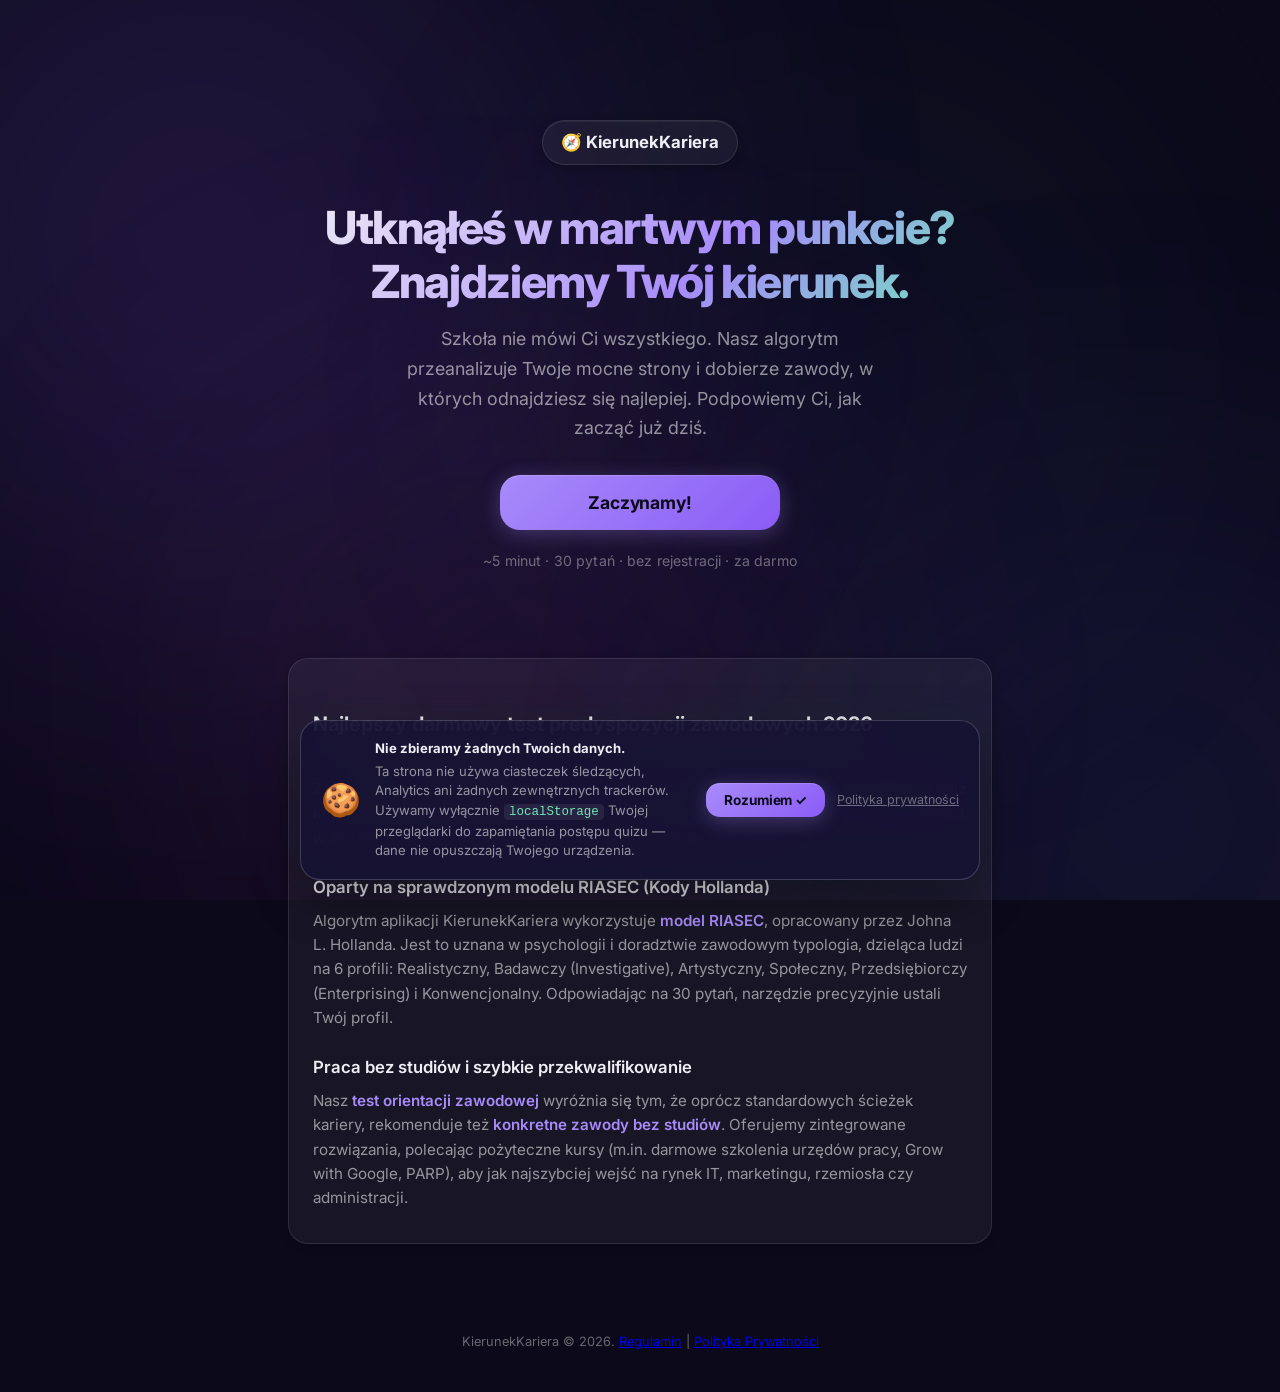
==== index.html @ 533b0c2f "chore: podmiana domeny na checkyourself.pl i emaila kontaktowego" ====
<!DOCTYPE html>
<html lang="pl">
<head>
  <meta charset="UTF-8" />
  <meta name="viewport" content="width=device-width, initial-scale=1.0" />
  <title>KierunekKariera - odkryj, w czym się odnajdziesz</title>
  <meta name="description" content="Darmowy quiz doradztwa zawodowego oparty na modelu RIASEC. 30 pytań, ~5 minut, bez rejestracji. Odkryj swój profil zawodowy i pasujące zawody." />

  <!-- SEO / Canonical -->
  <link rel="canonical" href="https://checkyourself.pl/" />
  <!-- Opcjonalnie w przyszłości: <link rel="alternate" hreflang="en" href="https://checkyourself.pl/en/" /> -->

  <!-- Open Graph (Facebook, LinkedIn) -->
  <meta property="og:title" content="KierunekKariera - odkryj swój profil zawodowy" />
  <meta property="og:description" content="Darmowy quiz 30 pytań oparty na modelu RIASEC. Odkryj zawody, które do Ciebie pasują - bez rejestracji, w 5 minut." />
  <meta property="og:type" content="website" />
  <meta property="og:url" content="https://checkyourself.pl/" />
  <meta property="og:image" content="https://checkyourself.pl/og-image.jpg" />
  <meta property="og:locale" content="pl_PL" />

  <!-- Twitter Cards -->
  <meta name="twitter:card" content="summary_large_image" />
  <meta name="twitter:title" content="KierunekKariera - odkryj swój profil zawodowy" />
  <meta name="twitter:description" content="Darmowy quiz 30 pytań oparty na modelu RIASEC. Odkryj zawody, które do Ciebie pasują." />
  <meta name="twitter:image" content="https://checkyourself.pl/og-image.jpg" />

  <!-- Structured Data: FAQ Schema + Application Schema (JSON-LD) -->
  <script type="application/ld+json">
  {
    "@context": "https://schema.org",
    "@graph": [
      {
        "@type": "FAQPage",
        "mainEntity": [{
          "@type": "Question",
          "name": "Czy test predyspozycji zawodowych jest darmowy?",
          "acceptedAnswer": {
            "@type": "Answer",
            "text": "Tak, rozwiązanie testu i poznanie swojego profilu wraz z ogólnymi wynikami jest całkowicie darmowe. Nie musisz zakładać konta."
          }
        }, {
          "@type": "Question",
          "name": "Ile czasu zajmuje rozwiązanie testu?",
          "acceptedAnswer": {
            "@type": "Answer",
            "text": "Quiz składa się z 30 prostych pytań. Zazwyczaj wypełnienie go zajmuje około 5 minut."
          }
        }, {
          "@type": "Question",
          "name": "Na czym opiera się quiz?",
          "acceptedAnswer": {
            "@type": "Answer",
            "text": "Nasz test bazuje na uznanej w doradztwie zawodowym typologii RIASEC (Holland Codes), dzielącej osobowości zawodowe na 6 głównych typów."
          }
        }]
      },
      {
        "@type": "EducationalApplication",
        "name": "KierunekKariera - Test Predyspozycji Zawodowych",
        "operatingSystem": "All",
        "applicationCategory": "EducationalApplication",
        "description": "Darmowy quiz doradztwa zawodowego pomagający w wyborze ścieżki kariery i przebranżowieniu w oparciu o model badawczy RIASEC.",
        "offers": {
          "@type": "Offer",
          "price": "0",
          "priceCurrency": "PLN"
        },
        "aggregateRating": {
          "@type": "AggregateRating",
          "ratingValue": "4.8",
          "ratingCount": "124"
        }
      }
    ]
  }
  </script>

  <!-- Favicon -->
  <link rel="icon" href="data:image/svg+xml,<svg xmlns='http://www.w3.org/2000/svg' viewBox='0 0 100 100'><text y='.9em' font-size='90'>🧭</text></svg>" />

  <!-- Fonts -->
  <link rel="preconnect" href="https://fonts.googleapis.com" />
  <link rel="preconnect" href="https://fonts.gstatic.com" crossorigin />
  <link href="https://fonts.googleapis.com/css2?family=Inter:wght@400;500;600;700;800&display=swap" rel="stylesheet" />

  <link rel="stylesheet" href="css/style.css" />
</head>
<body class="show-premium-bg">
  <!-- Tło Desktopowe pojawiające się przy wynikach -->
  <div class="desktop-bg-layer"></div>

  <!-- Animated background blobs -->
  <div class="bg-blobs" aria-hidden="true">
    <div class="blob blob-1"></div>
    <div class="blob blob-2"></div>
    <div class="blob blob-3"></div>
    <div class="blob blob-4"></div>
  </div>

  <main id="app">

    <!-- EKRAN 1: Landing -->
    <section id="screen-landing" class="screen">
      <div class="landing">
        <div class="logo">🧭 KierunekKariera</div>
        <h1>Utknąłeś w martwym punkcie? Znajdziemy Twój kierunek.</h1>
        <p class="lead">
          Szkoła nie mówi Ci wszystkiego. Nasz algorytm przeanalizuje Twoje mocne strony i dobierze zawody, w których odnajdziesz się najlepiej. Podpowiemy Ci, jak zacząć już dziś.
        </p>
        <button id="start-btn" class="btn btn-primary btn-lg">Zaczynamy!</button>
        <p class="meta">~5 minut · 30 pytań · bez rejestracji · za darmo</p>
      </div>

      <!-- SEO / AIO Content -->
      <article class="seo-content">
        <header>
          <h2>Najlepszy darmowy test predyspozycji zawodowych 2026</h2>
        </header>
        <section>
          <p>
            Zastanawiasz się, <strong>jaką pracę wybrać</strong> lub planujesz <strong>przebranżowienie</strong>? Nasz <strong>darmowy quiz kariery</strong> to punkt startowy. Został stworzony dla osób szukających pracy, maturzystów przed wyborem studiów oraz dorosłych, którzy utknęli w martwym punkcie.
          </p>
        </section>
        <section>
          <h3>Oparty na sprawdzonym modelu RIASEC (Kody Hollanda)</h3>
          <p>
            Algorytm aplikacji KierunekKariera wykorzystuje <strong>model RIASEC</strong>, opracowany przez Johna L. Hollanda. Jest to uznana w psychologii i doradztwie zawodowym typologia, dzieląca ludzi na 6 profili: Realistyczny, Badawczy (Investigative), Artystyczny, Społeczny, Przedsiębiorczy (Enterprising) i Konwencjonalny. Odpowiadając na 30 pytań, narzędzie precyzyjnie ustali Twój profil.
          </p>
        </section>
        <section>
          <h3>Praca bez studiów i szybkie przekwalifikowanie</h3>
          <p>
            Nasz <strong>test orientacji zawodowej</strong> wyróżnia się tym, że oprócz standardowych ścieżek kariery, rekomenduje też <strong>konkretne zawody bez studiów</strong>. Oferujemy zintegrowane rozwiązania, polecając pożyteczne kursy (m.in. darmowe szkolenia urzędów pracy, Grow with Google, PARP), aby jak najszybciej wejść na rynek IT, marketingu, rzemiosła czy administracji.
          </p>
        </section>
      </article>
    </section>

    <!-- EKRAN 2: Quiz -->
    <section id="screen-quiz" class="screen hidden">
      <div class="quiz">
        <div class="progress">
          <div class="progress-track">
            <div id="progress-bar" class="progress-bar" role="progressbar" aria-valuemin="0" aria-valuemax="100"></div>
          </div>
          <span id="progress-text" class="progress-text" aria-live="polite"></span>
        </div>

        <div id="quiz-stage" class="quiz-stage">
          <h2 id="question-text" class="question"></h2>
          <div id="answers" class="answers"></div>
        </div>

        <button id="back-btn" class="btn btn-ghost hidden">← Wstecz</button>
        <p class="kbd-hint">Możesz też użyć klawiszy <kbd>1</kbd>–<kbd>5</kbd>, a <kbd>←</kbd> cofa pytanie.</p>
      </div>
    </section>

    <!-- EKRAN 3: Wynik -->
    <section id="screen-result" class="screen hidden">
      <div id="result-content" class="result"></div>
    </section>

  </main>

  <!-- Cookie Consent Banner -->
  <div id="cookie-banner" class="cookie-banner hidden" role="dialog" aria-modal="true" aria-label="Informacja o ciasteczkach">
    <div class="cookie-banner-inner">
      <div class="cookie-icon">🍪</div>
      <div class="cookie-text">
        <strong>Nie zbieramy żadnych Twoich danych.</strong>
        Ta strona nie używa ciasteczek śledzących, Analytics ani żadnych zewnętrznych trackerów.
        Używamy wyłącznie <code>localStorage</code> Twojej przeglądarki do zapamiętania postępu quizu — dane nie opuszczają Twojego urządzenia.
      </div>
      <div class="cookie-actions">
        <button id="cookie-accept-btn" class="btn btn-primary cookie-btn">Rozumiem ✓</button>
        <a href="docs/polityka-prywatnosci.html" class="cookie-link">Polityka prywatności</a>
      </div>
    </div>
  </div>

  <footer class="site-footer">
    KierunekKariera &copy; 2026. <a href="docs/regulamin.html">Regulamin</a> | <a href="docs/polityka-prywatnosci.html">Polityka Prywatności</a>
  </footer>

  <!-- Scripts -->
  <script src="https://html2canvas.hertzen.com/dist/html2canvas.min.js"></script>
  <script src="js/quiz-data.js"></script>
  <script src="js/results-data.js"></script>
  <script src="js/scoring.js"></script>
  <script src="js/storage.js"></script>
  <script src="js/cookie.js"></script>
  <script src="js/app.js"></script>
</body>
</html>
---- css/style.css ----
/* style.css - Liquid Glass Design · Dark Purple · Mobile-first */

/* ============================================================= */
/* 0. Design Tokens                                               */
/* ============================================================= */
:root {
  /* Background */
  --bg-deep: #0c0a1a;
  --bg-mid: #120f2a;
  --bg-surface: #1a1535;

  /* Glass */
  --glass-bg: rgba(255, 255, 255, 0.05);
  --glass-bg-hover: rgba(255, 255, 255, 0.08);
  --glass-bg-strong: rgba(255, 255, 255, 0.10);
  --glass-border: rgba(255, 255, 255, 0.10);
  --glass-border-hover: rgba(255, 255, 255, 0.18);
  --glass-blur: 20px;
  --glass-blur-strong: 28px;

  /* Text */
  --text: #f0eef5;
  --text-secondary: rgba(255, 255, 255, 0.55);
  --text-muted: rgba(255, 255, 255, 0.38);

  /* Primary (teal - zachowany z RIASEC) */
  --primary: #6ee7b7;
  --primary-glow: rgba(110, 231, 183, 0.25);
  --primary-soft: rgba(110, 231, 183, 0.10);
  --primary-text: #0c0a1a;

  /* Accent (fiolet) */
  --accent: #a78bfa;
  --accent-glow: rgba(167, 139, 250, 0.30);
  --accent-soft: rgba(167, 139, 250, 0.10);

  /* RIASEC colors (dostosowane do dark mode - jaśniejsze, świecące) */
  --riasec-r: #f97066;
  --riasec-i: #60a5fa;
  --riasec-a: #e879a8;
  --riasec-s: #6ee7b7;
  --riasec-e: #fbbf24;
  --riasec-c: #a78bfa;

  /* Borders & Shadows */
  --line: rgba(255, 255, 255, 0.08);
  --shadow-sm: 0 2px 8px rgba(0, 0, 0, 0.25);
  --shadow: 0 8px 32px rgba(0, 0, 0, 0.35);
  --shadow-lg: 0 16px 48px rgba(0, 0, 0, 0.45);
  --shadow-glow: 0 0 30px rgba(167, 139, 250, 0.15);

  /* Radius */
  --radius: 20px;
  --radius-sm: 14px;
  --radius-xs: 10px;
  --radius-pill: 999px;

  /* Transitions */
  --ease-out: cubic-bezier(0.22, 1, 0.36, 1);
  --ease-spring: cubic-bezier(0.34, 1.56, 0.64, 1);
}

/* ============================================================= */
/* 1. Base Reset & Typography                                     */
/* ============================================================= */
* { box-sizing: border-box; }

html, body {
  margin: 0;
  padding: 0;
  background: var(--bg-deep);
  color: var(--text);
  font-family: 'Inter', system-ui, -apple-system, "Segoe UI", Roboto, Helvetica, Arial, sans-serif;
  line-height: 1.6;
  -webkit-text-size-adjust: 100%;
  -webkit-font-smoothing: antialiased;
  -moz-osx-font-smoothing: grayscale;
  overflow-x: hidden;
}

/* ============================================================= */
/* 2. Animated Background Blobs                                   */
/* ============================================================= */
.bg-blobs {
  position: fixed;
  inset: 0;
  z-index: 0;
  overflow: hidden;
  pointer-events: none;
}

.blob {
  position: absolute;
  border-radius: 50%;
  filter: blur(90px);
  opacity: 0.5;
  will-change: transform;
}

.blob-1 {
  width: 350px;
  height: 350px;
  background: radial-gradient(circle, rgba(139, 92, 246, 0.4) 0%, transparent 70%);
  top: -10%;
  left: -10%;
  animation: float1 15s ease-in-out infinite;
}
.blob-2 {
  width: 450px;
  height: 450px;
  background: radial-gradient(circle, rgba(99, 102, 241, 0.35) 0%, transparent 70%);
  bottom: -20%;
  right: -10%;
  animation: float2 18s ease-in-out infinite;
}
.blob-3 {
  width: 300px;
  height: 300px;
  background: radial-gradient(circle, rgba(217, 70, 239, 0.3) 0%, transparent 70%);
  bottom: -5%;
  left: 20%;
  animation: float3 20s ease-in-out infinite;
}
.blob-4 {
  width: 250px;
  height: 250px;
  background: radial-gradient(circle, rgba(96, 165, 250, 0.25) 0%, transparent 70%);
  top: 20%;
  left: 50%;
  animation: float4 25s ease-in-out infinite;
}

/* Wygenerowane graficzne tło premium dla desktopu na ekranie wyników */
.desktop-bg-layer {
  position: fixed;
  inset: 0;
  z-index: -1;
  opacity: 0;
  pointer-events: none;
  transition: opacity 2s ease-in-out;
  background-image: url('../img/bg_desktop.png');
  background-size: cover;
  background-position: center;
  background-repeat: no-repeat;
  /* Dodajemy lekkie rozmycie i przyciemnienie, by wyniki były w pełni czytelne */
  filter: blur(5px) brightness(0.7);
}
@media (min-width: 768px) {
  body.show-premium-bg .desktop-bg-layer {
    opacity: 1;
  }
  body.show-premium-bg .bg-blobs .blob {
    /* Wzmacniamy bloby na desktopie po wyniku */
    transform: scale(1.5);
    opacity: 0.8;
    filter: blur(120px);
  }
}

@keyframes float1 {
  0%, 100% { transform: translate(0, 0) scale(1); }
  33%      { transform: translate(60px, 80px) scale(1.1); }
  66%      { transform: translate(-30px, 40px) scale(0.95); }
}
@keyframes float2 {
  0%, 100% { transform: translate(0, 0) scale(1); }
  33%      { transform: translate(-50px, -60px) scale(1.08); }
  66%      { transform: translate(30px, -20px) scale(0.92); }
}
@keyframes float3 {
  0%, 100% { transform: translate(0, 0) scale(1); }
  33%      { transform: translate(40px, -50px) scale(1.05); }
  66%      { transform: translate(-60px, 30px) scale(0.97); }
}
@keyframes float4 {
  0%, 100% { transform: translate(0, 0) scale(1); }
  50%      { transform: translate(-40px, 60px) scale(1.12); }
}

/* ============================================================= */
/* 3. App Container                                               */
/* ============================================================= */
#app {
  position: relative;
  z-index: 1;
  max-width: 640px;
  margin: 0 auto;
  padding: 28px 18px 40px;
  min-height: 70vh;
}

.hidden { display: none !important; }

/* ============================================================= */
/* 4. Animations                                                  */
/* ============================================================= */
@keyframes screenIn {
  from { opacity: 0; transform: translateY(16px); }
  to   { opacity: 1; transform: translateY(0); }
}
@keyframes stageIn {
  from { opacity: 0; transform: translateX(18px); }
  to   { opacity: 1; transform: translateX(0); }
}
@keyframes stageOut {
  from { opacity: 1; transform: translateX(0); }
  to   { opacity: 0; transform: translateX(-18px); }
}
@keyframes popIn {
  from { opacity: 0; transform: scale(0.92); filter: blur(6px); }
  to   { opacity: 1; transform: scale(1);    filter: blur(0); }
}
@keyframes glowPulse {
  0%, 100% { box-shadow: 0 0 20px rgba(167, 139, 250, 0.12); }
  50%      { box-shadow: 0 0 35px rgba(167, 139, 250, 0.25); }
}
@keyframes shimmer {
  0%   { background-position: -200% center; }
  100% { background-position: 200% center; }
}

.screen-in { animation: screenIn 0.5s var(--ease-out) both; }
.stage-in  { animation: stageIn 0.32s var(--ease-out) both; }
.stage-out { animation: stageOut 0.2s var(--ease-out) both; }

@media (prefers-reduced-motion: reduce) {
  .screen-in, .stage-in { animation: none; }
  .blob { animation: none !important; }
  .bar-fill, .progress-bar, .btn, .answer-btn { transition: none !important; }
}

/* ============================================================= */
/* 5. Glass Card (shared)                                         */
/* ============================================================= */
.card {
  background: var(--glass-bg);
  backdrop-filter: blur(var(--glass-blur)) saturate(1.2);
  -webkit-backdrop-filter: blur(var(--glass-blur)) saturate(1.2);
  border: 1px solid var(--glass-border);
  border-radius: var(--radius);
  padding: 22px;
  margin-bottom: 16px;
  box-shadow: var(--shadow-sm), inset 0 1px 0 rgba(255, 255, 255, 0.06);
  transition: border-color 0.25s ease, box-shadow 0.25s ease;
}
.card:hover {
  border-color: var(--glass-border-hover);
  box-shadow: var(--shadow), var(--shadow-glow);
}
.card h2 {
  margin: 0 0 14px;
  font-size: 1.15rem;
  font-weight: 700;
  letter-spacing: -0.01em;
  color: var(--text);
}
.card p { margin: 0 0 12px; color: var(--text-secondary); }
.card p:last-of-type { margin-bottom: 0; }

/* ============================================================= */
/* 6. Buttons                                                     */
/* ============================================================= */
.btn {
  font-family: inherit;
  font-weight: 600;
  border: none;
  border-radius: var(--radius-sm);
  padding: 14px 22px;
  cursor: pointer;
  transition: transform 0.12s var(--ease-spring),
              background 0.2s ease,
              box-shadow 0.25s ease,
              border-color 0.2s ease;
}
.btn:active { transform: scale(0.97); }

.btn-primary {
  background: linear-gradient(135deg, var(--accent) 0%, #8b5cf6 50%, var(--primary) 100%);
  background-size: 200% 200%;
  color: var(--primary-text);
  font-weight: 700;
  box-shadow: 0 4px 20px rgba(167, 139, 250, 0.30), inset 0 1px 0 rgba(255, 255, 255, 0.15);
  letter-spacing: -0.01em;
}
.btn-primary:hover {
  background-position: 100% 100%;
  box-shadow: 0 6px 28px rgba(167, 139, 250, 0.45), inset 0 1px 0 rgba(255, 255, 255, 0.2);
  transform: translateY(-1px);
}

.btn-secondary {
  background: var(--glass-bg);
  backdrop-filter: blur(12px);
  -webkit-backdrop-filter: blur(12px);
  color: var(--accent);
  border: 1.5px solid var(--glass-border);
  font-weight: 600;
}
.btn-secondary:hover {
  background: var(--glass-bg-hover);
  border-color: var(--accent);
  box-shadow: 0 0 20px rgba(167, 139, 250, 0.15);
}

.btn-ghost {
  background: transparent;
  color: var(--text-secondary);
  padding: 10px 14px;
}
.btn-ghost:hover { color: var(--text); }

.btn-lg {
  font-size: 1.1rem;
  padding: 17px 28px;
  width: 100%;
  border-radius: var(--radius);
}

/* ============================================================= */
/* 7. Landing                                                     */
/* ============================================================= */
.landing { text-align: center; padding: 48px 4px 24px; }

.logo {
  display: inline-block;
  font-size: 1.05rem;
  font-weight: 700;
  color: var(--text);
  margin-bottom: 36px;
  padding: 8px 18px;
  background: var(--glass-bg);
  backdrop-filter: blur(16px);
  -webkit-backdrop-filter: blur(16px);
  border: 1px solid var(--glass-border);
  border-radius: var(--radius-pill);
  box-shadow: var(--shadow-sm), inset 0 1px 0 rgba(255, 255, 255, 0.06);
}

.landing h1 {
  font-size: 1.9rem;
  line-height: 1.18;
  letter-spacing: -0.03em;
  font-weight: 800;
  margin: 0 0 16px;
  background: linear-gradient(135deg, var(--text) 0%, var(--accent) 60%, var(--primary) 100%);
  -webkit-background-clip: text;
  background-clip: text;
  -webkit-text-fill-color: transparent;
}

.lead {
  color: var(--text-secondary);
  font-size: 1.05rem;
  margin: 0 auto 32px;
  max-width: 480px;
  line-height: 1.65;
}

.meta {
  color: var(--text-muted);
  font-size: 0.88rem;
  margin-top: 20px;
  letter-spacing: 0.01em;
}

/* ============================================================= */
/* 7.5. SEO / AIO Content                                         */
/* ============================================================= */
.seo-content {
  margin-top: 48px;
  padding: 32px 24px;
  background: var(--glass-bg);
  backdrop-filter: blur(16px);
  -webkit-backdrop-filter: blur(16px);
  border: 1px solid var(--glass-border);
  border-radius: var(--radius);
  box-shadow: var(--shadow-sm);
  text-align: left;
  color: var(--text-secondary);
}

.seo-content header h2 {
  font-size: 1.25rem;
  font-weight: 700;
  margin-bottom: 24px;
  color: var(--text);
  border-bottom: 1px solid var(--glass-border);
  padding-bottom: 12px;
}

.seo-content section {
  margin-bottom: 24px;
}

.seo-content section:last-child {
  margin-bottom: 0;
}

.seo-content h3 {
  font-size: 1.05rem;
  font-weight: 600;
  margin-bottom: 8px;
  color: var(--text);
}

.seo-content p {
  font-size: 0.95rem;
  line-height: 1.6;
  margin: 0;
}

.seo-content strong {
  color: var(--accent);
  font-weight: 600;
}

/* ============================================================= */
/* 8. Quiz                                                        */
/* ============================================================= */
.quiz { padding-top: 8px; }
.progress { margin-bottom: 28px; }

.progress-track {
  height: 10px;
  background: var(--glass-bg);
  backdrop-filter: blur(8px);
  -webkit-backdrop-filter: blur(8px);
  border: 1px solid var(--glass-border);
  border-radius: var(--radius-pill);
  overflow: hidden;
  box-shadow: inset 0 1px 3px rgba(0, 0, 0, 0.3);
}
.progress-bar {
  height: 100%;
  width: 0;
  background: linear-gradient(90deg, var(--accent), var(--primary));
  border-radius: var(--radius-pill);
  transition: width 0.4s var(--ease-out);
  box-shadow: 0 0 12px rgba(167, 139, 250, 0.35);
}
.progress-text {
  display: block;
  margin-top: 10px;
  font-size: 0.85rem;
  font-weight: 600;
  color: var(--text-muted);
}

.quiz-stage { will-change: transform, opacity; }
.question {
  font-size: 1.42rem;
  line-height: 1.35;
  letter-spacing: -0.015em;
  font-weight: 600;
  margin: 6px 0 26px;
  min-height: 2.2em;
  color: var(--text);
}

.answers { display: flex; flex-direction: column; gap: 10px; }

.answer-btn {
  display: flex;
  align-items: center;
  gap: 14px;
  width: 100%;
  min-height: 58px;
  padding: 12px 16px;
  background: var(--glass-bg);
  backdrop-filter: blur(16px);
  -webkit-backdrop-filter: blur(16px);
  border: 1.5px solid var(--glass-border);
  border-radius: var(--radius);
  font-family: inherit;
  font-size: 1rem;
  color: var(--text);
  text-align: left;
  cursor: pointer;
  box-shadow: var(--shadow-sm), inset 0 1px 0 rgba(255, 255, 255, 0.04);
  transition: border-color 0.2s ease,
              background 0.2s ease,
              transform 0.12s var(--ease-spring),
              box-shadow 0.25s ease;
}
.answer-btn:hover {
  border-color: var(--accent);
  background: var(--glass-bg-hover);
  box-shadow: var(--shadow), 0 0 20px rgba(167, 139, 250, 0.12);
  transform: translateX(3px);
}
.answer-btn:active { transform: scale(0.98); }
.answer-btn.selected {
  border-color: var(--accent);
  background: var(--accent-soft);
  box-shadow: var(--shadow), 0 0 24px rgba(167, 139, 250, 0.20);
}

.answer-dot {
  flex: 0 0 auto;
  width: 38px;
  height: 38px;
  display: grid;
  place-items: center;
  border-radius: 50%;
  background: rgba(255, 255, 255, 0.06);
  border: 1px solid var(--glass-border);
  font-weight: 700;
  font-size: 0.95rem;
  color: var(--text-secondary);
  transition: background 0.2s ease, color 0.2s ease, border-color 0.2s ease, box-shadow 0.2s ease;
}
.answer-btn:hover .answer-dot {
  border-color: var(--accent);
  background: rgba(167, 139, 250, 0.12);
  color: var(--accent);
}
.answer-btn.selected .answer-dot {
  background: var(--accent);
  border-color: var(--accent);
  color: var(--primary-text);
  box-shadow: 0 0 14px rgba(167, 139, 250, 0.40);
}
.answer-label { font-size: 1rem; }

.kbd-hint {
  display: none;
  margin-top: 18px;
  color: var(--text-muted);
  font-size: 0.82rem;
  text-align: center;
}
.kbd-hint kbd {
  font-family: inherit;
  font-size: 0.75rem;
  background: var(--glass-bg-strong);
  border: 1px solid var(--glass-border);
  border-bottom-width: 2px;
  border-radius: 6px;
  padding: 1px 7px;
  color: var(--text-secondary);
}

#back-btn { margin-top: 22px; }

/* ============================================================= */
/* 9. Result Screen                                               */
/* ============================================================= */
.result { padding-top: 4px; }

.result-header {
  display: flex;
  align-items: center;
  gap: 18px;
  margin-bottom: 22px;
  animation: popIn 0.55s var(--ease-out) both;
}
.result-code {
  flex: 0 0 auto;
  width: 80px;
  height: 80px;
  display: grid;
  place-items: center;
  border-radius: 22px;
  background: linear-gradient(135deg, var(--accent), #8b5cf6);
  color: #fff;
  font-size: 1.8rem;
  font-weight: 800;
  letter-spacing: 1px;
  box-shadow: 0 8px 32px rgba(167, 139, 250, 0.35),
              inset 0 1px 0 rgba(255, 255, 255, 0.2);
}
.result-eyebrow {
  margin: 0;
  text-transform: uppercase;
  letter-spacing: 0.1em;
  font-size: 0.72rem;
  font-weight: 700;
  color: var(--text-muted);
}
.result-name {
  margin: 4px 0 0;
  font-size: 1.65rem;
  font-weight: 800;
  letter-spacing: -0.02em;
  background: linear-gradient(135deg, var(--text) 0%, var(--accent) 100%);
  -webkit-background-clip: text;
  background-clip: text;
  -webkit-text-fill-color: transparent;
}

/* Chart */
.chart { display: flex; flex-direction: column; gap: 12px; }
.bar-row {
  display: grid;
  grid-template-columns: 104px 1fr 30px;
  align-items: center;
  gap: 10px;
  font-size: 0.9rem;
}
.bar-label { color: var(--text-muted); font-weight: 500; }
.bar-top .bar-label { color: var(--text); font-weight: 700; }
.bar-track {
  height: 18px;
  background: rgba(255, 255, 255, 0.04);
  border: 1px solid var(--glass-border);
  border-radius: var(--radius-pill);
  overflow: hidden;
}
.bar-fill {
  display: block;
  height: 100%;
  border-radius: var(--radius-pill);
  transition: width 0.7s var(--ease-out);
  box-shadow: 0 0 10px currentColor;
  opacity: 0.9;
}
.bar-top .bar-fill { opacity: 1; }
.bar-value {
  text-align: right;
  font-variant-numeric: tabular-nums;
  color: var(--text-muted);
  font-weight: 500;
}
.bar-top .bar-value { color: var(--text); font-weight: 700; }

/* Chips / mocne strony */
.chips { display: flex; flex-wrap: wrap; gap: 8px; margin-top: 16px; }
.chip {
  background: var(--accent-soft);
  color: var(--accent);
  padding: 5px 14px;
  border-radius: var(--radius-pill);
  font-size: 0.85rem;
  font-weight: 600;
  border: 1px solid rgba(167, 139, 250, 0.15);
}

/* Jobs list */
.jobs { list-style: none; padding: 0; margin: 0; }
.job {
  padding: 14px 0;
  border-bottom: 1px solid var(--line);
}
.job:last-child { border-bottom: none; }
.job-details {
  width: 100%;
}
.job-summary {
  display: flex;
  justify-content: space-between;
  align-items: center;
  cursor: pointer;
  list-style: none;
}
.job-summary::-webkit-details-marker {
  display: none;
}
.job-summary-header {
  display: flex;
  align-items: center;
  gap: 8px;
}
.job-name { font-weight: 600; color: var(--text); }
.job-chevron {
  color: var(--text-muted);
  font-size: 0.8rem;
  transition: transform 0.3s var(--ease-out);
}
.job-details[open] .job-chevron {
  transform: rotate(180deg);
}
.job-expanded {
  margin-top: 12px;
  padding: 16px;
  background: rgba(255, 255, 255, 0.03);
  border-radius: var(--radius);
  border: 1px solid var(--glass-border);
  animation: popIn 0.25s var(--ease-out) both;
}
.job-desc {
  margin: 0 0 10px 0;
  color: var(--text-secondary);
  font-size: 0.95rem;
  line-height: 1.5;
}
.job-path-box {
  display: flex;
  flex-wrap: wrap;
  align-items: center;
  gap: 6px;
  font-size: 0.85rem;
}
.path-label {
  color: var(--text);
  font-weight: 600;
}
.job-path { color: var(--text-muted); }
.badge {
  font-size: 0.7rem;
  font-weight: 700;
  text-transform: uppercase;
  letter-spacing: 0.04em;
  padding: 3px 10px;
  border-radius: var(--radius-pill);
  background: rgba(255, 255, 255, 0.06);
  color: var(--text-muted);
  border: 1px solid var(--glass-border);
}
.badge-green {
  background: rgba(110, 231, 183, 0.10);
  color: var(--primary);
  border-color: rgba(110, 231, 183, 0.20);
}

/* Steps */
.steps { margin: 0; padding-left: 22px; color: var(--text-secondary); }
.steps li { margin-bottom: 10px; }
.steps li:last-child { margin-bottom: 0; }

/* Resources / free courses */
.resources { list-style: none; padding: 0; margin: 0; }
.resource {
  padding: 14px 0;
  border-bottom: 1px solid var(--line);
}
.resource:last-child { border-bottom: none; }
.resource-name {
  display: inline-block;
  font-weight: 700;
  color: var(--accent);
  text-decoration: none;
  transition: color 0.15s ease;
}
.resource-name:hover { color: var(--primary); text-decoration: underline; }
.resource-desc {
  display: block;
  margin-top: 3px;
  color: var(--text-muted);
  font-size: 0.88rem;
}

/* Notes: borderline / versatile */
.borderline, .versatile {
  background: rgba(251, 191, 36, 0.08);
  border: 1px solid rgba(251, 191, 36, 0.20);
  border-radius: var(--radius);
  padding: 14px 16px;
  font-size: 0.92rem;
  margin: 0 0 16px;
  color: var(--text-secondary);
  backdrop-filter: blur(8px);
  -webkit-backdrop-filter: blur(8px);
}

.notice {
  background: var(--glass-bg-strong);
  backdrop-filter: blur(var(--glass-blur));
  -webkit-backdrop-filter: blur(var(--glass-blur));
  border: 1px solid var(--glass-border);
  border-radius: var(--radius);
  padding: 32px 24px;
  text-align: center;
  box-shadow: var(--shadow);
}
.notice h2 { margin-top: 0; color: var(--text); }

/* AI Card */
.ai-card {
  border-color: var(--accent);
  background: linear-gradient(180deg, rgba(167, 139, 250, 0.08) 0%, var(--glass-bg) 90px);
  backdrop-filter: blur(var(--glass-blur));
  -webkit-backdrop-filter: blur(var(--glass-blur));
  animation: glowPulse 4s ease-in-out infinite;
}
.ai-prompt-box { margin-top: 16px; }
.ai-prompt-box textarea {
  width: 100%;
  font-family: ui-monospace, 'SFMono-Regular', Menlo, Consolas, monospace;
  font-size: 0.84rem;
  line-height: 1.5;
  color: var(--text);
  background: rgba(0, 0, 0, 0.3);
  border: 1px solid var(--glass-border);
  border-radius: var(--radius-xs);
  padding: 14px;
  resize: vertical;
}
.ai-prompt-actions {
  display: flex;
  align-items: center;
  gap: 12px;
  margin-top: 10px;
  flex-wrap: wrap;
}
.ai-copy-status { color: var(--primary); font-size: 0.88rem; font-weight: 600; }

.result-actions {
  display: flex;
  flex-direction: column;
  gap: 10px;
  margin-top: 10px;
}

/* ============================================================= */
/* 10. Footer                                                     */
/* ============================================================= */
.site-footer {
  position: relative;
  z-index: 1;
  text-align: center;
  color: var(--text-muted);
  font-size: 0.8rem;
  padding: 24px 18px 40px;
  max-width: 640px;
  margin: 0 auto;
}

/* ============================================================= */
/* 11. Responsywność                                              */
/* ============================================================= */

/* Tablet / duży telefon */
@media (min-width: 560px) {
  .landing h1 { font-size: 2.3rem; }
  .btn-lg { width: auto; min-width: 280px; }
  .result-actions { flex-direction: row; }
  .result-actions .btn { flex: 1; }
}

/* iPad */
@media (min-width: 600px) {
  .app-wrapper {
    align-items: center;
    padding: 32px 16px;
  }
}

/* ============================================================= */
/* 10. Toggle Switch & Filters (Pakiet 2)                          */
/* ============================================================= */
.card-header-flex {
  display: flex;
  justify-content: space-between;
  align-items: center;
  margin-bottom: 16px;
}
.card-header-flex h2 {
  margin-bottom: 0;
}

.toggle-switch {
  display: inline-flex;
  align-items: center;
  gap: 8px;
  cursor: pointer;
}
.toggle-switch input {
  display: none;
}
.toggle-switch .slider {
  position: relative;
  width: 38px;
  height: 20px;
  background: var(--glass-border);
  border-radius: 20px;
  transition: 0.3s;
  box-shadow: inset 0 1px 3px rgba(0,0,0,0.3);
}
.toggle-switch .slider::before {
  content: "";
  position: absolute;
  height: 14px;
  width: 14px;
  left: 3px;
  bottom: 3px;
  background-color: white;
  border-radius: 50%;
  transition: 0.3s;
  box-shadow: 0 1px 2px rgba(0,0,0,0.2);
}
.toggle-switch input:checked + .slider {
  background: linear-gradient(90deg, var(--accent), var(--primary));
}
.toggle-switch input:checked + .slider::before {
  transform: translateX(18px);
}
.toggle-switch .label-text {
  font-size: 0.85rem;
  color: var(--text-secondary);
  font-weight: 500;
}
.toggle-switch input:checked ~ .label-text {
  color: var(--text);
}

/* Hide jobs requiring degree when filter is active */
.jobs.filter-active .job.wymaga-studiow {
  display: none;
}

@media (min-width: 768px) {
  #app { max-width: 700px; padding: 44px 24px 56px; }
  .site-footer { max-width: 700px; }
  .landing { padding-top: 64px; }
  .landing h1 { font-size: 2.6rem; }
  .lead { font-size: 1.12rem; }
  .question { font-size: 1.6rem; }
  .card { padding: 26px; }
  .kbd-hint { display: block; }

  .blob-1 { width: 550px; height: 550px; }
  .blob-2 { width: 450px; height: 450px; }
  .blob-3 { width: 400px; height: 400px; }
  .blob-4 { width: 320px; height: 320px; }
}

/* Komputer */
@media (min-width: 1024px) {
  #app { max-width: 760px; padding: 56px 28px 64px; }
  .site-footer { max-width: 760px; }
  .landing h1 { font-size: 2.85rem; }
  .answer-btn:hover { transform: translateX(4px); }

  .blob-1 { width: 650px; height: 650px; filter: blur(110px); }
  .blob-2 { width: 520px; height: 520px; filter: blur(100px); }
  .blob-3 { width: 480px; height: 480px; filter: blur(100px); }
  .blob-4 { width: 380px; height: 380px; filter: blur(90px); }
}

/* ============================================================= */
/* 14. Cookie Consent Banner                                      */
/* ============================================================= */
.cookie-banner {
  position: fixed;
  bottom: 20px;
  left: 50%;
  transform: translateX(-50%) translateY(120%);
  width: calc(100% - 32px);
  max-width: 680px;
  z-index: 9999;
  transition: transform 0.45s var(--ease-out), opacity 0.45s ease;
  opacity: 0;
}

.cookie-banner.cookie-visible {
  transform: translateX(-50%) translateY(0);
  opacity: 1;
}

.cookie-banner.cookie-hiding {
  transform: translateX(-50%) translateY(120%);
  opacity: 0;
}

.cookie-banner-inner {
  background: rgba(22, 18, 50, 0.92);
  backdrop-filter: blur(var(--glass-blur-strong));
  -webkit-backdrop-filter: blur(var(--glass-blur-strong));
  border: 1px solid var(--glass-border-hover);
  border-radius: var(--radius);
  padding: 18px 20px;
  display: flex;
  align-items: center;
  gap: 14px;
  flex-wrap: wrap;
  box-shadow: var(--shadow-lg), 0 0 40px rgba(110, 231, 183, 0.06);
}

.cookie-icon {
  font-size: 2rem;
  flex-shrink: 0;
}

.cookie-text {
  flex: 1;
  font-size: 0.82rem;
  color: var(--text-secondary);
  line-height: 1.5;
  min-width: 200px;
}

.cookie-text strong {
  color: var(--text);
  display: block;
  margin-bottom: 3px;
}

.cookie-text code {
  background: rgba(255,255,255,0.07);
  border-radius: 4px;
  padding: 1px 5px;
  font-size: 0.78rem;
  color: var(--primary);
}

.cookie-actions {
  display: flex;
  align-items: center;
  gap: 12px;
  flex-shrink: 0;
}

.cookie-btn {
  font-size: 0.85rem;
  padding: 9px 18px;
  white-space: nowrap;
}

.cookie-link {
  font-size: 0.78rem;
  color: var(--text-muted);
  text-decoration: underline;
  white-space: nowrap;
  transition: color 0.2s;
}

.cookie-link:hover {
  color: var(--text-secondary);
}

/* ============================================================= */
/* 15. Paywall Card                                               */
/* ============================================================= */
.paywall-card {
  position: relative;
  border: 1px solid transparent;
  background:
    linear-gradient(var(--bg-surface), var(--bg-surface)) padding-box,
    linear-gradient(135deg, var(--accent), var(--primary)) border-box;
  overflow: visible;
}

.paywall-badge {
  position: absolute;
  top: -12px;
  left: 50%;
  transform: translateX(-50%);
  background: linear-gradient(90deg, var(--accent), var(--primary));
  color: var(--bg-deep);
  font-size: 0.68rem;
  font-weight: 800;
  letter-spacing: 0.12em;
  padding: 3px 14px;
  border-radius: var(--radius-pill);
  white-space: nowrap;
}

.paywall-header {
  display: flex;
  align-items: center;
  gap: 16px;
  margin-bottom: 20px;
}

.paywall-icon {
  font-size: 2.4rem;
  flex-shrink: 0;
}

.paywall-title {
  margin: 0 0 4px !important;
  font-size: 1.25rem !important;
}

.paywall-subtitle {
  margin: 0;
  color: var(--text-secondary);
  font-size: 0.88rem;
}

.paywall-features {
  list-style: none;
  padding: 0;
  margin: 0 0 24px;
  display: flex;
  flex-direction: column;
  gap: 8px;
}

.paywall-features li {
  font-size: 0.9rem;
  color: var(--text-secondary);
  padding: 8px 12px;
  background: var(--glass-bg);
  border-radius: var(--radius-xs);
  border: 1px solid var(--line);
  transition: background 0.2s;
}

.paywall-features li:hover {
  background: var(--glass-bg-hover);
}

.paywall-features li strong {
  color: var(--primary);
}

.paywall-cta {
  display: flex;
  flex-direction: column;
  align-items: center;
  gap: 14px;
}

.paywall-price {
  display: flex;
  align-items: baseline;
  gap: 10px;
  flex-wrap: wrap;
  justify-content: center;
}

.paywall-price-amount {
  font-size: 2.2rem;
  font-weight: 800;
  background: linear-gradient(90deg, var(--accent), var(--primary));
  -webkit-background-clip: text;
  -webkit-text-fill-color: transparent;
  background-clip: text;
}

.paywall-price-note {
  font-size: 0.78rem;
  color: var(--text-muted);
}

.btn-paywall {
  display: inline-flex;
  align-items: center;
  justify-content: center;
  gap: 8px;
  width: 100%;
  max-width: 360px;
  padding: 16px 28px;
  font-size: 1.05rem;
  font-weight: 700;
  font-family: inherit;
  border: none;
  border-radius: var(--radius-pill);
  cursor: pointer;
  text-decoration: none;
  color: #fff;
  background: linear-gradient(135deg, #6c3fc5 0%, var(--accent) 45%, var(--primary) 100%);
  box-shadow: 0 8px 28px rgba(167, 139, 250, 0.45);
  transition: transform 0.2s var(--ease-spring), box-shadow 0.2s ease;
  position: relative;
  overflow: hidden;
}

.btn-paywall::before {
  content: "";
  position: absolute;
  inset: 0;
  background: rgba(255,255,255,0);
  transition: background 0.2s ease;
}

.btn-paywall:hover {
  transform: translateY(-2px) scale(1.01);
  box-shadow: 0 14px 36px rgba(167, 139, 250, 0.6);
}

.btn-paywall:hover::before {
  background: rgba(255,255,255,0.07);
}

.btn-paywall:active {
  transform: translateY(0) scale(0.99);
}

.paywall-security {
  font-size: 0.75rem;
  color: var(--text-muted);
  margin: 0;
  text-align: center;
}
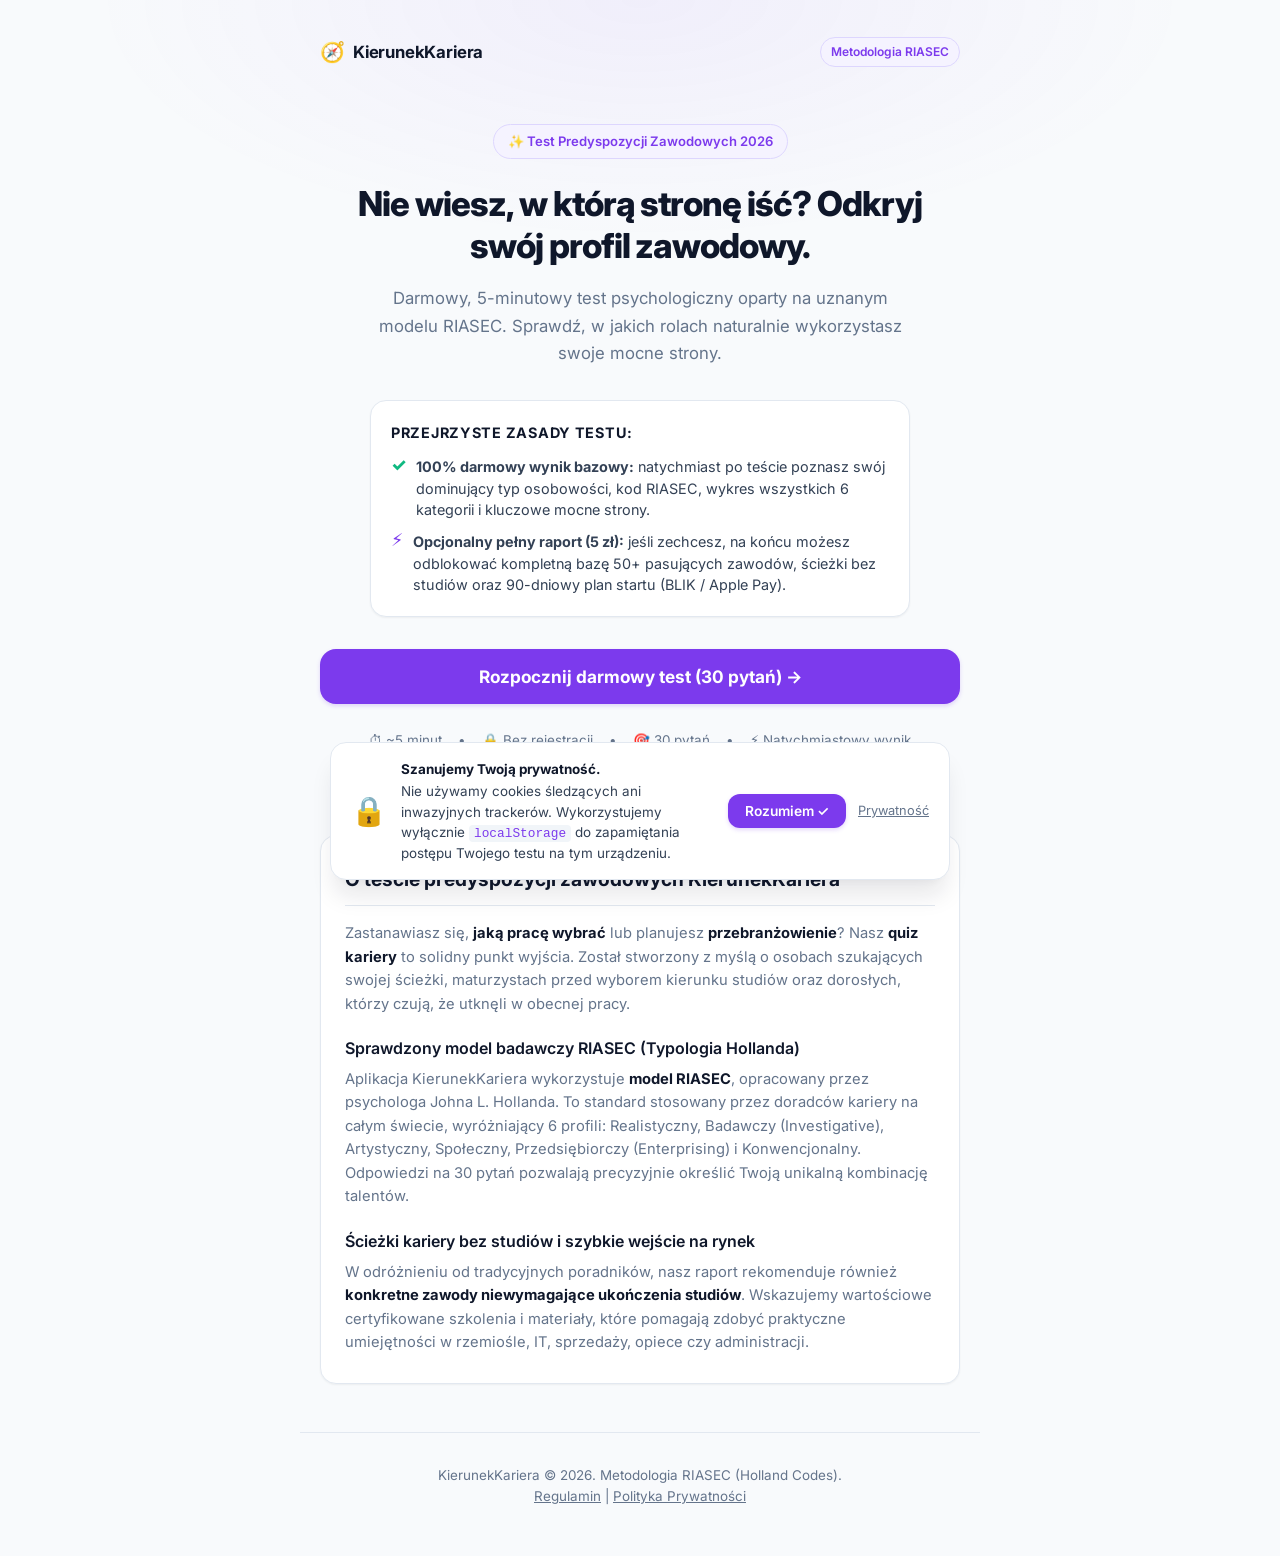
==== commit 66b78dc0: "feat: complete redesign to clean white aesthetic with violet accents + 5 PLN paywall & transparent p" ====
--- a/index.html
+++ b/index.html
@@ -1,195 +1,266 @@
-<!DOCTYPE html>
+<!doctype html>
 <html lang="pl">
-<head>
-  <meta charset="UTF-8" />
-  <meta name="viewport" content="width=device-width, initial-scale=1.0" />
-  <title>KierunekKariera - odkryj, w czym się odnajdziesz</title>
-  <meta name="description" content="Darmowy quiz doradztwa zawodowego oparty na modelu RIASEC. 30 pytań, ~5 minut, bez rejestracji. Odkryj swój profil zawodowy i pasujące zawody." />
-
-  <!-- SEO / Canonical -->
-  <link rel="canonical" href="https://checkyourself.pl/" />
-  <!-- Opcjonalnie w przyszłości: <link rel="alternate" hreflang="en" href="https://checkyourself.pl/en/" /> -->
-
-  <!-- Open Graph (Facebook, LinkedIn) -->
-  <meta property="og:title" content="KierunekKariera - odkryj swój profil zawodowy" />
-  <meta property="og:description" content="Darmowy quiz 30 pytań oparty na modelu RIASEC. Odkryj zawody, które do Ciebie pasują - bez rejestracji, w 5 minut." />
-  <meta property="og:type" content="website" />
-  <meta property="og:url" content="https://checkyourself.pl/" />
-  <meta property="og:image" content="https://checkyourself.pl/og-image.jpg" />
-  <meta property="og:locale" content="pl_PL" />
-
-  <!-- Twitter Cards -->
-  <meta name="twitter:card" content="summary_large_image" />
-  <meta name="twitter:title" content="KierunekKariera - odkryj swój profil zawodowy" />
-  <meta name="twitter:description" content="Darmowy quiz 30 pytań oparty na modelu RIASEC. Odkryj zawody, które do Ciebie pasują." />
-  <meta name="twitter:image" content="https://checkyourself.pl/og-image.jpg" />
-
-  <!-- Structured Data: FAQ Schema + Application Schema (JSON-LD) -->
-  <script type="application/ld+json">
-  {
-    "@context": "https://schema.org",
-    "@graph": [
+  <head>
+    <meta charset="UTF-8" />
+    <meta name="viewport" content="width=device-width, initial-scale=1.0" />
+    <title>KierunekKariera - Odkryj swój profil zawodowy i pasujące zawody</title>
+    <meta
+      name="description"
+      content="Darmowy test predyspozycji zawodowych oparty na modelu RIASEC (Holland Codes). 30 pytań, ~5 minut, bez rejestracji. Poznaj swoje predyspozycje i pasujące zawody."
+    />
+
+    <!-- SEO / Canonical -->
+    <link rel="canonical" href="https://checkyourself.pl/" />
+
+    <!-- Open Graph (Facebook, LinkedIn) -->
+    <meta property="og:title" content="KierunekKariera - Odkryj swój profil zawodowy" />
+    <meta
+      property="og:description"
+      content="Darmowy test 30 pytań oparty na modelu RIASEC. Poznaj zawody, w których nie będziesz się męczyć - bez rejestracji, w 5 minut."
+    />
+    <meta property="og:type" content="website" />
+    <meta property="og:url" content="https://checkyourself.pl/" />
+    <meta property="og:image" content="https://checkyourself.pl/img/bg_desktop.png" />
+    <meta property="og:locale" content="pl_PL" />
+
+    <!-- Twitter Cards -->
+    <meta name="twitter:card" content="summary_large_image" />
+    <meta name="twitter:title" content="KierunekKariera - Test Predyspozycji Zawodowych" />
+    <meta
+      name="twitter:description"
+      content="Darmowy test 30 pytań oparty na modelu RIASEC. Odkryj zawody dopasowane do Twojej osobowości."
+    />
+
+    <!-- Structured Data: FAQ Schema + Application Schema (JSON-LD) -->
+    <script type="application/ld+json">
       {
-        "@type": "FAQPage",
-        "mainEntity": [{
-          "@type": "Question",
-          "name": "Czy test predyspozycji zawodowych jest darmowy?",
-          "acceptedAnswer": {
-            "@type": "Answer",
-            "text": "Tak, rozwiązanie testu i poznanie swojego profilu wraz z ogólnymi wynikami jest całkowicie darmowe. Nie musisz zakładać konta."
+        "@context": "https://schema.org",
+        "@graph": [
+          {
+            "@type": "FAQPage",
+            "mainEntity": [
+              {
+                "@type": "Question",
+                "name": "Czy test predyspozycji zawodowych jest darmowy?",
+                "acceptedAnswer": {
+                  "@type": "Answer",
+                  "text": "Tak, rozwiązanie testu i poznanie swojego profilu z wykresem RIASEC jest darmowe bez konieczności rejestracji. Pełny, szczegółowy raport z bazą 50+ zawodów i planem działania można opcjonalnie odblokować za 5 zł."
+                }
+              },
+              {
+                "@type": "Question",
+                "name": "Ile czasu zajmuje rozwiązanie testu?",
+                "acceptedAnswer": {
+                  "@type": "Answer",
+                  "text": "Quiz składa się z 30 prostych pytań. Zazwyczaj wypełnienie go zajmuje około 5 minut."
+                }
+              },
+              {
+                "@type": "Question",
+                "name": "Na czym opiera się quiz?",
+                "acceptedAnswer": {
+                  "@type": "Answer",
+                  "text": "Test bazuje na uznanej w psychologii i doradztwie zawodowym typologii RIASEC (Holland Codes), dzielącej osobowości zawodowe na 6 głównych typów."
+                }
+              }
+            ]
+          },
+          {
+            "@type": "EducationalApplication",
+            "name": "KierunekKariera - Test Predyspozycji Zawodowych",
+            "operatingSystem": "All",
+            "applicationCategory": "EducationalApplication",
+            "description": "Profesjonalny quiz doradztwa zawodowego pomagający w wyborze ścieżki kariery i przebranżowieniu w oparciu o model badawczy RIASEC.",
+            "offers": {
+              "@type": "Offer",
+              "price": "0",
+              "priceCurrency": "PLN"
+            }
           }
-        }, {
-          "@type": "Question",
-          "name": "Ile czasu zajmuje rozwiązanie testu?",
-          "acceptedAnswer": {
-            "@type": "Answer",
-            "text": "Quiz składa się z 30 prostych pytań. Zazwyczaj wypełnienie go zajmuje około 5 minut."
-          }
-        }, {
-          "@type": "Question",
-          "name": "Na czym opiera się quiz?",
-          "acceptedAnswer": {
-            "@type": "Answer",
-            "text": "Nasz test bazuje na uznanej w doradztwie zawodowym typologii RIASEC (Holland Codes), dzielącej osobowości zawodowe na 6 głównych typów."
-          }
-        }]
-      },
-      {
-        "@type": "EducationalApplication",
-        "name": "KierunekKariera - Test Predyspozycji Zawodowych",
-        "operatingSystem": "All",
-        "applicationCategory": "EducationalApplication",
-        "description": "Darmowy quiz doradztwa zawodowego pomagający w wyborze ścieżki kariery i przebranżowieniu w oparciu o model badawczy RIASEC.",
-        "offers": {
-          "@type": "Offer",
-          "price": "0",
-          "priceCurrency": "PLN"
-        },
-        "aggregateRating": {
-          "@type": "AggregateRating",
-          "ratingValue": "4.8",
-          "ratingCount": "124"
-        }
+        ]
       }
-    ]
-  }
-  </script>
-
-  <!-- Favicon -->
-  <link rel="icon" href="data:image/svg+xml,<svg xmlns='http://www.w3.org/2000/svg' viewBox='0 0 100 100'><text y='.9em' font-size='90'>🧭</text></svg>" />
-
-  <!-- Fonts -->
-  <link rel="preconnect" href="https://fonts.googleapis.com" />
-  <link rel="preconnect" href="https://fonts.gstatic.com" crossorigin />
-  <link href="https://fonts.googleapis.com/css2?family=Inter:wght@400;500;600;700;800&display=swap" rel="stylesheet" />
-
-  <link rel="stylesheet" href="css/style.css" />
-</head>
-<body class="show-premium-bg">
-  <!-- Tło Desktopowe pojawiające się przy wynikach -->
-  <div class="desktop-bg-layer"></div>
-
-  <!-- Animated background blobs -->
-  <div class="bg-blobs" aria-hidden="true">
-    <div class="blob blob-1"></div>
-    <div class="blob blob-2"></div>
-    <div class="blob blob-3"></div>
-    <div class="blob blob-4"></div>
-  </div>
-
-  <main id="app">
-
-    <!-- EKRAN 1: Landing -->
-    <section id="screen-landing" class="screen">
-      <div class="landing">
-        <div class="logo">🧭 KierunekKariera</div>
-        <h1>Utknąłeś w martwym punkcie? Znajdziemy Twój kierunek.</h1>
-        <p class="lead">
-          Szkoła nie mówi Ci wszystkiego. Nasz algorytm przeanalizuje Twoje mocne strony i dobierze zawody, w których odnajdziesz się najlepiej. Podpowiemy Ci, jak zacząć już dziś.
-        </p>
-        <button id="start-btn" class="btn btn-primary btn-lg">Zaczynamy!</button>
-        <p class="meta">~5 minut · 30 pytań · bez rejestracji · za darmo</p>
-      </div>
-
-      <!-- SEO / AIO Content -->
-      <article class="seo-content">
-        <header>
-          <h2>Najlepszy darmowy test predyspozycji zawodowych 2026</h2>
-        </header>
-        <section>
-          <p>
-            Zastanawiasz się, <strong>jaką pracę wybrać</strong> lub planujesz <strong>przebranżowienie</strong>? Nasz <strong>darmowy quiz kariery</strong> to punkt startowy. Został stworzony dla osób szukających pracy, maturzystów przed wyborem studiów oraz dorosłych, którzy utknęli w martwym punkcie.
+    </script>
+
+    <!-- Favicon -->
+    <link
+      rel="icon"
+      href="data:image/svg+xml,<svg xmlns='http://www.w3.org/2000/svg' viewBox='0 0 100 100'><text y='.9em' font-size='90'>🧭</text></svg>"
+    />
+
+    <!-- Fonts: Inter -->
+    <link rel="preconnect" href="https://fonts.googleapis.com" />
+    <link rel="preconnect" href="https://fonts.gstatic.com" crossorigin />
+    <link
+      href="https://fonts.googleapis.com/css2?family=Inter:wght@400;500;600;700;800&display=swap"
+      rel="stylesheet"
+    />
+
+    <link rel="stylesheet" href="css/style.css" />
+  </head>
+  <body>
+    <main id="app">
+      <!-- Top Navigation -->
+      <header class="top-nav">
+        <a href="#" class="nav-brand" onclick="restart(); return false;">
+          <span class="nav-brand-icon">🧭</span>
+          <span>KierunekKariera</span>
+        </a>
+        <span class="nav-tag">Metodologia RIASEC</span>
+      </header>
+
+      <!-- EKRAN 1: Landing -->
+      <section id="screen-landing" class="screen">
+        <div class="landing">
+          <div class="hero-badge">✨ Test Predyspozycji Zawodowych 2026</div>
+          <h1>Nie wiesz, w którą stronę iść? Odkryj swój profil zawodowy.</h1>
+          <p class="lead">
+            Darmowy, 5-minutowy test psychologiczny oparty na uznanym modelu RIASEC. Sprawdź, w jakich rolach naturalnie wykorzystasz swoje mocne strony.
           </p>
-        </section>
-        <section>
-          <h3>Oparty na sprawdzonym modelu RIASEC (Kody Hollanda)</h3>
-          <p>
-            Algorytm aplikacji KierunekKariera wykorzystuje <strong>model RIASEC</strong>, opracowany przez Johna L. Hollanda. Jest to uznana w psychologii i doradztwie zawodowym typologia, dzieląca ludzi na 6 profili: Realistyczny, Badawczy (Investigative), Artystyczny, Społeczny, Przedsiębiorczy (Enterprising) i Konwencjonalny. Odpowiadając na 30 pytań, narzędzie precyzyjnie ustali Twój profil.
+
+          <!-- Transparentne zasady płatności na samym początku -->
+          <div class="pricing-notice-box">
+            <div class="pricing-notice-header">Przejrzyste zasady testu:</div>
+            <ul class="pricing-notice-list">
+              <li>
+                <span class="pricing-icon-free">✓</span>
+                <div><strong>100% darmowy wynik bazowy:</strong> natychmiast po teście poznasz swój dominujący typ osobowości, kod RIASEC, wykres wszystkich 6 kategorii i kluczowe mocne strony.</div>
+              </li>
+              <li>
+                <span class="pricing-icon-pay">⚡</span>
+                <div><strong>Opcjonalny pełny raport (5 zł):</strong> jeśli zechcesz, na końcu możesz odblokować kompletną bazę 50+ pasujących zawodów, ścieżki bez studiów oraz 90-dniowy plan startu (BLIK / Apple Pay).</div>
+              </li>
+            </ul>
+          </div>
+
+          <div class="landing-cta-wrap">
+            <button id="start-btn" class="btn btn-primary btn-lg">
+              Rozpocznij darmowy test (30 pytań) →
+            </button>
+            <div class="trust-row">
+              <span>⏱ ~5 minut</span>
+              <span>•</span>
+              <span>🔒 Bez rejestracji</span>
+              <span>•</span>
+              <span>🎯 30 pytań</span>
+              <span>•</span>
+              <span>⚡ Natychmiastowy wynik</span>
+            </div>
+          </div>
+        </div>
+
+        <!-- SEO / AIO Content -->
+        <article class="seo-content">
+          <header>
+            <h2>O teście predyspozycji zawodowych KierunekKariera</h2>
+          </header>
+          <section>
+            <p>
+              Zastanawiasz się, <strong>jaką pracę wybrać</strong> lub planujesz
+              <strong>przebranżowienie</strong>? Nasz
+              <strong>quiz kariery</strong> to solidny punkt wyjścia. Został
+              stworzony z myślą o osobach szukających swojej ścieżki, maturzystach przed wyborem
+              kierunku studiów oraz dorosłych, którzy czują, że utknęli w obecnej pracy.
+            </p>
+          </section>
+          <section>
+            <h3>Sprawdzony model badawczy RIASEC (Typologia Hollanda)</h3>
+            <p>
+              Aplikacja KierunekKariera wykorzystuje
+              <strong>model RIASEC</strong>, opracowany przez psychologa Johna L. Hollanda.
+              To standard stosowany przez doradców kariery na całym świecie,
+              wyróżniający 6 profili: Realistyczny, Badawczy
+              (Investigative), Artystyczny, Społeczny, Przedsiębiorczy
+              (Enterprising) i Konwencjonalny. Odpowiedzi na 30 pytań pozwalają
+              precyzyjnie określić Twoją unikalną kombinację talentów.
+            </p>
+          </section>
+          <section>
+            <h3>Ścieżki kariery bez studiów i szybkie wejście na rynek</h3>
+            <p>
+              W odróżnieniu od tradycyjnych poradników, nasz raport rekomenduje również
+              <strong>konkretne zawody niewymagające ukończenia studiów</strong>.
+              Wskazujemy wartościowe certyfikowane szkolenia i materiały, które pomagają
+              zdobyć praktyczne umiejętności w rzemiośle, IT, sprzedaży, opiece czy administracji.
+            </p>
+          </section>
+        </article>
+      </section>
+
+      <!-- EKRAN 2: Quiz -->
+      <section id="screen-quiz" class="screen hidden">
+        <div class="quiz">
+          <div class="progress">
+            <div class="progress-header">
+              <span id="progress-text" class="progress-label" aria-live="polite">Pytanie 1 z 30</span>
+              <span id="progress-percent" class="progress-percentage">3%</span>
+            </div>
+            <div class="progress-track">
+              <div
+                id="progress-bar"
+                class="progress-bar"
+                role="progressbar"
+                aria-valuemin="0"
+                aria-valuemax="100"
+              ></div>
+            </div>
+          </div>
+
+          <div class="quiz-card">
+            <div id="question-eyebrow" class="question-eyebrow">Pytanie</div>
+            <h2 id="question-text" class="question"></h2>
+            <div id="answers" class="answers"></div>
+          </div>
+
+          <button id="back-btn" class="btn btn-ghost hidden">← Poprzednie pytanie</button>
+          <p class="kbd-hint">
+            Możesz też używać klawiszy numerycznych <kbd>1</kbd>–<kbd>5</kbd>, a klawisz <kbd>←</kbd> cofa pytanie.
           </p>
-        </section>
-        <section>
-          <h3>Praca bez studiów i szybkie przekwalifikowanie</h3>
-          <p>
-            Nasz <strong>test orientacji zawodowej</strong> wyróżnia się tym, że oprócz standardowych ścieżek kariery, rekomenduje też <strong>konkretne zawody bez studiów</strong>. Oferujemy zintegrowane rozwiązania, polecając pożyteczne kursy (m.in. darmowe szkolenia urzędów pracy, Grow with Google, PARP), aby jak najszybciej wejść na rynek IT, marketingu, rzemiosła czy administracji.
-          </p>
-        </section>
-      </article>
-    </section>
-
-    <!-- EKRAN 2: Quiz -->
-    <section id="screen-quiz" class="screen hidden">
-      <div class="quiz">
-        <div class="progress">
-          <div class="progress-track">
-            <div id="progress-bar" class="progress-bar" role="progressbar" aria-valuemin="0" aria-valuemax="100"></div>
-          </div>
-          <span id="progress-text" class="progress-text" aria-live="polite"></span>
-        </div>
-
-        <div id="quiz-stage" class="quiz-stage">
-          <h2 id="question-text" class="question"></h2>
-          <div id="answers" class="answers"></div>
-        </div>
-
-        <button id="back-btn" class="btn btn-ghost hidden">← Wstecz</button>
-        <p class="kbd-hint">Możesz też użyć klawiszy <kbd>1</kbd>–<kbd>5</kbd>, a <kbd>←</kbd> cofa pytanie.</p>
-      </div>
-    </section>
-
-    <!-- EKRAN 3: Wynik -->
-    <section id="screen-result" class="screen hidden">
-      <div id="result-content" class="result"></div>
-    </section>
-
-  </main>
-
-  <!-- Cookie Consent Banner -->
-  <div id="cookie-banner" class="cookie-banner hidden" role="dialog" aria-modal="true" aria-label="Informacja o ciasteczkach">
-    <div class="cookie-banner-inner">
-      <div class="cookie-icon">🍪</div>
-      <div class="cookie-text">
-        <strong>Nie zbieramy żadnych Twoich danych.</strong>
-        Ta strona nie używa ciasteczek śledzących, Analytics ani żadnych zewnętrznych trackerów.
-        Używamy wyłącznie <code>localStorage</code> Twojej przeglądarki do zapamiętania postępu quizu — dane nie opuszczają Twojego urządzenia.
-      </div>
-      <div class="cookie-actions">
-        <button id="cookie-accept-btn" class="btn btn-primary cookie-btn">Rozumiem ✓</button>
-        <a href="docs/polityka-prywatnosci.html" class="cookie-link">Polityka prywatności</a>
+        </div>
+      </section>
+
+      <!-- EKRAN 3: Wynik -->
+      <section id="screen-result" class="screen hidden">
+        <div id="result-content" class="result"></div>
+      </section>
+    </main>
+
+    <!-- Cookie Consent Banner -->
+    <div
+      id="cookie-banner"
+      class="cookie-banner hidden"
+      role="dialog"
+      aria-modal="true"
+      aria-label="Informacja o prywatności"
+    >
+      <div class="cookie-banner-inner">
+        <div class="cookie-icon">🔒</div>
+        <div class="cookie-text">
+          <strong>Szanujemy Twoją prywatność.</strong>
+          Nie używamy cookies śledzących ani inwazyjnych trackerów. Wykorzystujemy wyłącznie
+          <code>localStorage</code> do zapamiętania postępu Twojego testu na tym urządzeniu.
+        </div>
+        <div class="cookie-actions">
+          <button id="cookie-accept-btn" class="btn btn-primary cookie-btn">
+            Rozumiem ✓
+          </button>
+          <a href="docs/polityka-prywatnosci.html" class="cookie-link">Prywatność</a>
+        </div>
       </div>
     </div>
-  </div>
-
-  <footer class="site-footer">
-    KierunekKariera &copy; 2026. <a href="docs/regulamin.html">Regulamin</a> | <a href="docs/polityka-prywatnosci.html">Polityka Prywatności</a>
-  </footer>
-
-  <!-- Scripts -->
-  <script src="https://html2canvas.hertzen.com/dist/html2canvas.min.js"></script>
-  <script src="js/quiz-data.js"></script>
-  <script src="js/results-data.js"></script>
-  <script src="js/scoring.js"></script>
-  <script src="js/storage.js"></script>
-  <script src="js/cookie.js"></script>
-  <script src="js/app.js"></script>
-</body>
+
+    <footer class="site-footer">
+      KierunekKariera &copy; 2026. Metodologia RIASEC (Holland Codes).<br />
+      <a href="docs/regulamin.html">Regulamin</a> |
+      <a href="docs/polityka-prywatnosci.html">Polityka Prywatności</a>
+    </footer>
+
+    <!-- Scripts -->
+    <script src="https://html2canvas.hertzen.com/dist/html2canvas.min.js"></script>
+    <script src="js/quiz-data.js"></script>
+    <script src="js/results-data.js"></script>
+    <script src="js/scoring.js"></script>
+    <script src="js/storage.js"></script>
+    <script src="js/cookie.js"></script>
+    <script src="js/app.js"></script>
+  </body>
 </html>
--- a/css/style.css
+++ b/css/style.css
@@ -1,650 +1,909 @@
-/* style.css - Liquid Glass Design · Dark Purple · Mobile-first */
-
 /* ============================================================= */
-/* 0. Design Tokens                                               */
+/* style.css - Clean Editorial White & Violet Aesthetic          */
+/* KierunekKariera · Modern, human, trustworthy UI               */
 /* ============================================================= */
+
+/* ------------------------------------------------------------- */
+/* 0. Design Tokens                                              */
+/* ------------------------------------------------------------- */
 :root {
-  /* Background */
-  --bg-deep: #0c0a1a;
-  --bg-mid: #120f2a;
-  --bg-surface: #1a1535;
-
-  /* Glass */
-  --glass-bg: rgba(255, 255, 255, 0.05);
-  --glass-bg-hover: rgba(255, 255, 255, 0.08);
-  --glass-bg-strong: rgba(255, 255, 255, 0.10);
-  --glass-border: rgba(255, 255, 255, 0.10);
-  --glass-border-hover: rgba(255, 255, 255, 0.18);
-  --glass-blur: 20px;
-  --glass-blur-strong: 28px;
-
-  /* Text */
-  --text: #f0eef5;
-  --text-secondary: rgba(255, 255, 255, 0.55);
-  --text-muted: rgba(255, 255, 255, 0.38);
-
-  /* Primary (teal - zachowany z RIASEC) */
-  --primary: #6ee7b7;
-  --primary-glow: rgba(110, 231, 183, 0.25);
-  --primary-soft: rgba(110, 231, 183, 0.10);
-  --primary-text: #0c0a1a;
-
-  /* Accent (fiolet) */
-  --accent: #a78bfa;
-  --accent-glow: rgba(167, 139, 250, 0.30);
-  --accent-soft: rgba(167, 139, 250, 0.10);
-
-  /* RIASEC colors (dostosowane do dark mode - jaśniejsze, świecące) */
-  --riasec-r: #f97066;
-  --riasec-i: #60a5fa;
-  --riasec-a: #e879a8;
-  --riasec-s: #6ee7b7;
-  --riasec-e: #fbbf24;
-  --riasec-c: #a78bfa;
+  /* Surfaces & Backgrounds */
+  --bg-page: #f8fafc;
+  --bg-surface: #ffffff;
+  --bg-subtle: #f1f5f9;
+  --bg-hover: #f8fafc;
+
+  /* Text & Contrast */
+  --text-main: #0f172a;       /* Deep slate - maximum readability */
+  --text-body: #334155;       /* Slate 700 - smooth reading */
+  --text-muted: #64748b;      /* Slate 500 - secondary info */
+  --text-subtle: #94a3b8;     /* Slate 400 - hints, borders */
+
+  /* Violet Accent Palette */
+  --primary: #7c3aed;         /* Vibrant modern violet */
+  --primary-hover: #6d28d9;   /* Deep violet hover */
+  --primary-active: #5b21b6;
+  --primary-light: #f5f3ff;   /* Soft violet tint */
+  --primary-border: #ddd6fe;  /* Subtle violet line */
+  --primary-glow: rgba(124, 58, 237, 0.12);
+
+  /* Functional Colors */
+  --success: #10b981;
+  --success-light: #ecfdf5;
+  --success-border: #a7f3d0;
+  --warning: #f59e0b;
+  --warning-light: #fffbeb;
+
+  /* RIASEC Categories (Harmonious tones for white background) */
+  --riasec-r: #ef4444; /* Realistyczny - Red */
+  --riasec-i: #3b82f6; /* Badawczy - Blue */
+  --riasec-a: #ec4899; /* Artystyczny - Pink */
+  --riasec-s: #10b981; /* Społeczny - Emerald */
+  --riasec-e: #f59e0b; /* Przedsiębiorczy - Amber */
+  --riasec-c: #8b5cf6; /* Konwencjonalny - Violet */
 
   /* Borders & Shadows */
-  --line: rgba(255, 255, 255, 0.08);
-  --shadow-sm: 0 2px 8px rgba(0, 0, 0, 0.25);
-  --shadow: 0 8px 32px rgba(0, 0, 0, 0.35);
-  --shadow-lg: 0 16px 48px rgba(0, 0, 0, 0.45);
-  --shadow-glow: 0 0 30px rgba(167, 139, 250, 0.15);
-
-  /* Radius */
-  --radius: 20px;
-  --radius-sm: 14px;
-  --radius-xs: 10px;
-  --radius-pill: 999px;
+  --border-light: #e2e8f0;
+  --border-subtle: #cbd5e1;
+  --shadow-xs: 0 1px 2px 0 rgba(0, 0, 0, 0.05);
+  --shadow-sm: 0 1px 3px 0 rgba(15, 23, 42, 0.06), 0 1px 2px -1px rgba(15, 23, 42, 0.04);
+  --shadow-md: 0 4px 6px -1px rgba(15, 23, 42, 0.07), 0 2px 4px -2px rgba(15, 23, 42, 0.05);
+  --shadow-lg: 0 10px 15px -3px rgba(15, 23, 42, 0.08), 0 4px 6px -4px rgba(15, 23, 42, 0.04);
+  --shadow-xl: 0 20px 25px -5px rgba(15, 23, 42, 0.10), 0 8px 10px -6px rgba(15, 23, 42, 0.04);
+
+  /* Radii */
+  --radius-sm: 8px;
+  --radius-md: 12px;
+  --radius-lg: 16px;
+  --radius-xl: 20px;
+  --radius-pill: 9999px;
 
   /* Transitions */
-  --ease-out: cubic-bezier(0.22, 1, 0.36, 1);
-  --ease-spring: cubic-bezier(0.34, 1.56, 0.64, 1);
-}
-
-/* ============================================================= */
-/* 1. Base Reset & Typography                                     */
-/* ============================================================= */
-* { box-sizing: border-box; }
+  --transition-fast: 0.15s cubic-bezier(0.4, 0, 0.2, 1);
+  --transition-normal: 0.25s cubic-bezier(0.4, 0, 0.2, 1);
+}
+
+/* ------------------------------------------------------------- */
+/* 1. Reset & Global Styles                                      */
+/* ------------------------------------------------------------- */
+*, *::before, *::after {
+  box-sizing: border-box;
+}
 
 html, body {
   margin: 0;
   padding: 0;
-  background: var(--bg-deep);
-  color: var(--text);
-  font-family: 'Inter', system-ui, -apple-system, "Segoe UI", Roboto, Helvetica, Arial, sans-serif;
+  background-color: var(--bg-page);
+  color: var(--text-body);
+  font-family: 'Inter', system-ui, -apple-system, BlinkMacSystemFont, "Segoe UI", Roboto, sans-serif;
   line-height: 1.6;
-  -webkit-text-size-adjust: 100%;
   -webkit-font-smoothing: antialiased;
   -moz-osx-font-smoothing: grayscale;
-  overflow-x: hidden;
-}
-
-/* ============================================================= */
-/* 2. Animated Background Blobs                                   */
-/* ============================================================= */
-.bg-blobs {
+  min-height: 100vh;
+}
+
+/* Subtle background accent glow (very faint, elegant, not cosmic neon) */
+body::before {
+  content: "";
   position: fixed;
-  inset: 0;
+  top: 0;
+  left: 50%;
+  transform: translateX(-50%);
+  width: 100%;
+  max-width: 1100px;
+  height: 480px;
+  background: radial-gradient(50% 50% at 50% 0%, rgba(124, 58, 237, 0.06) 0%, rgba(248, 250, 252, 0) 100%);
+  pointer-events: none;
   z-index: 0;
-  overflow: hidden;
-  pointer-events: none;
-}
-
-.blob {
-  position: absolute;
-  border-radius: 50%;
-  filter: blur(90px);
-  opacity: 0.5;
-  will-change: transform;
-}
-
-.blob-1 {
-  width: 350px;
-  height: 350px;
-  background: radial-gradient(circle, rgba(139, 92, 246, 0.4) 0%, transparent 70%);
-  top: -10%;
-  left: -10%;
-  animation: float1 15s ease-in-out infinite;
-}
-.blob-2 {
-  width: 450px;
-  height: 450px;
-  background: radial-gradient(circle, rgba(99, 102, 241, 0.35) 0%, transparent 70%);
-  bottom: -20%;
-  right: -10%;
-  animation: float2 18s ease-in-out infinite;
-}
-.blob-3 {
-  width: 300px;
-  height: 300px;
-  background: radial-gradient(circle, rgba(217, 70, 239, 0.3) 0%, transparent 70%);
-  bottom: -5%;
-  left: 20%;
-  animation: float3 20s ease-in-out infinite;
-}
-.blob-4 {
-  width: 250px;
-  height: 250px;
-  background: radial-gradient(circle, rgba(96, 165, 250, 0.25) 0%, transparent 70%);
-  top: 20%;
-  left: 50%;
-  animation: float4 25s ease-in-out infinite;
-}
-
-/* Wygenerowane graficzne tło premium dla desktopu na ekranie wyników */
-.desktop-bg-layer {
-  position: fixed;
-  inset: 0;
-  z-index: -1;
-  opacity: 0;
-  pointer-events: none;
-  transition: opacity 2s ease-in-out;
-  background-image: url('../img/bg_desktop.png');
-  background-size: cover;
-  background-position: center;
-  background-repeat: no-repeat;
-  /* Dodajemy lekkie rozmycie i przyciemnienie, by wyniki były w pełni czytelne */
-  filter: blur(5px) brightness(0.7);
-}
-@media (min-width: 768px) {
-  body.show-premium-bg .desktop-bg-layer {
-    opacity: 1;
-  }
-  body.show-premium-bg .bg-blobs .blob {
-    /* Wzmacniamy bloby na desktopie po wyniku */
-    transform: scale(1.5);
-    opacity: 0.8;
-    filter: blur(120px);
-  }
-}
-
-@keyframes float1 {
-  0%, 100% { transform: translate(0, 0) scale(1); }
-  33%      { transform: translate(60px, 80px) scale(1.1); }
-  66%      { transform: translate(-30px, 40px) scale(0.95); }
-}
-@keyframes float2 {
-  0%, 100% { transform: translate(0, 0) scale(1); }
-  33%      { transform: translate(-50px, -60px) scale(1.08); }
-  66%      { transform: translate(30px, -20px) scale(0.92); }
-}
-@keyframes float3 {
-  0%, 100% { transform: translate(0, 0) scale(1); }
-  33%      { transform: translate(40px, -50px) scale(1.05); }
-  66%      { transform: translate(-60px, 30px) scale(0.97); }
-}
-@keyframes float4 {
-  0%, 100% { transform: translate(0, 0) scale(1); }
-  50%      { transform: translate(-40px, 60px) scale(1.12); }
-}
-
-/* ============================================================= */
-/* 3. App Container                                               */
-/* ============================================================= */
+}
+
+/* Clean container */
 #app {
   position: relative;
   z-index: 1;
-  max-width: 640px;
+  max-width: 680px;
   margin: 0 auto;
-  padding: 28px 18px 40px;
-  min-height: 70vh;
-}
-
-.hidden { display: none !important; }
-
-/* ============================================================= */
-/* 4. Animations                                                  */
-/* ============================================================= */
-@keyframes screenIn {
-  from { opacity: 0; transform: translateY(16px); }
-  to   { opacity: 1; transform: translateY(0); }
-}
-@keyframes stageIn {
-  from { opacity: 0; transform: translateX(18px); }
-  to   { opacity: 1; transform: translateX(0); }
-}
-@keyframes stageOut {
-  from { opacity: 1; transform: translateX(0); }
-  to   { opacity: 0; transform: translateX(-18px); }
-}
-@keyframes popIn {
-  from { opacity: 0; transform: scale(0.92); filter: blur(6px); }
-  to   { opacity: 1; transform: scale(1);    filter: blur(0); }
-}
-@keyframes glowPulse {
-  0%, 100% { box-shadow: 0 0 20px rgba(167, 139, 250, 0.12); }
-  50%      { box-shadow: 0 0 35px rgba(167, 139, 250, 0.25); }
-}
-@keyframes shimmer {
-  0%   { background-position: -200% center; }
-  100% { background-position: 200% center; }
-}
-
-.screen-in { animation: screenIn 0.5s var(--ease-out) both; }
-.stage-in  { animation: stageIn 0.32s var(--ease-out) both; }
-.stage-out { animation: stageOut 0.2s var(--ease-out) both; }
-
-@media (prefers-reduced-motion: reduce) {
-  .screen-in, .stage-in { animation: none; }
-  .blob { animation: none !important; }
-  .bar-fill, .progress-bar, .btn, .answer-btn { transition: none !important; }
-}
-
-/* ============================================================= */
-/* 5. Glass Card (shared)                                         */
-/* ============================================================= */
+  padding: 24px 20px 48px;
+  min-height: 80vh;
+}
+
+.hidden {
+  display: none !important;
+}
+
+/* ------------------------------------------------------------- */
+/* 2. Top Navigation Bar                                         */
+/* ------------------------------------------------------------- */
+.top-nav {
+  display: flex;
+  align-items: center;
+  justify-content: space-between;
+  padding: 12px 0 24px;
+  margin-bottom: 8px;
+}
+
+.nav-brand {
+  display: flex;
+  align-items: center;
+  gap: 8px;
+  font-weight: 700;
+  font-size: 1.05rem;
+  color: var(--text-main);
+  text-decoration: none;
+  letter-spacing: -0.01em;
+}
+
+.nav-brand-icon {
+  font-size: 1.25rem;
+}
+
+.nav-tag {
+  font-size: 0.75rem;
+  font-weight: 600;
+  padding: 4px 10px;
+  background: var(--primary-light);
+  color: var(--primary);
+  border: 1px solid var(--primary-border);
+  border-radius: var(--radius-pill);
+}
+
+/* ------------------------------------------------------------- */
+/* 3. Cards & Surfaces                                           */
+/* ------------------------------------------------------------- */
 .card {
-  background: var(--glass-bg);
-  backdrop-filter: blur(var(--glass-blur)) saturate(1.2);
-  -webkit-backdrop-filter: blur(var(--glass-blur)) saturate(1.2);
-  border: 1px solid var(--glass-border);
-  border-radius: var(--radius);
-  padding: 22px;
-  margin-bottom: 16px;
-  box-shadow: var(--shadow-sm), inset 0 1px 0 rgba(255, 255, 255, 0.06);
-  transition: border-color 0.25s ease, box-shadow 0.25s ease;
-}
+  background: var(--bg-surface);
+  border: 1px solid var(--border-light);
+  border-radius: var(--radius-lg);
+  padding: 24px;
+  margin-bottom: 20px;
+  box-shadow: var(--shadow-sm);
+  transition: box-shadow var(--transition-normal), border-color var(--transition-normal);
+}
+
 .card:hover {
-  border-color: var(--glass-border-hover);
-  box-shadow: var(--shadow), var(--shadow-glow);
-}
+  border-color: #cbd5e1;
+  box-shadow: var(--shadow-md);
+}
+
 .card h2 {
   margin: 0 0 14px;
-  font-size: 1.15rem;
-  font-weight: 700;
-  letter-spacing: -0.01em;
-  color: var(--text);
-}
-.card p { margin: 0 0 12px; color: var(--text-secondary); }
-.card p:last-of-type { margin-bottom: 0; }
-
-/* ============================================================= */
-/* 6. Buttons                                                     */
-/* ============================================================= */
+  font-size: 1.2rem;
+  font-weight: 700;
+  color: var(--text-main);
+  letter-spacing: -0.015em;
+}
+
+.card p {
+  margin: 0 0 12px;
+  color: var(--text-body);
+  font-size: 0.96rem;
+  line-height: 1.6;
+}
+
+.card p:last-of-type {
+  margin-bottom: 0;
+}
+
+/* ------------------------------------------------------------- */
+/* 4. Buttons & Controls                                         */
+/* ------------------------------------------------------------- */
 .btn {
+  display: inline-flex;
+  align-items: center;
+  justify-content: center;
+  gap: 8px;
   font-family: inherit;
   font-weight: 600;
-  border: none;
-  border-radius: var(--radius-sm);
-  padding: 14px 22px;
+  font-size: 0.95rem;
+  border-radius: var(--radius-md);
+  padding: 12px 20px;
   cursor: pointer;
-  transition: transform 0.12s var(--ease-spring),
-              background 0.2s ease,
-              box-shadow 0.25s ease,
-              border-color 0.2s ease;
-}
-.btn:active { transform: scale(0.97); }
+  text-decoration: none;
+  transition: all var(--transition-fast);
+  border: 1px solid transparent;
+}
+
+.btn:active {
+  transform: scale(0.98);
+}
 
 .btn-primary {
-  background: linear-gradient(135deg, var(--accent) 0%, #8b5cf6 50%, var(--primary) 100%);
-  background-size: 200% 200%;
-  color: var(--primary-text);
-  font-weight: 700;
-  box-shadow: 0 4px 20px rgba(167, 139, 250, 0.30), inset 0 1px 0 rgba(255, 255, 255, 0.15);
-  letter-spacing: -0.01em;
-}
+  background-color: var(--primary);
+  color: #ffffff;
+  box-shadow: 0 2px 4px rgba(124, 58, 237, 0.2);
+}
+
 .btn-primary:hover {
-  background-position: 100% 100%;
-  box-shadow: 0 6px 28px rgba(167, 139, 250, 0.45), inset 0 1px 0 rgba(255, 255, 255, 0.2);
+  background-color: var(--primary-hover);
+  box-shadow: 0 4px 10px rgba(124, 58, 237, 0.3);
   transform: translateY(-1px);
 }
 
 .btn-secondary {
-  background: var(--glass-bg);
-  backdrop-filter: blur(12px);
-  -webkit-backdrop-filter: blur(12px);
-  color: var(--accent);
-  border: 1.5px solid var(--glass-border);
-  font-weight: 600;
-}
+  background-color: #ffffff;
+  color: var(--text-main);
+  border: 1px solid var(--border-light);
+  box-shadow: var(--shadow-xs);
+}
+
 .btn-secondary:hover {
-  background: var(--glass-bg-hover);
-  border-color: var(--accent);
-  box-shadow: 0 0 20px rgba(167, 139, 250, 0.15);
+  background-color: var(--bg-hover);
+  border-color: var(--border-subtle);
+  color: var(--primary);
 }
 
 .btn-ghost {
-  background: transparent;
-  color: var(--text-secondary);
+  background-color: transparent;
+  color: var(--text-muted);
   padding: 10px 14px;
 }
-.btn-ghost:hover { color: var(--text); }
+
+.btn-ghost:hover {
+  color: var(--text-main);
+  background-color: var(--bg-subtle);
+}
 
 .btn-lg {
-  font-size: 1.1rem;
-  padding: 17px 28px;
+  font-size: 1.08rem;
+  padding: 16px 28px;
   width: 100%;
-  border-radius: var(--radius);
-}
-
-/* ============================================================= */
-/* 7. Landing                                                     */
-/* ============================================================= */
-.landing { text-align: center; padding: 48px 4px 24px; }
-
-.logo {
-  display: inline-block;
-  font-size: 1.05rem;
-  font-weight: 700;
-  color: var(--text);
-  margin-bottom: 36px;
-  padding: 8px 18px;
-  background: var(--glass-bg);
-  backdrop-filter: blur(16px);
-  -webkit-backdrop-filter: blur(16px);
-  border: 1px solid var(--glass-border);
+  border-radius: var(--radius-lg);
+  font-weight: 700;
+}
+
+/* ------------------------------------------------------------- */
+/* 5. Screen 1: Landing Page                                     */
+/* ------------------------------------------------------------- */
+.landing {
+  padding: 24px 0 36px;
+  text-align: center;
+}
+
+.hero-badge {
+  display: inline-flex;
+  align-items: center;
+  gap: 6px;
+  font-size: 0.82rem;
+  font-weight: 600;
+  color: var(--primary);
+  background: var(--primary-light);
+  border: 1px solid var(--primary-border);
   border-radius: var(--radius-pill);
-  box-shadow: var(--shadow-sm), inset 0 1px 0 rgba(255, 255, 255, 0.06);
+  padding: 6px 14px;
+  margin-bottom: 24px;
 }
 
 .landing h1 {
-  font-size: 1.9rem;
-  line-height: 1.18;
+  font-size: 2.15rem;
+  line-height: 1.22;
   letter-spacing: -0.03em;
   font-weight: 800;
-  margin: 0 0 16px;
-  background: linear-gradient(135deg, var(--text) 0%, var(--accent) 60%, var(--primary) 100%);
-  -webkit-background-clip: text;
-  background-clip: text;
-  -webkit-text-fill-color: transparent;
-}
-
-.lead {
-  color: var(--text-secondary);
+  color: var(--text-main);
+  margin: 0 0 18px;
+}
+
+.landing .lead {
   font-size: 1.05rem;
+  line-height: 1.65;
+  color: var(--text-muted);
+  max-width: 540px;
   margin: 0 auto 32px;
-  max-width: 480px;
-  line-height: 1.65;
-}
-
-.meta {
-  color: var(--text-muted);
-  font-size: 0.88rem;
-  margin-top: 20px;
-  letter-spacing: 0.01em;
-}
-
-/* ============================================================= */
-/* 7.5. SEO / AIO Content                                         */
-/* ============================================================= */
-.seo-content {
-  margin-top: 48px;
-  padding: 32px 24px;
-  background: var(--glass-bg);
-  backdrop-filter: blur(16px);
-  -webkit-backdrop-filter: blur(16px);
-  border: 1px solid var(--glass-border);
-  border-radius: var(--radius);
-  box-shadow: var(--shadow-sm);
+}
+
+/* Transparent Pricing / Rules Box */
+.pricing-notice-box {
+  background: #ffffff;
+  border: 1px solid var(--border-light);
+  border-radius: var(--radius-lg);
+  padding: 20px;
+  margin: 0 auto 32px;
+  max-width: 540px;
   text-align: left;
-  color: var(--text-secondary);
-}
-
-.seo-content header h2 {
-  font-size: 1.25rem;
-  font-weight: 700;
-  margin-bottom: 24px;
-  color: var(--text);
-  border-bottom: 1px solid var(--glass-border);
-  padding-bottom: 12px;
-}
-
-.seo-content section {
-  margin-bottom: 24px;
-}
-
-.seo-content section:last-child {
-  margin-bottom: 0;
-}
-
-.seo-content h3 {
-  font-size: 1.05rem;
-  font-weight: 600;
-  margin-bottom: 8px;
-  color: var(--text);
-}
-
-.seo-content p {
-  font-size: 0.95rem;
-  line-height: 1.6;
+  box-shadow: var(--shadow-xs);
+}
+
+.pricing-notice-header {
+  display: flex;
+  align-items: center;
+  gap: 8px;
+  font-size: 0.9rem;
+  font-weight: 700;
+  color: var(--text-main);
+  margin-bottom: 12px;
+  text-transform: uppercase;
+  letter-spacing: 0.05em;
+}
+
+.pricing-notice-list {
+  list-style: none;
+  padding: 0;
   margin: 0;
-}
-
-.seo-content strong {
-  color: var(--accent);
-  font-weight: 600;
-}
-
-/* ============================================================= */
-/* 8. Quiz                                                        */
-/* ============================================================= */
-.quiz { padding-top: 8px; }
-.progress { margin-bottom: 28px; }
+  display: flex;
+  flex-direction: column;
+  gap: 10px;
+}
+
+.pricing-notice-list li {
+  display: flex;
+  align-items: flex-start;
+  gap: 10px;
+  font-size: 0.9rem;
+  color: var(--text-body);
+  line-height: 1.5;
+}
+
+.pricing-icon-free {
+  color: var(--success);
+  font-weight: 800;
+  font-size: 1.1rem;
+  line-height: 1;
+}
+
+.pricing-icon-pay {
+  color: var(--primary);
+  font-weight: 800;
+  font-size: 1.1rem;
+  line-height: 1;
+}
+
+.landing-cta-wrap {
+  display: flex;
+  flex-direction: column;
+  align-items: center;
+  gap: 14px;
+}
+
+.trust-row {
+  display: flex;
+  align-items: center;
+  justify-content: center;
+  gap: 16px;
+  flex-wrap: wrap;
+  font-size: 0.84rem;
+  color: var(--text-muted);
+  margin-top: 12px;
+}
+
+.trust-row span {
+  display: inline-flex;
+  align-items: center;
+  gap: 4px;
+}
+
+/* ------------------------------------------------------------- */
+/* 6. Screen 2: Quiz Stage                                       */
+/* ------------------------------------------------------------- */
+.quiz {
+  padding-top: 12px;
+}
+
+.progress-header {
+  display: flex;
+  align-items: center;
+  justify-content: space-between;
+  margin-bottom: 10px;
+}
+
+.progress-label {
+  font-size: 0.85rem;
+  font-weight: 600;
+  color: var(--text-muted);
+}
+
+.progress-percentage {
+  font-size: 0.85rem;
+  font-weight: 700;
+  color: var(--primary);
+}
 
 .progress-track {
-  height: 10px;
-  background: var(--glass-bg);
-  backdrop-filter: blur(8px);
-  -webkit-backdrop-filter: blur(8px);
-  border: 1px solid var(--glass-border);
+  height: 8px;
+  background-color: #e2e8f0;
   border-radius: var(--radius-pill);
   overflow: hidden;
-  box-shadow: inset 0 1px 3px rgba(0, 0, 0, 0.3);
-}
+  margin-bottom: 28px;
+}
+
 .progress-bar {
   height: 100%;
-  width: 0;
-  background: linear-gradient(90deg, var(--accent), var(--primary));
+  width: 0%;
+  background-color: var(--primary);
   border-radius: var(--radius-pill);
-  transition: width 0.4s var(--ease-out);
-  box-shadow: 0 0 12px rgba(167, 139, 250, 0.35);
-}
-.progress-text {
-  display: block;
-  margin-top: 10px;
-  font-size: 0.85rem;
-  font-weight: 600;
-  color: var(--text-muted);
-}
-
-.quiz-stage { will-change: transform, opacity; }
+  transition: width 0.35s cubic-bezier(0.4, 0, 0.2, 1);
+}
+
+.quiz-card {
+  background: var(--bg-surface);
+  border: 1px solid var(--border-light);
+  border-radius: var(--radius-xl);
+  padding: 32px 28px;
+  box-shadow: var(--shadow-sm);
+  margin-bottom: 20px;
+}
+
+.question-eyebrow {
+  font-size: 0.8rem;
+  font-weight: 700;
+  text-transform: uppercase;
+  letter-spacing: 0.08em;
+  color: var(--primary);
+  margin-bottom: 12px;
+}
+
 .question {
-  font-size: 1.42rem;
-  line-height: 1.35;
+  font-size: 1.35rem;
+  line-height: 1.4;
   letter-spacing: -0.015em;
-  font-weight: 600;
-  margin: 6px 0 26px;
-  min-height: 2.2em;
-  color: var(--text);
-}
-
-.answers { display: flex; flex-direction: column; gap: 10px; }
+  font-weight: 700;
+  color: var(--text-main);
+  margin: 0 0 28px;
+  min-height: 2.5em;
+}
+
+.answers {
+  display: flex;
+  flex-direction: column;
+  gap: 12px;
+}
 
 .answer-btn {
   display: flex;
   align-items: center;
   gap: 14px;
   width: 100%;
-  min-height: 58px;
-  padding: 12px 16px;
-  background: var(--glass-bg);
-  backdrop-filter: blur(16px);
-  -webkit-backdrop-filter: blur(16px);
-  border: 1.5px solid var(--glass-border);
-  border-radius: var(--radius);
+  padding: 14px 18px;
+  background-color: #ffffff;
+  border: 1.5px solid var(--border-light);
+  border-radius: var(--radius-md);
   font-family: inherit;
-  font-size: 1rem;
-  color: var(--text);
+  font-size: 0.98rem;
+  color: var(--text-main);
   text-align: left;
   cursor: pointer;
-  box-shadow: var(--shadow-sm), inset 0 1px 0 rgba(255, 255, 255, 0.04);
-  transition: border-color 0.2s ease,
-              background 0.2s ease,
-              transform 0.12s var(--ease-spring),
-              box-shadow 0.25s ease;
-}
+  box-shadow: var(--shadow-xs);
+  transition: all var(--transition-fast);
+}
+
 .answer-btn:hover {
-  border-color: var(--accent);
-  background: var(--glass-bg-hover);
-  box-shadow: var(--shadow), 0 0 20px rgba(167, 139, 250, 0.12);
-  transform: translateX(3px);
-}
-.answer-btn:active { transform: scale(0.98); }
+  border-color: var(--primary);
+  background-color: var(--primary-light);
+  transform: translateY(-1px);
+  box-shadow: var(--shadow-sm);
+}
+
+.answer-btn:active {
+  transform: scale(0.99);
+}
+
 .answer-btn.selected {
-  border-color: var(--accent);
-  background: var(--accent-soft);
-  box-shadow: var(--shadow), 0 0 24px rgba(167, 139, 250, 0.20);
+  border-color: var(--primary);
+  background-color: var(--primary-light);
+  color: var(--primary-hover);
+  font-weight: 600;
 }
 
 .answer-dot {
-  flex: 0 0 auto;
-  width: 38px;
-  height: 38px;
+  flex-shrink: 0;
+  width: 32px;
+  height: 32px;
   display: grid;
   place-items: center;
   border-radius: 50%;
-  background: rgba(255, 255, 255, 0.06);
-  border: 1px solid var(--glass-border);
-  font-weight: 700;
-  font-size: 0.95rem;
-  color: var(--text-secondary);
-  transition: background 0.2s ease, color 0.2s ease, border-color 0.2s ease, box-shadow 0.2s ease;
-}
+  background-color: var(--bg-subtle);
+  border: 1.5px solid var(--border-light);
+  font-weight: 700;
+  font-size: 0.85rem;
+  color: var(--text-muted);
+  transition: all var(--transition-fast);
+}
+
 .answer-btn:hover .answer-dot {
-  border-color: var(--accent);
-  background: rgba(167, 139, 250, 0.12);
-  color: var(--accent);
-}
+  border-color: var(--primary);
+  background-color: #ffffff;
+  color: var(--primary);
+}
+
 .answer-btn.selected .answer-dot {
-  background: var(--accent);
-  border-color: var(--accent);
-  color: var(--primary-text);
-  box-shadow: 0 0 14px rgba(167, 139, 250, 0.40);
-}
-.answer-label { font-size: 1rem; }
+  background-color: var(--primary);
+  border-color: var(--primary);
+  color: #ffffff;
+}
+
+.answer-label {
+  flex-grow: 1;
+}
 
 .kbd-hint {
-  display: none;
-  margin-top: 18px;
-  color: var(--text-muted);
-  font-size: 0.82rem;
+  margin-top: 20px;
+  color: var(--text-subtle);
+  font-size: 0.8rem;
   text-align: center;
 }
+
 .kbd-hint kbd {
   font-family: inherit;
   font-size: 0.75rem;
-  background: var(--glass-bg-strong);
-  border: 1px solid var(--glass-border);
-  border-bottom-width: 2px;
-  border-radius: 6px;
-  padding: 1px 7px;
-  color: var(--text-secondary);
-}
-
-#back-btn { margin-top: 22px; }
-
-/* ============================================================= */
-/* 9. Result Screen                                               */
-/* ============================================================= */
-.result { padding-top: 4px; }
-
-.result-header {
-  display: flex;
-  align-items: center;
-  gap: 18px;
-  margin-bottom: 22px;
-  animation: popIn 0.55s var(--ease-out) both;
-}
-.result-code {
-  flex: 0 0 auto;
-  width: 80px;
-  height: 80px;
-  display: grid;
-  place-items: center;
-  border-radius: 22px;
-  background: linear-gradient(135deg, var(--accent), #8b5cf6);
-  color: #fff;
-  font-size: 1.8rem;
+  background: var(--bg-subtle);
+  border: 1px solid var(--border-light);
+  border-radius: 4px;
+  padding: 2px 6px;
+  color: var(--text-muted);
+}
+
+/* ------------------------------------------------------------- */
+/* 7. Screen 3: Results & Paywall                                */
+/* ------------------------------------------------------------- */
+.result-header-card {
+  text-align: center;
+  padding: 36px 24px 28px;
+  background: #ffffff;
+  border: 1px solid var(--border-light);
+  border-radius: var(--radius-xl);
+  box-shadow: var(--shadow-sm);
+  margin-bottom: 20px;
+}
+
+.avatar-wrapper {
+  position: relative;
+  display: inline-block;
+  margin-bottom: 16px;
+}
+
+.profile-avatar {
+  width: 130px;
+  height: 130px;
+  border-radius: 50%;
+  object-fit: cover;
+  border: 4px solid #ffffff;
+  box-shadow: 0 8px 20px rgba(124, 58, 237, 0.15), 0 0 0 2px var(--primary-border);
+}
+
+.result-badge {
+  display: inline-block;
+  font-size: 0.76rem;
+  font-weight: 700;
+  text-transform: uppercase;
+  letter-spacing: 0.08em;
+  color: var(--primary);
+  background: var(--primary-light);
+  border: 1px solid var(--primary-border);
+  border-radius: var(--radius-pill);
+  padding: 4px 12px;
+  margin-bottom: 8px;
+}
+
+.result-name {
+  font-size: 1.85rem;
   font-weight: 800;
-  letter-spacing: 1px;
-  box-shadow: 0 8px 32px rgba(167, 139, 250, 0.35),
-              inset 0 1px 0 rgba(255, 255, 255, 0.2);
-}
-.result-eyebrow {
-  margin: 0;
-  text-transform: uppercase;
-  letter-spacing: 0.1em;
-  font-size: 0.72rem;
-  font-weight: 700;
-  color: var(--text-muted);
-}
-.result-name {
-  margin: 4px 0 0;
-  font-size: 1.65rem;
-  font-weight: 800;
-  letter-spacing: -0.02em;
-  background: linear-gradient(135deg, var(--text) 0%, var(--accent) 100%);
-  -webkit-background-clip: text;
-  background-clip: text;
-  -webkit-text-fill-color: transparent;
-}
-
-/* Chart */
-.chart { display: flex; flex-direction: column; gap: 12px; }
+  letter-spacing: -0.025em;
+  color: var(--text-main);
+  margin: 4px 0 10px;
+}
+
+.result-code-pill {
+  display: inline-flex;
+  align-items: center;
+  gap: 6px;
+  font-size: 0.88rem;
+  font-weight: 600;
+  color: var(--text-muted);
+  background: var(--bg-subtle);
+  border-radius: var(--radius-pill);
+  padding: 4px 14px;
+}
+
+/* Charts */
+.chart {
+  display: flex;
+  flex-direction: column;
+  gap: 14px;
+}
+
 .bar-row {
   display: grid;
-  grid-template-columns: 104px 1fr 30px;
-  align-items: center;
-  gap: 10px;
-  font-size: 0.9rem;
-}
-.bar-label { color: var(--text-muted); font-weight: 500; }
-.bar-top .bar-label { color: var(--text); font-weight: 700; }
+  grid-template-columns: 110px 1fr 36px;
+  align-items: center;
+  gap: 12px;
+  font-size: 0.88rem;
+}
+
+.bar-label {
+  color: var(--text-muted);
+  font-weight: 500;
+}
+
+.bar-top .bar-label {
+  color: var(--text-main);
+  font-weight: 700;
+}
+
 .bar-track {
-  height: 18px;
-  background: rgba(255, 255, 255, 0.04);
-  border: 1px solid var(--glass-border);
+  height: 14px;
+  background-color: var(--bg-subtle);
   border-radius: var(--radius-pill);
   overflow: hidden;
 }
+
 .bar-fill {
   display: block;
   height: 100%;
   border-radius: var(--radius-pill);
-  transition: width 0.7s var(--ease-out);
-  box-shadow: 0 0 10px currentColor;
-  opacity: 0.9;
-}
-.bar-top .bar-fill { opacity: 1; }
+  transition: width 0.8s cubic-bezier(0.4, 0, 0.2, 1);
+}
+
 .bar-value {
   text-align: right;
   font-variant-numeric: tabular-nums;
   color: var(--text-muted);
-  font-weight: 500;
-}
-.bar-top .bar-value { color: var(--text); font-weight: 700; }
-
-/* Chips / mocne strony */
-.chips { display: flex; flex-wrap: wrap; gap: 8px; margin-top: 16px; }
+  font-weight: 600;
+}
+
+.bar-top .bar-value {
+  color: var(--text-main);
+  font-weight: 700;
+}
+
+/* Chips / strengths */
+.chips {
+  display: flex;
+  flex-wrap: wrap;
+  gap: 8px;
+  margin-top: 14px;
+}
+
 .chip {
-  background: var(--accent-soft);
-  color: var(--accent);
-  padding: 5px 14px;
+  background: var(--primary-light);
+  color: var(--primary-hover);
+  padding: 6px 14px;
   border-radius: var(--radius-pill);
   font-size: 0.85rem;
   font-weight: 600;
-  border: 1px solid rgba(167, 139, 250, 0.15);
-}
-
-/* Jobs list */
-.jobs { list-style: none; padding: 0; margin: 0; }
+  border: 1px solid var(--primary-border);
+}
+
+/* ------------------------------------------------------------- */
+/* 8. Paywall Card & Locked Content                              */
+/* ------------------------------------------------------------- */
+.paywall-card {
+  position: relative;
+  background: #ffffff;
+  border: 2px solid var(--primary);
+  border-radius: var(--radius-xl);
+  padding: 32px 26px;
+  margin-bottom: 24px;
+  box-shadow: 0 10px 25px -5px rgba(124, 58, 237, 0.15), var(--shadow-md);
+  text-align: center;
+}
+
+.paywall-ribbon {
+  position: absolute;
+  top: -13px;
+  left: 50%;
+  transform: translateX(-50%);
+  background: var(--primary);
+  color: #ffffff;
+  font-size: 0.72rem;
+  font-weight: 800;
+  letter-spacing: 0.1em;
+  text-transform: uppercase;
+  padding: 4px 16px;
+  border-radius: var(--radius-pill);
+  box-shadow: 0 4px 8px rgba(124, 58, 237, 0.3);
+}
+
+.paywall-icon {
+  font-size: 2.2rem;
+  margin-bottom: 8px;
+}
+
+.paywall-title {
+  font-size: 1.45rem !important;
+  font-weight: 800;
+  color: var(--text-main);
+  letter-spacing: -0.02em;
+  margin: 0 0 6px !important;
+}
+
+.paywall-subtitle {
+  font-size: 0.95rem;
+  color: var(--text-muted);
+  margin: 0 0 20px !important;
+}
+
+.paywall-checklist {
+  list-style: none;
+  padding: 0;
+  margin: 0 0 24px;
+  display: flex;
+  flex-direction: column;
+  gap: 10px;
+  text-align: left;
+}
+
+.paywall-checklist li {
+  display: flex;
+  align-items: flex-start;
+  gap: 10px;
+  font-size: 0.92rem;
+  color: var(--text-body);
+  padding: 10px 14px;
+  background: var(--bg-hover);
+  border-radius: var(--radius-sm);
+  border: 1px solid var(--border-light);
+}
+
+.paywall-checklist li strong {
+  color: var(--primary);
+}
+
+.paywall-price-wrap {
+  display: flex;
+  align-items: baseline;
+  justify-content: center;
+  gap: 8px;
+  margin-bottom: 16px;
+}
+
+.paywall-price-num {
+  font-size: 2.5rem;
+  font-weight: 800;
+  color: var(--primary);
+  line-height: 1;
+}
+
+.paywall-price-period {
+  font-size: 0.88rem;
+  font-weight: 500;
+  color: var(--text-muted);
+}
+
+.btn-stripe-pay {
+  display: inline-flex;
+  align-items: center;
+  justify-content: center;
+  gap: 10px;
+  width: 100%;
+  max-width: 420px;
+  padding: 16px 28px;
+  background-color: var(--primary);
+  color: #ffffff;
+  font-size: 1.08rem;
+  font-weight: 700;
+  border-radius: var(--radius-lg);
+  text-decoration: none;
+  box-shadow: 0 4px 14px rgba(124, 58, 237, 0.35);
+  transition: all var(--transition-fast);
+}
+
+.btn-stripe-pay:hover {
+  background-color: var(--primary-hover);
+  box-shadow: 0 6px 20px rgba(124, 58, 237, 0.45);
+  transform: translateY(-2px);
+}
+
+.paywall-badges-row {
+  display: flex;
+  align-items: center;
+  justify-content: center;
+  gap: 14px;
+  margin-top: 14px;
+  font-size: 0.8rem;
+  font-weight: 600;
+  color: var(--text-muted);
+}
+
+.paywall-badge-pill {
+  padding: 3px 8px;
+  background: var(--bg-subtle);
+  border: 1px solid var(--border-light);
+  border-radius: 4px;
+}
+
+.paywall-security-note {
+  margin-top: 12px;
+  font-size: 0.78rem;
+  color: var(--text-subtle);
+}
+
+/* Locked Section with Blur Overlay */
+.locked-section-container {
+  position: relative;
+  overflow: hidden;
+  border-radius: var(--radius-lg);
+}
+
+.locked-section-container.is-locked .locked-content-blur {
+  filter: blur(7px);
+  user-select: none;
+  pointer-events: none;
+  opacity: 0.55;
+}
+
+.locked-section-container.is-locked .lock-overlay {
+  position: absolute;
+  inset: 0;
+  display: flex;
+  flex-direction: column;
+  align-items: center;
+  justify-content: center;
+  background: rgba(248, 250, 252, 0.75);
+  backdrop-filter: blur(3px);
+  z-index: 10;
+  padding: 24px;
+  text-align: center;
+}
+
+.lock-overlay-icon {
+  font-size: 2.5rem;
+  margin-bottom: 8px;
+}
+
+.lock-overlay-title {
+  font-size: 1.2rem;
+  font-weight: 700;
+  color: var(--text-main);
+  margin-bottom: 6px;
+}
+
+.lock-overlay-desc {
+  font-size: 0.9rem;
+  color: var(--text-muted);
+  max-width: 380px;
+  margin-bottom: 16px;
+}
+
+/* Unlocked Banner */
+.unlocked-success-card {
+  background: var(--success-light);
+  border: 1px solid var(--success-border);
+  border-radius: var(--radius-lg);
+  padding: 16px 20px;
+  margin-bottom: 20px;
+  display: flex;
+  align-items: center;
+  gap: 12px;
+  color: #065f46;
+}
+
+.unlocked-success-icon {
+  font-size: 1.6rem;
+  flex-shrink: 0;
+}
+
+.unlocked-success-text strong {
+  display: block;
+  font-size: 0.95rem;
+  margin-bottom: 2px;
+}
+
+.unlocked-success-text p {
+  margin: 0;
+  font-size: 0.85rem;
+  color: #047857;
+}
+
+/* ------------------------------------------------------------- */
+/* 9. Jobs List & Elements                                       */
+/* ------------------------------------------------------------- */
+.jobs {
+  list-style: none;
+  padding: 0;
+  margin: 0;
+}
+
 .job {
-  padding: 14px 0;
-  border-bottom: 1px solid var(--line);
-}
-.job:last-child { border-bottom: none; }
+  padding: 16px 0;
+  border-bottom: 1px solid var(--border-light);
+}
+
+.job:last-child {
+  border-bottom: none;
+}
+
 .job-details {
   width: 100%;
 }
+
 .job-summary {
   display: flex;
   justify-content: space-between;
@@ -652,198 +911,325 @@
   cursor: pointer;
   list-style: none;
 }
+
 .job-summary::-webkit-details-marker {
   display: none;
 }
+
 .job-summary-header {
   display: flex;
   align-items: center;
-  gap: 8px;
-}
-.job-name { font-weight: 600; color: var(--text); }
+  gap: 10px;
+  flex-wrap: wrap;
+}
+
+.job-name {
+  font-weight: 600;
+  font-size: 1.02rem;
+  color: var(--text-main);
+}
+
+.badge {
+  font-size: 0.72rem;
+  font-weight: 600;
+  padding: 3px 10px;
+  border-radius: var(--radius-pill);
+  background: var(--bg-subtle);
+  color: var(--text-muted);
+  border: 1px solid var(--border-light);
+}
+
+.badge-green {
+  background: var(--success-light);
+  color: var(--success);
+  border-color: var(--success-border);
+}
+
 .job-chevron {
-  color: var(--text-muted);
-  font-size: 0.8rem;
-  transition: transform 0.3s var(--ease-out);
-}
+  color: var(--text-subtle);
+  font-size: 0.75rem;
+  transition: transform var(--transition-fast);
+}
+
 .job-details[open] .job-chevron {
   transform: rotate(180deg);
 }
+
 .job-expanded {
-  margin-top: 12px;
+  margin-top: 14px;
   padding: 16px;
-  background: rgba(255, 255, 255, 0.03);
-  border-radius: var(--radius);
-  border: 1px solid var(--glass-border);
-  animation: popIn 0.25s var(--ease-out) both;
-}
+  background-color: var(--bg-hover);
+  border-radius: var(--radius-md);
+  border: 1px solid var(--border-light);
+}
+
 .job-desc {
   margin: 0 0 10px 0;
-  color: var(--text-secondary);
-  font-size: 0.95rem;
-  line-height: 1.5;
-}
+  color: var(--text-body);
+  font-size: 0.94rem;
+  line-height: 1.55;
+}
+
 .job-path-box {
   display: flex;
   flex-wrap: wrap;
-  align-items: center;
+  align-items: baseline;
   gap: 6px;
-  font-size: 0.85rem;
-}
+  font-size: 0.86rem;
+  padding-top: 8px;
+  border-top: 1px dashed var(--border-light);
+}
+
 .path-label {
-  color: var(--text);
-  font-weight: 600;
-}
-.job-path { color: var(--text-muted); }
-.badge {
-  font-size: 0.7rem;
-  font-weight: 700;
-  text-transform: uppercase;
-  letter-spacing: 0.04em;
-  padding: 3px 10px;
-  border-radius: var(--radius-pill);
-  background: rgba(255, 255, 255, 0.06);
-  color: var(--text-muted);
-  border: 1px solid var(--glass-border);
-}
-.badge-green {
-  background: rgba(110, 231, 183, 0.10);
-  color: var(--primary);
-  border-color: rgba(110, 231, 183, 0.20);
-}
-
-/* Steps */
-.steps { margin: 0; padding-left: 22px; color: var(--text-secondary); }
-.steps li { margin-bottom: 10px; }
-.steps li:last-child { margin-bottom: 0; }
-
-/* Resources / free courses */
-.resources { list-style: none; padding: 0; margin: 0; }
+  color: var(--text-main);
+  font-weight: 600;
+}
+
+.job-path {
+  color: var(--text-muted);
+}
+
+/* Resources & Free Courses */
+.resources {
+  list-style: none;
+  padding: 0;
+  margin: 0;
+}
+
 .resource {
   padding: 14px 0;
-  border-bottom: 1px solid var(--line);
-}
-.resource:last-child { border-bottom: none; }
+  border-bottom: 1px solid var(--border-light);
+}
+
+.resource:last-child {
+  border-bottom: none;
+}
+
 .resource-name {
   display: inline-block;
-  font-weight: 700;
-  color: var(--accent);
+  font-weight: 600;
+  font-size: 0.96rem;
+  color: var(--primary);
   text-decoration: none;
-  transition: color 0.15s ease;
-}
-.resource-name:hover { color: var(--primary); text-decoration: underline; }
+}
+
+.resource-name:hover {
+  text-decoration: underline;
+  color: var(--primary-hover);
+}
+
 .resource-desc {
   display: block;
-  margin-top: 3px;
+  margin-top: 4px;
   color: var(--text-muted);
   font-size: 0.88rem;
 }
 
-/* Notes: borderline / versatile */
-.borderline, .versatile {
-  background: rgba(251, 191, 36, 0.08);
-  border: 1px solid rgba(251, 191, 36, 0.20);
-  border-radius: var(--radius);
-  padding: 14px 16px;
+/* Steps list */
+.steps {
+  margin: 0;
+  padding-left: 20px;
+  color: var(--text-body);
+}
+
+.steps li {
+  margin-bottom: 10px;
+  font-size: 0.95rem;
+}
+
+.steps li:last-child {
+  margin-bottom: 0;
+}
+
+/* Action buttons at results */
+.result-actions {
+  display: flex;
+  flex-direction: column;
+  gap: 12px;
+  margin-top: 16px;
+}
+
+@media (min-width: 540px) {
+  .result-actions {
+    flex-direction: row;
+    flex-wrap: wrap;
+  }
+  .result-actions .btn {
+    flex: 1 1 calc(50% - 6px);
+  }
+}
+
+/* ------------------------------------------------------------- */
+/* 10. SEO Article Styling                                       */
+/* ------------------------------------------------------------- */
+.seo-content {
+  margin-top: 48px;
+  padding: 28px 24px;
+  background: #ffffff;
+  border: 1px solid var(--border-light);
+  border-radius: var(--radius-lg);
+  box-shadow: var(--shadow-xs);
+  text-align: left;
+}
+
+.seo-content header h2 {
+  font-size: 1.2rem;
+  font-weight: 700;
+  color: var(--text-main);
+  margin: 0 0 16px;
+  padding-bottom: 10px;
+  border-bottom: 1px solid var(--border-light);
+}
+
+.seo-content section {
+  margin-bottom: 20px;
+}
+
+.seo-content section:last-child {
+  margin-bottom: 0;
+}
+
+.seo-content h3 {
+  font-size: 1rem;
+  font-weight: 600;
+  color: var(--text-main);
+  margin: 0 0 6px;
+}
+
+.seo-content p {
   font-size: 0.92rem;
-  margin: 0 0 16px;
-  color: var(--text-secondary);
-  backdrop-filter: blur(8px);
-  -webkit-backdrop-filter: blur(8px);
-}
-
-.notice {
-  background: var(--glass-bg-strong);
-  backdrop-filter: blur(var(--glass-blur));
-  -webkit-backdrop-filter: blur(var(--glass-blur));
-  border: 1px solid var(--glass-border);
-  border-radius: var(--radius);
-  padding: 32px 24px;
+  color: var(--text-muted);
+  line-height: 1.6;
+  margin: 0;
+}
+
+.seo-content strong {
+  color: var(--text-main);
+}
+
+/* ------------------------------------------------------------- */
+/* 11. Footer                                                    */
+/* ------------------------------------------------------------- */
+.site-footer {
   text-align: center;
-  box-shadow: var(--shadow);
-}
-.notice h2 { margin-top: 0; color: var(--text); }
-
-/* AI Card */
-.ai-card {
-  border-color: var(--accent);
-  background: linear-gradient(180deg, rgba(167, 139, 250, 0.08) 0%, var(--glass-bg) 90px);
-  backdrop-filter: blur(var(--glass-blur));
-  -webkit-backdrop-filter: blur(var(--glass-blur));
-  animation: glowPulse 4s ease-in-out infinite;
-}
-.ai-prompt-box { margin-top: 16px; }
-.ai-prompt-box textarea {
-  width: 100%;
-  font-family: ui-monospace, 'SFMono-Regular', Menlo, Consolas, monospace;
+  color: var(--text-muted);
   font-size: 0.84rem;
+  padding: 32px 20px 48px;
+  max-width: 680px;
+  margin: 0 auto;
+  border-top: 1px solid var(--border-light);
+}
+
+.site-footer a {
+  color: var(--text-muted);
+  text-decoration: underline;
+  transition: color var(--transition-fast);
+}
+
+.site-footer a:hover {
+  color: var(--primary);
+}
+
+/* ------------------------------------------------------------- */
+/* 12. Cookie Consent Banner                                     */
+/* ------------------------------------------------------------- */
+.cookie-banner {
+  position: fixed;
+  bottom: 20px;
+  left: 50%;
+  transform: translateX(-50%) translateY(120%);
+  width: calc(100% - 32px);
+  max-width: 620px;
+  z-index: 9999;
+  transition: transform 0.35s cubic-bezier(0.4, 0, 0.2, 1), opacity 0.35s ease;
+  opacity: 0;
+}
+
+.cookie-banner.cookie-visible {
+  transform: translateX(-50%) translateY(0);
+  opacity: 1;
+}
+
+.cookie-banner.cookie-hiding {
+  transform: translateX(-50%) translateY(120%);
+  opacity: 0;
+}
+
+.cookie-banner-inner {
+  background: #ffffff;
+  border: 1px solid var(--border-light);
+  border-radius: var(--radius-lg);
+  padding: 16px 20px;
+  display: flex;
+  align-items: center;
+  gap: 14px;
+  flex-wrap: wrap;
+  box-shadow: var(--shadow-xl);
+}
+
+.cookie-icon {
+  font-size: 1.8rem;
+  flex-shrink: 0;
+}
+
+.cookie-text {
+  flex: 1;
+  font-size: 0.84rem;
+  color: var(--text-body);
   line-height: 1.5;
-  color: var(--text);
-  background: rgba(0, 0, 0, 0.3);
-  border: 1px solid var(--glass-border);
-  border-radius: var(--radius-xs);
-  padding: 14px;
-  resize: vertical;
-}
-.ai-prompt-actions {
+  min-width: 220px;
+}
+
+.cookie-text strong {
+  color: var(--text-main);
+  display: block;
+  margin-bottom: 2px;
+}
+
+.cookie-text code {
+  background: var(--bg-subtle);
+  border-radius: 4px;
+  padding: 1px 5px;
+  font-size: 0.8rem;
+  color: var(--primary);
+}
+
+.cookie-actions {
   display: flex;
   align-items: center;
   gap: 12px;
-  margin-top: 10px;
+  flex-shrink: 0;
+}
+
+.cookie-btn {
+  font-size: 0.86rem;
+  padding: 8px 16px;
+  white-space: nowrap;
+}
+
+.cookie-link {
+  font-size: 0.8rem;
+  color: var(--text-muted);
+  text-decoration: underline;
+  white-space: nowrap;
+}
+
+.cookie-link:hover {
+  color: var(--primary);
+}
+
+/* ------------------------------------------------------------- */
+/* 13. Toggle switch for "without studies"                       */
+/* ------------------------------------------------------------- */
+.card-header-flex {
+  display: flex;
+  justify-content: space-between;
+  align-items: center;
   flex-wrap: wrap;
-}
-.ai-copy-status { color: var(--primary); font-size: 0.88rem; font-weight: 600; }
-
-.result-actions {
-  display: flex;
-  flex-direction: column;
-  gap: 10px;
-  margin-top: 10px;
-}
-
-/* ============================================================= */
-/* 10. Footer                                                     */
-/* ============================================================= */
-.site-footer {
-  position: relative;
-  z-index: 1;
-  text-align: center;
-  color: var(--text-muted);
-  font-size: 0.8rem;
-  padding: 24px 18px 40px;
-  max-width: 640px;
-  margin: 0 auto;
-}
-
-/* ============================================================= */
-/* 11. Responsywność                                              */
-/* ============================================================= */
-
-/* Tablet / duży telefon */
-@media (min-width: 560px) {
-  .landing h1 { font-size: 2.3rem; }
-  .btn-lg { width: auto; min-width: 280px; }
-  .result-actions { flex-direction: row; }
-  .result-actions .btn { flex: 1; }
-}
-
-/* iPad */
-@media (min-width: 600px) {
-  .app-wrapper {
-    align-items: center;
-    padding: 32px 16px;
-  }
-}
-
-/* ============================================================= */
-/* 10. Toggle Switch & Filters (Pakiet 2)                          */
-/* ============================================================= */
-.card-header-flex {
-  display: flex;
-  justify-content: space-between;
-  align-items: center;
+  gap: 8px;
   margin-bottom: 16px;
 }
+
 .card-header-flex h2 {
   margin-bottom: 0;
 }
@@ -854,18 +1240,20 @@
   gap: 8px;
   cursor: pointer;
 }
+
 .toggle-switch input {
   display: none;
 }
+
 .toggle-switch .slider {
   position: relative;
-  width: 38px;
+  width: 36px;
   height: 20px;
-  background: var(--glass-border);
+  background: #cbd5e1;
   border-radius: 20px;
-  transition: 0.3s;
-  box-shadow: inset 0 1px 3px rgba(0,0,0,0.3);
-}
+  transition: 0.25s;
+}
+
 .toggle-switch .slider::before {
   content: "";
   position: absolute;
@@ -875,302 +1263,29 @@
   bottom: 3px;
   background-color: white;
   border-radius: 50%;
-  transition: 0.3s;
+  transition: 0.25s;
   box-shadow: 0 1px 2px rgba(0,0,0,0.2);
 }
+
 .toggle-switch input:checked + .slider {
-  background: linear-gradient(90deg, var(--accent), var(--primary));
-}
+  background-color: var(--primary);
+}
+
 .toggle-switch input:checked + .slider::before {
-  transform: translateX(18px);
-}
+  transform: translateX(16px);
+}
+
 .toggle-switch .label-text {
-  font-size: 0.85rem;
-  color: var(--text-secondary);
+  font-size: 0.84rem;
+  color: var(--text-muted);
   font-weight: 500;
 }
+
 .toggle-switch input:checked ~ .label-text {
-  color: var(--text);
-}
-
-/* Hide jobs requiring degree when filter is active */
+  color: var(--text-main);
+  font-weight: 600;
+}
+
 .jobs.filter-active .job.wymaga-studiow {
   display: none;
 }
-
-@media (min-width: 768px) {
-  #app { max-width: 700px; padding: 44px 24px 56px; }
-  .site-footer { max-width: 700px; }
-  .landing { padding-top: 64px; }
-  .landing h1 { font-size: 2.6rem; }
-  .lead { font-size: 1.12rem; }
-  .question { font-size: 1.6rem; }
-  .card { padding: 26px; }
-  .kbd-hint { display: block; }
-
-  .blob-1 { width: 550px; height: 550px; }
-  .blob-2 { width: 450px; height: 450px; }
-  .blob-3 { width: 400px; height: 400px; }
-  .blob-4 { width: 320px; height: 320px; }
-}
-
-/* Komputer */
-@media (min-width: 1024px) {
-  #app { max-width: 760px; padding: 56px 28px 64px; }
-  .site-footer { max-width: 760px; }
-  .landing h1 { font-size: 2.85rem; }
-  .answer-btn:hover { transform: translateX(4px); }
-
-  .blob-1 { width: 650px; height: 650px; filter: blur(110px); }
-  .blob-2 { width: 520px; height: 520px; filter: blur(100px); }
-  .blob-3 { width: 480px; height: 480px; filter: blur(100px); }
-  .blob-4 { width: 380px; height: 380px; filter: blur(90px); }
-}
-
-/* ============================================================= */
-/* 14. Cookie Consent Banner                                      */
-/* ============================================================= */
-.cookie-banner {
-  position: fixed;
-  bottom: 20px;
-  left: 50%;
-  transform: translateX(-50%) translateY(120%);
-  width: calc(100% - 32px);
-  max-width: 680px;
-  z-index: 9999;
-  transition: transform 0.45s var(--ease-out), opacity 0.45s ease;
-  opacity: 0;
-}
-
-.cookie-banner.cookie-visible {
-  transform: translateX(-50%) translateY(0);
-  opacity: 1;
-}
-
-.cookie-banner.cookie-hiding {
-  transform: translateX(-50%) translateY(120%);
-  opacity: 0;
-}
-
-.cookie-banner-inner {
-  background: rgba(22, 18, 50, 0.92);
-  backdrop-filter: blur(var(--glass-blur-strong));
-  -webkit-backdrop-filter: blur(var(--glass-blur-strong));
-  border: 1px solid var(--glass-border-hover);
-  border-radius: var(--radius);
-  padding: 18px 20px;
-  display: flex;
-  align-items: center;
-  gap: 14px;
-  flex-wrap: wrap;
-  box-shadow: var(--shadow-lg), 0 0 40px rgba(110, 231, 183, 0.06);
-}
-
-.cookie-icon {
-  font-size: 2rem;
-  flex-shrink: 0;
-}
-
-.cookie-text {
-  flex: 1;
-  font-size: 0.82rem;
-  color: var(--text-secondary);
-  line-height: 1.5;
-  min-width: 200px;
-}
-
-.cookie-text strong {
-  color: var(--text);
-  display: block;
-  margin-bottom: 3px;
-}
-
-.cookie-text code {
-  background: rgba(255,255,255,0.07);
-  border-radius: 4px;
-  padding: 1px 5px;
-  font-size: 0.78rem;
-  color: var(--primary);
-}
-
-.cookie-actions {
-  display: flex;
-  align-items: center;
-  gap: 12px;
-  flex-shrink: 0;
-}
-
-.cookie-btn {
-  font-size: 0.85rem;
-  padding: 9px 18px;
-  white-space: nowrap;
-}
-
-.cookie-link {
-  font-size: 0.78rem;
-  color: var(--text-muted);
-  text-decoration: underline;
-  white-space: nowrap;
-  transition: color 0.2s;
-}
-
-.cookie-link:hover {
-  color: var(--text-secondary);
-}
-
-/* ============================================================= */
-/* 15. Paywall Card                                               */
-/* ============================================================= */
-.paywall-card {
-  position: relative;
-  border: 1px solid transparent;
-  background:
-    linear-gradient(var(--bg-surface), var(--bg-surface)) padding-box,
-    linear-gradient(135deg, var(--accent), var(--primary)) border-box;
-  overflow: visible;
-}
-
-.paywall-badge {
-  position: absolute;
-  top: -12px;
-  left: 50%;
-  transform: translateX(-50%);
-  background: linear-gradient(90deg, var(--accent), var(--primary));
-  color: var(--bg-deep);
-  font-size: 0.68rem;
-  font-weight: 800;
-  letter-spacing: 0.12em;
-  padding: 3px 14px;
-  border-radius: var(--radius-pill);
-  white-space: nowrap;
-}
-
-.paywall-header {
-  display: flex;
-  align-items: center;
-  gap: 16px;
-  margin-bottom: 20px;
-}
-
-.paywall-icon {
-  font-size: 2.4rem;
-  flex-shrink: 0;
-}
-
-.paywall-title {
-  margin: 0 0 4px !important;
-  font-size: 1.25rem !important;
-}
-
-.paywall-subtitle {
-  margin: 0;
-  color: var(--text-secondary);
-  font-size: 0.88rem;
-}
-
-.paywall-features {
-  list-style: none;
-  padding: 0;
-  margin: 0 0 24px;
-  display: flex;
-  flex-direction: column;
-  gap: 8px;
-}
-
-.paywall-features li {
-  font-size: 0.9rem;
-  color: var(--text-secondary);
-  padding: 8px 12px;
-  background: var(--glass-bg);
-  border-radius: var(--radius-xs);
-  border: 1px solid var(--line);
-  transition: background 0.2s;
-}
-
-.paywall-features li:hover {
-  background: var(--glass-bg-hover);
-}
-
-.paywall-features li strong {
-  color: var(--primary);
-}
-
-.paywall-cta {
-  display: flex;
-  flex-direction: column;
-  align-items: center;
-  gap: 14px;
-}
-
-.paywall-price {
-  display: flex;
-  align-items: baseline;
-  gap: 10px;
-  flex-wrap: wrap;
-  justify-content: center;
-}
-
-.paywall-price-amount {
-  font-size: 2.2rem;
-  font-weight: 800;
-  background: linear-gradient(90deg, var(--accent), var(--primary));
-  -webkit-background-clip: text;
-  -webkit-text-fill-color: transparent;
-  background-clip: text;
-}
-
-.paywall-price-note {
-  font-size: 0.78rem;
-  color: var(--text-muted);
-}
-
-.btn-paywall {
-  display: inline-flex;
-  align-items: center;
-  justify-content: center;
-  gap: 8px;
-  width: 100%;
-  max-width: 360px;
-  padding: 16px 28px;
-  font-size: 1.05rem;
-  font-weight: 700;
-  font-family: inherit;
-  border: none;
-  border-radius: var(--radius-pill);
-  cursor: pointer;
-  text-decoration: none;
-  color: #fff;
-  background: linear-gradient(135deg, #6c3fc5 0%, var(--accent) 45%, var(--primary) 100%);
-  box-shadow: 0 8px 28px rgba(167, 139, 250, 0.45);
-  transition: transform 0.2s var(--ease-spring), box-shadow 0.2s ease;
-  position: relative;
-  overflow: hidden;
-}
-
-.btn-paywall::before {
-  content: "";
-  position: absolute;
-  inset: 0;
-  background: rgba(255,255,255,0);
-  transition: background 0.2s ease;
-}
-
-.btn-paywall:hover {
-  transform: translateY(-2px) scale(1.01);
-  box-shadow: 0 14px 36px rgba(167, 139, 250, 0.6);
-}
-
-.btn-paywall:hover::before {
-  background: rgba(255,255,255,0.07);
-}
-
-.btn-paywall:active {
-  transform: translateY(0) scale(0.99);
-}
-
-.paywall-security {
-  font-size: 0.75rem;
-  color: var(--text-muted);
-  margin: 0;
-  text-align: center;
-}
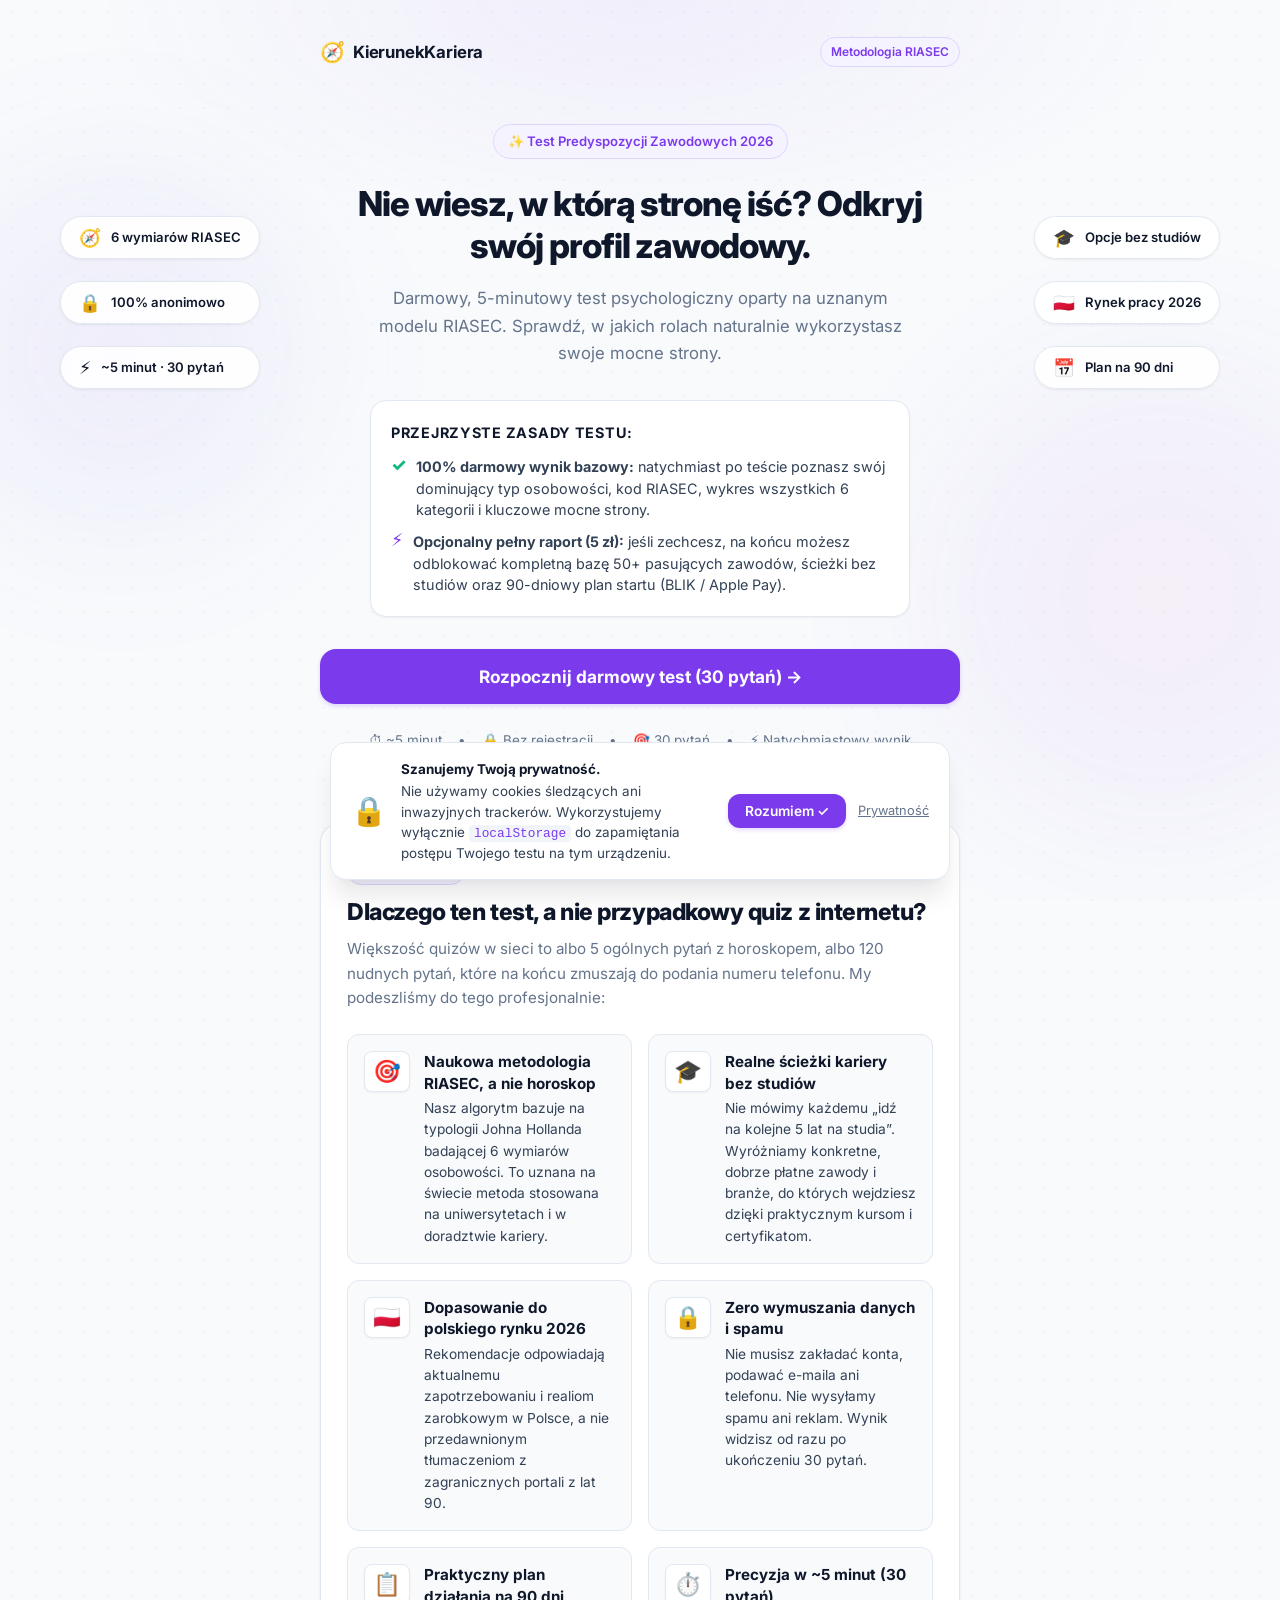
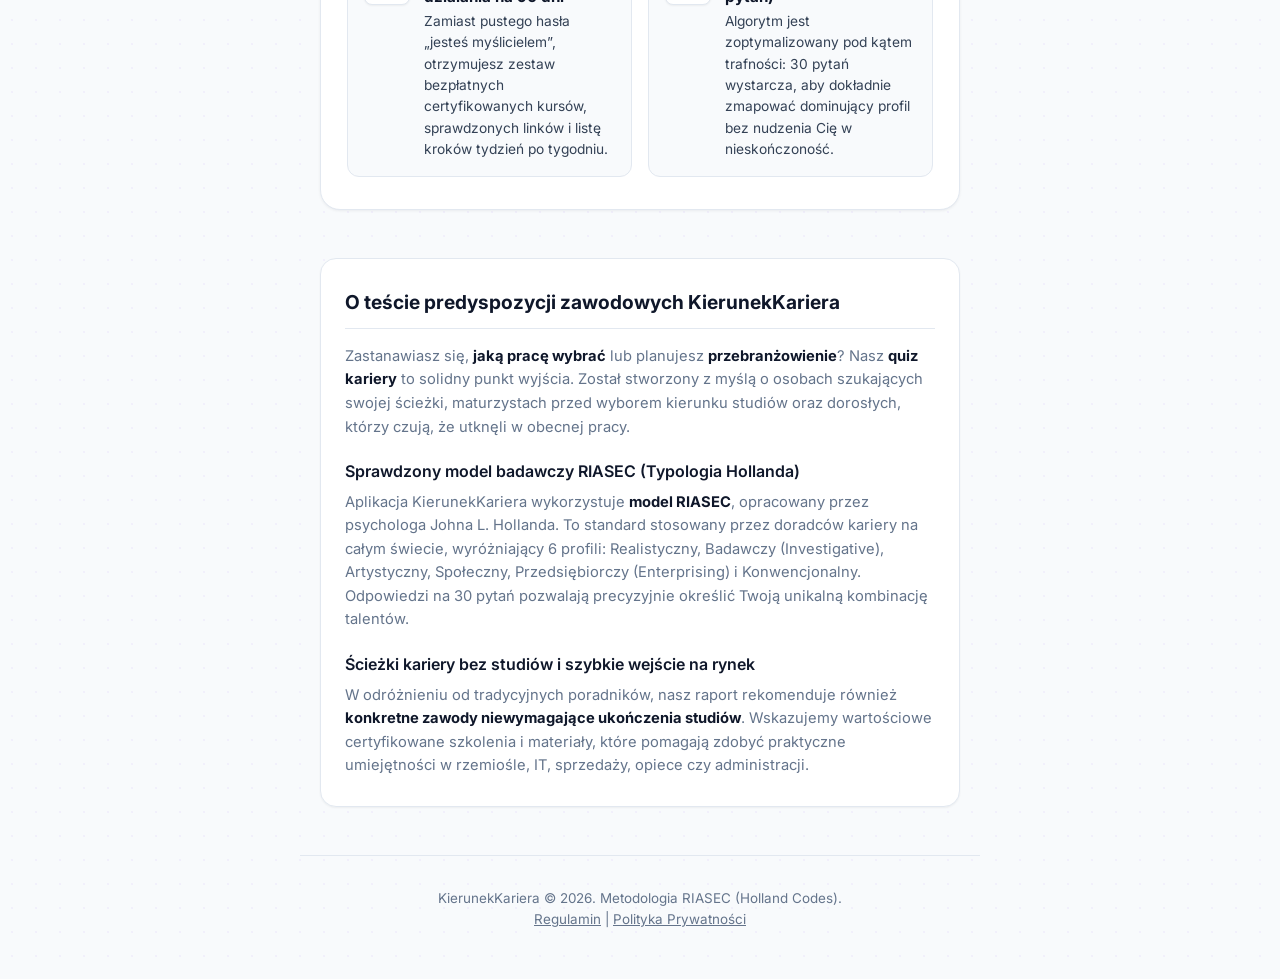
==== commit dc95eab6: "feat: add comparison section (why this test vs random tests) and subtle ambient side animations with" ====
--- a/index.html
+++ b/index.html
@@ -98,6 +98,25 @@
     <link rel="stylesheet" href="css/style.css" />
   </head>
   <body>
+    <!-- Stonowane animowane elementy i odznaki po bokach (Desktop) -->
+    <div class="ambient-side-bg" aria-hidden="true">
+      <div class="ambient-orb ambient-orb-left"></div>
+      <div class="ambient-orb ambient-orb-right"></div>
+
+      <!-- Pływające eleganckie odznaki na bokach ekranu -->
+      <aside class="side-badges side-badges-left">
+        <div class="side-pill pill-1"><span>🧭</span> 6 wymiarów RIASEC</div>
+        <div class="side-pill pill-2"><span>🔒</span> 100% anonimowo</div>
+        <div class="side-pill pill-3"><span>⚡</span> ~5 minut · 30 pytań</div>
+      </aside>
+
+      <aside class="side-badges side-badges-right">
+        <div class="side-pill pill-4"><span>🎓</span> Opcje bez studiów</div>
+        <div class="side-pill pill-5"><span>🇵🇱</span> Rynek pracy 2026</div>
+        <div class="side-pill pill-6"><span>📅</span> Plan na 90 dni</div>
+      </aside>
+    </div>
+
     <main id="app">
       <!-- Top Navigation -->
       <header class="top-nav">
@@ -147,6 +166,65 @@
             </div>
           </div>
         </div>
+
+        <!-- Sekcja: Dlaczego ten test, a nie przypadkowy quiz z internetu -->
+        <section class="why-us-section">
+          <div class="why-us-badge">PORÓWNANIE</div>
+          <h2 class="why-us-title">Dlaczego ten test, a nie przypadkowy quiz z internetu?</h2>
+          <p class="why-us-lead">
+            Większość quizów w sieci to albo 5 ogólnych pytań z horoskopem, albo 120 nudnych pytań, które na końcu zmuszają do podania numeru telefonu. My podeszliśmy do tego profesjonalnie:
+          </p>
+
+          <div class="comparison-grid">
+            <div class="comp-item">
+              <div class="comp-icon">🎯</div>
+              <div class="comp-body">
+                <h3>Naukowa metodologia RIASEC, a nie horoskop</h3>
+                <p>Nasz algorytm bazuje na typologii Johna Hollanda badającej 6 wymiarów osobowości. To uznana na świecie metoda stosowana na uniwersytetach i w doradztwie kariery.</p>
+              </div>
+            </div>
+
+            <div class="comp-item">
+              <div class="comp-icon">🎓</div>
+              <div class="comp-body">
+                <h3>Realne ścieżki kariery bez studiów</h3>
+                <p>Nie mówimy każdemu „idź na kolejne 5 lat na studia”. Wyróżniamy konkretne, dobrze płatne zawody i branże, do których wejdziesz dzięki praktycznym kursom i certyfikatom.</p>
+              </div>
+            </div>
+
+            <div class="comp-item">
+              <div class="comp-icon">🇵🇱</div>
+              <div class="comp-body">
+                <h3>Dopasowanie do polskiego rynku 2026</h3>
+                <p>Rekomendacje odpowiadają aktualnemu zapotrzebowaniu i realiom zarobkowym w Polsce, a nie przedawnionym tłumaczeniom z zagranicznych portali z lat 90.</p>
+              </div>
+            </div>
+
+            <div class="comp-item">
+              <div class="comp-icon">🔒</div>
+              <div class="comp-body">
+                <h3>Zero wymuszania danych i spamu</h3>
+                <p>Nie musisz zakładać konta, podawać e-maila ani telefonu. Nie wysyłamy spamu ani reklam. Wynik widzisz od razu po ukończeniu 30 pytań.</p>
+              </div>
+            </div>
+
+            <div class="comp-item">
+              <div class="comp-icon">📋</div>
+              <div class="comp-body">
+                <h3>Praktyczny plan działania na 90 dni</h3>
+                <p>Zamiast pustego hasła „jesteś myślicielem”, otrzymujesz zestaw bezpłatnych certyfikowanych kursów, sprawdzonych linków i listę kroków tydzień po tygodniu.</p>
+              </div>
+            </div>
+
+            <div class="comp-item">
+              <div class="comp-icon">⏱️</div>
+              <div class="comp-body">
+                <h3>Precyzja w ~5 minut (30 pytań)</h3>
+                <p>Algorytm jest zoptymalizowany pod kątem trafności: 30 pytań wystarcza, aby dokładnie zmapować dominujący profil bez nudzenia Cię w nieskończoność.</p>
+              </div>
+            </div>
+          </div>
+        </section>
 
         <!-- SEO / AIO Content -->
         <article class="seo-content">
--- a/css/style.css
+++ b/css/style.css
@@ -74,6 +74,9 @@
   margin: 0;
   padding: 0;
   background-color: var(--bg-page);
+  /* Subtelny wzór technicznej siatki kropek (dot matrix) */
+  background-image: radial-gradient(circle, rgba(124, 58, 237, 0.05) 1.2px, transparent 1.2px);
+  background-size: 24px 24px;
   color: var(--text-body);
   font-family: 'Inter', system-ui, -apple-system, BlinkMacSystemFont, "Segoe UI", Roboto, sans-serif;
   line-height: 1.6;
@@ -1289,3 +1292,220 @@
 .jobs.filter-active .job.wymaga-studiow {
   display: none;
 }
+
+/* ------------------------------------------------------------- */
+/* 14. Ambient Side Animations & Badges (Stonowana dynamika)     */
+/* ------------------------------------------------------------- */
+.ambient-side-bg {
+  position: fixed;
+  inset: 0;
+  pointer-events: none;
+  z-index: 0;
+  overflow: hidden;
+}
+
+.ambient-orb {
+  position: absolute;
+  border-radius: 50%;
+  pointer-events: none;
+  will-change: transform, opacity;
+}
+
+.ambient-orb-left {
+  width: 520px;
+  height: 520px;
+  top: 10%;
+  left: -140px;
+  background: radial-gradient(circle, rgba(124, 58, 237, 0.08) 0%, rgba(99, 102, 241, 0.03) 50%, transparent 70%);
+  filter: blur(55px);
+  animation: floatOrbLeft 22s ease-in-out infinite alternate;
+}
+
+.ambient-orb-right {
+  width: 560px;
+  height: 560px;
+  top: 35%;
+  right: -160px;
+  background: radial-gradient(circle, rgba(236, 72, 153, 0.06) 0%, rgba(124, 58, 237, 0.05) 50%, transparent 70%);
+  filter: blur(65px);
+  animation: floatOrbRight 26s ease-in-out infinite alternate;
+}
+
+@keyframes floatOrbLeft {
+  0% { transform: translateY(0) scale(1); }
+  50% { transform: translateY(60px) scale(1.08); }
+  100% { transform: translateY(-40px) scale(0.96); }
+}
+
+@keyframes floatOrbRight {
+  0% { transform: translateY(0) scale(1); }
+  50% { transform: translateY(-50px) scale(1.06); }
+  100% { transform: translateY(50px) scale(0.95); }
+}
+
+/* Pływające odznaki na bokach ekranu (desktop) */
+.side-badges {
+  display: none;
+}
+
+@media (min-width: 1200px) {
+  .side-badges {
+    display: flex;
+    flex-direction: column;
+    gap: 22px;
+    position: fixed;
+    top: 24%;
+    z-index: 2;
+    pointer-events: auto;
+  }
+
+  .side-badges-left {
+    left: calc(50% - 580px);
+  }
+
+  .side-badges-right {
+    right: calc(50% - 580px);
+  }
+
+  .side-pill {
+    display: inline-flex;
+    align-items: center;
+    gap: 10px;
+    padding: 10px 18px;
+    background: rgba(255, 255, 255, 0.88);
+    backdrop-filter: blur(10px);
+    -webkit-backdrop-filter: blur(10px);
+    border: 1px solid var(--border-light);
+    border-radius: var(--radius-pill);
+    font-size: 0.82rem;
+    font-weight: 600;
+    color: var(--text-main);
+    box-shadow: var(--shadow-sm);
+    transition: all 0.25s cubic-bezier(0.4, 0, 0.2, 1);
+    white-space: nowrap;
+    animation: floatSideBadge 6s ease-in-out infinite alternate;
+  }
+
+  .side-pill span {
+    font-size: 1.1rem;
+    line-height: 1;
+  }
+
+  .side-pill:hover {
+    transform: translateY(-3px) scale(1.03);
+    border-color: var(--primary);
+    color: var(--primary);
+    box-shadow: var(--shadow-md), 0 0 16px var(--primary-glow);
+  }
+
+  .pill-1 { animation-delay: 0s; }
+  .pill-2 { animation-delay: 1.8s; }
+  .pill-3 { animation-delay: 3.6s; }
+  .pill-4 { animation-delay: 0.9s; }
+  .pill-5 { animation-delay: 2.7s; }
+  .pill-6 { animation-delay: 4.5s; }
+}
+
+@keyframes floatSideBadge {
+  0% { transform: translateY(0); }
+  100% { transform: translateY(-10px); }
+}
+
+/* ------------------------------------------------------------- */
+/* 15. Sekcja: Dlaczego ten test (Porównanie w kropkach)          */
+/* ------------------------------------------------------------- */
+.why-us-section {
+  margin-top: 36px;
+  background: #ffffff;
+  border: 1px solid var(--border-light);
+  border-radius: var(--radius-xl);
+  padding: 32px 26px;
+  box-shadow: var(--shadow-sm);
+  text-align: left;
+}
+
+.why-us-badge {
+  display: inline-block;
+  font-size: 0.74rem;
+  font-weight: 700;
+  text-transform: uppercase;
+  letter-spacing: 0.08em;
+  color: var(--primary);
+  background: var(--primary-light);
+  border: 1px solid var(--primary-border);
+  border-radius: var(--radius-pill);
+  padding: 4px 12px;
+  margin-bottom: 12px;
+}
+
+.why-us-title {
+  font-size: 1.45rem !important;
+  font-weight: 800;
+  color: var(--text-main);
+  letter-spacing: -0.02em;
+  margin: 0 0 10px !important;
+  line-height: 1.3;
+}
+
+.why-us-lead {
+  font-size: 0.95rem;
+  color: var(--text-muted);
+  line-height: 1.6;
+  margin: 0 0 24px;
+}
+
+.comparison-grid {
+  display: grid;
+  grid-template-columns: 1fr;
+  gap: 16px;
+}
+
+@media (min-width: 620px) {
+  .comparison-grid {
+    grid-template-columns: 1fr 1fr;
+  }
+}
+
+.comp-item {
+  display: flex;
+  align-items: flex-start;
+  gap: 14px;
+  padding: 16px;
+  background: var(--bg-hover);
+  border: 1px solid var(--border-light);
+  border-radius: var(--radius-md);
+  transition: all var(--transition-fast);
+}
+
+.comp-item:hover {
+  border-color: var(--primary-border);
+  background: #ffffff;
+  box-shadow: var(--shadow-sm);
+  transform: translateY(-1px);
+}
+
+.comp-icon {
+  font-size: 1.4rem;
+  line-height: 1;
+  flex-shrink: 0;
+  padding: 8px;
+  background: #ffffff;
+  border-radius: var(--radius-sm);
+  border: 1px solid var(--border-light);
+  box-shadow: var(--shadow-xs);
+}
+
+.comp-body h3 {
+  margin: 0 0 4px;
+  font-size: 0.95rem;
+  font-weight: 700;
+  color: var(--text-main);
+  line-height: 1.4;
+}
+
+.comp-body p {
+  margin: 0;
+  font-size: 0.86rem;
+  color: var(--text-body);
+  line-height: 1.55;
+}
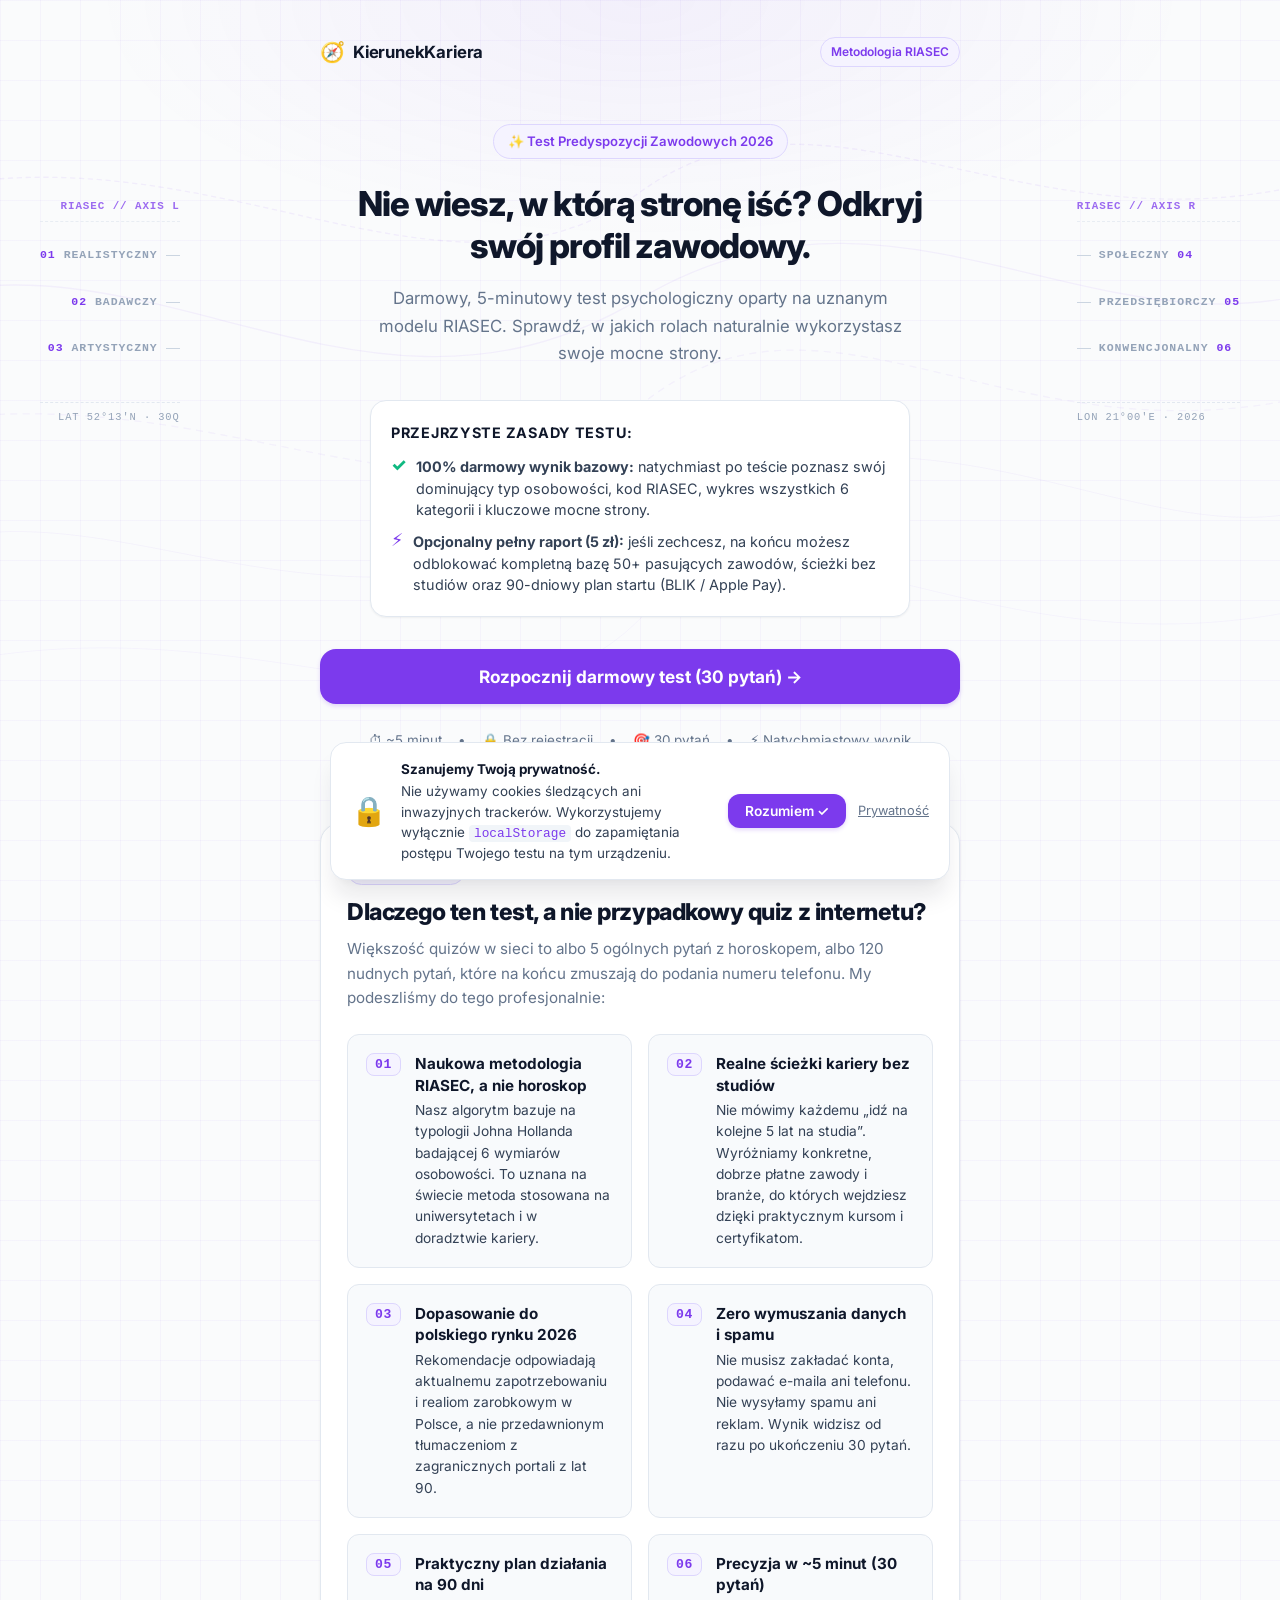
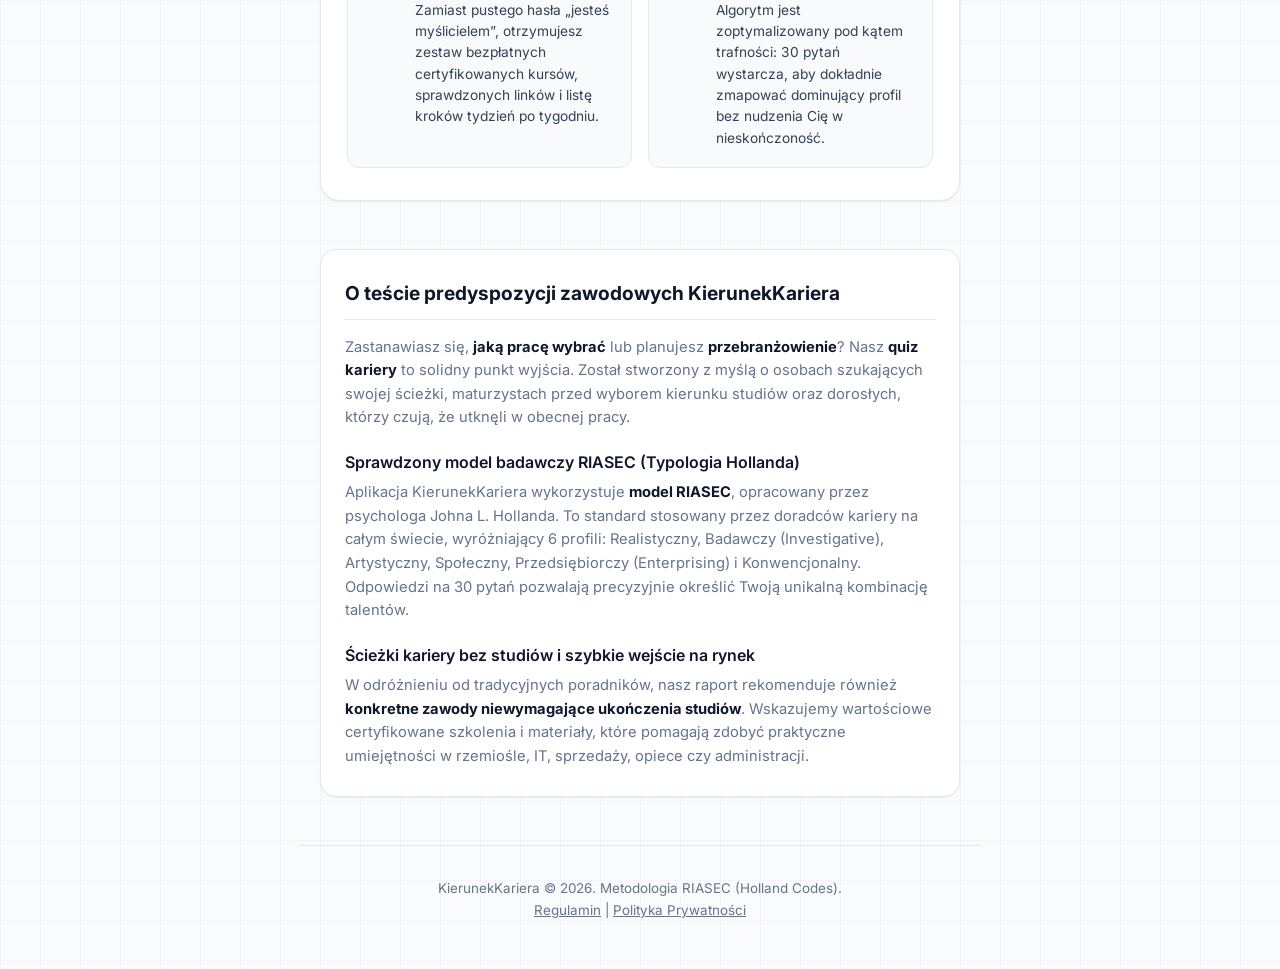
==== commit af6d2502: "style: replace floating AI orbs and badges with architectural drafting grid, topographic contour map" ====
--- a/index.html
+++ b/index.html
@@ -98,22 +98,31 @@
     <link rel="stylesheet" href="css/style.css" />
   </head>
   <body>
-    <!-- Stonowane animowane elementy i odznaki po bokach (Desktop) -->
-    <div class="ambient-side-bg" aria-hidden="true">
-      <div class="ambient-orb ambient-orb-left"></div>
-      <div class="ambient-orb ambient-orb-right"></div>
-
-      <!-- Pływające eleganckie odznaki na bokach ekranu -->
-      <aside class="side-badges side-badges-left">
-        <div class="side-pill pill-1"><span>🧭</span> 6 wymiarów RIASEC</div>
-        <div class="side-pill pill-2"><span>🔒</span> 100% anonimowo</div>
-        <div class="side-pill pill-3"><span>⚡</span> ~5 minut · 30 pytań</div>
+    <!-- Architektoniczna mapa nawigacyjna i warstwice topograficzne (KierunekKariera Topography) -->
+    <div class="nav-map-background" aria-hidden="true">
+      <svg class="topo-lines" viewBox="0 0 1440 900" fill="none" xmlns="http://www.w3.org/2000/svg">
+        <path d="M-100 160 C 240 80, 500 320, 720 160 C 940 0, 1180 260, 1540 130" stroke="rgba(124, 58, 237, 0.08)" stroke-width="1.5" stroke-dasharray="6 4" />
+        <path d="M-100 280 C 180 200, 420 460, 720 280 C 1020 100, 1260 380, 1540 250" stroke="rgba(124, 58, 237, 0.07)" stroke-width="1.5" />
+        <path d="M-100 420 C 260 360, 500 580, 720 400 C 940 220, 1160 500, 1540 370" stroke="rgba(124, 58, 237, 0.06)" stroke-width="1.5" stroke-dasharray="8 6" />
+        <path d="M-100 560 C 140 480, 360 700, 720 520 C 1080 340, 1320 620, 1540 490" stroke="rgba(124, 58, 237, 0.06)" stroke-width="1" />
+        <path d="M-100 700 C 280 600, 540 820, 720 640 C 900 460, 1120 740, 1540 610" stroke="rgba(124, 58, 237, 0.05)" stroke-width="1" />
+      </svg>
+
+      <!-- Boczne linijki nawigacyjne z 6 osiami RIASEC (widoczne na ekranach desktop) -->
+      <aside class="nav-ruler nav-ruler-left">
+        <div class="ruler-header">RIASEC // AXIS L</div>
+        <div class="ruler-item"><span>01</span> REALISTYCZNY <div class="ruler-tick"></div></div>
+        <div class="ruler-item"><span>02</span> BADAWCZY <div class="ruler-tick"></div></div>
+        <div class="ruler-item"><span>03</span> ARTYSTYCZNY <div class="ruler-tick"></div></div>
+        <div class="ruler-coord">LAT 52°13'N · 30Q</div>
       </aside>
 
-      <aside class="side-badges side-badges-right">
-        <div class="side-pill pill-4"><span>🎓</span> Opcje bez studiów</div>
-        <div class="side-pill pill-5"><span>🇵🇱</span> Rynek pracy 2026</div>
-        <div class="side-pill pill-6"><span>📅</span> Plan na 90 dni</div>
+      <aside class="nav-ruler nav-ruler-right">
+        <div class="ruler-header">RIASEC // AXIS R</div>
+        <div class="ruler-item"><div class="ruler-tick"></div> SPOŁECZNY <span>04</span></div>
+        <div class="ruler-item"><div class="ruler-tick"></div> PRZEDSIĘBIORCZY <span>05</span></div>
+        <div class="ruler-item"><div class="ruler-tick"></div> KONWENCJONALNY <span>06</span></div>
+        <div class="ruler-coord">LON 21°00'E · 2026</div>
       </aside>
     </div>
 
@@ -177,7 +186,7 @@
 
           <div class="comparison-grid">
             <div class="comp-item">
-              <div class="comp-icon">🎯</div>
+              <div class="comp-num">01</div>
               <div class="comp-body">
                 <h3>Naukowa metodologia RIASEC, a nie horoskop</h3>
                 <p>Nasz algorytm bazuje na typologii Johna Hollanda badającej 6 wymiarów osobowości. To uznana na świecie metoda stosowana na uniwersytetach i w doradztwie kariery.</p>
@@ -185,7 +194,7 @@
             </div>
 
             <div class="comp-item">
-              <div class="comp-icon">🎓</div>
+              <div class="comp-num">02</div>
               <div class="comp-body">
                 <h3>Realne ścieżki kariery bez studiów</h3>
                 <p>Nie mówimy każdemu „idź na kolejne 5 lat na studia”. Wyróżniamy konkretne, dobrze płatne zawody i branże, do których wejdziesz dzięki praktycznym kursom i certyfikatom.</p>
@@ -193,7 +202,7 @@
             </div>
 
             <div class="comp-item">
-              <div class="comp-icon">🇵🇱</div>
+              <div class="comp-num">03</div>
               <div class="comp-body">
                 <h3>Dopasowanie do polskiego rynku 2026</h3>
                 <p>Rekomendacje odpowiadają aktualnemu zapotrzebowaniu i realiom zarobkowym w Polsce, a nie przedawnionym tłumaczeniom z zagranicznych portali z lat 90.</p>
@@ -201,7 +210,7 @@
             </div>
 
             <div class="comp-item">
-              <div class="comp-icon">🔒</div>
+              <div class="comp-num">04</div>
               <div class="comp-body">
                 <h3>Zero wymuszania danych i spamu</h3>
                 <p>Nie musisz zakładać konta, podawać e-maila ani telefonu. Nie wysyłamy spamu ani reklam. Wynik widzisz od razu po ukończeniu 30 pytań.</p>
@@ -209,7 +218,7 @@
             </div>
 
             <div class="comp-item">
-              <div class="comp-icon">📋</div>
+              <div class="comp-num">05</div>
               <div class="comp-body">
                 <h3>Praktyczny plan działania na 90 dni</h3>
                 <p>Zamiast pustego hasła „jesteś myślicielem”, otrzymujesz zestaw bezpłatnych certyfikowanych kursów, sprawdzonych linków i listę kroków tydzień po tygodniu.</p>
@@ -217,7 +226,7 @@
             </div>
 
             <div class="comp-item">
-              <div class="comp-icon">⏱️</div>
+              <div class="comp-num">06</div>
               <div class="comp-body">
                 <h3>Precyzja w ~5 minut (30 pytań)</h3>
                 <p>Algorytm jest zoptymalizowany pod kątem trafności: 30 pytań wystarcza, aby dokładnie zmapować dominujący profil bez nudzenia Cię w nieskończoność.</p>
--- a/css/style.css
+++ b/css/style.css
@@ -73,10 +73,12 @@
 html, body {
   margin: 0;
   padding: 0;
-  background-color: var(--bg-page);
-  /* Subtelny wzór technicznej siatki kropek (dot matrix) */
-  background-image: radial-gradient(circle, rgba(124, 58, 237, 0.05) 1.2px, transparent 1.2px);
-  background-size: 24px 24px;
+  background-color: #fafbfc;
+  /* Architektoniczna, czysta siatka inżynieryjna (drafting grid) */
+  background-image: 
+    linear-gradient(to right, rgba(124, 58, 237, 0.04) 1px, transparent 1px),
+    linear-gradient(to bottom, rgba(124, 58, 237, 0.04) 1px, transparent 1px);
+  background-size: 40px 40px;
   color: var(--text-body);
   font-family: 'Inter', system-ui, -apple-system, BlinkMacSystemFont, "Segoe UI", Roboto, sans-serif;
   line-height: 1.6;
@@ -1294,9 +1296,9 @@
 }
 
 /* ------------------------------------------------------------- */
-/* 14. Ambient Side Animations & Badges (Stonowana dynamika)     */
-/* ------------------------------------------------------------- */
-.ambient-side-bg {
+/* 14. Technical Navigational Map & Topography Background        */
+/* ------------------------------------------------------------- */
+.nav-map-background {
   position: fixed;
   inset: 0;
   pointer-events: none;
@@ -1304,115 +1306,96 @@
   overflow: hidden;
 }
 
-.ambient-orb {
+/* Wektorowe linie topograficzne (subtelne warstwice terenu kariery) */
+.topo-lines {
   position: absolute;
-  border-radius: 50%;
+  top: 0;
+  left: 50%;
+  transform: translateX(-50%);
+  width: 100%;
+  min-width: 1200px;
+  height: 100%;
+  opacity: 0.85;
   pointer-events: none;
-  will-change: transform, opacity;
-}
-
-.ambient-orb-left {
-  width: 520px;
-  height: 520px;
-  top: 10%;
-  left: -140px;
-  background: radial-gradient(circle, rgba(124, 58, 237, 0.08) 0%, rgba(99, 102, 241, 0.03) 50%, transparent 70%);
-  filter: blur(55px);
-  animation: floatOrbLeft 22s ease-in-out infinite alternate;
-}
-
-.ambient-orb-right {
-  width: 560px;
-  height: 560px;
-  top: 35%;
-  right: -160px;
-  background: radial-gradient(circle, rgba(236, 72, 153, 0.06) 0%, rgba(124, 58, 237, 0.05) 50%, transparent 70%);
-  filter: blur(65px);
-  animation: floatOrbRight 26s ease-in-out infinite alternate;
-}
-
-@keyframes floatOrbLeft {
-  0% { transform: translateY(0) scale(1); }
-  50% { transform: translateY(60px) scale(1.08); }
-  100% { transform: translateY(-40px) scale(0.96); }
-}
-
-@keyframes floatOrbRight {
-  0% { transform: translateY(0) scale(1); }
-  50% { transform: translateY(-50px) scale(1.06); }
-  100% { transform: translateY(50px) scale(0.95); }
-}
-
-/* Pływające odznaki na bokach ekranu (desktop) */
-.side-badges {
+}
+
+/* Techniczne linijki nawigacyjne po bokach ekranu (desktop) */
+.nav-ruler {
   display: none;
 }
 
-@media (min-width: 1200px) {
-  .side-badges {
+@media (min-width: 1240px) {
+  .nav-ruler {
     display: flex;
     flex-direction: column;
-    gap: 22px;
     position: fixed;
-    top: 24%;
-    z-index: 2;
-    pointer-events: auto;
+    top: 22%;
+    z-index: 1;
+    font-family: ui-monospace, 'SFMono-Regular', Menlo, Monaco, Consolas, monospace;
+    font-size: 0.72rem;
+    color: var(--text-subtle);
+    pointer-events: none;
+    letter-spacing: 0.08em;
   }
 
-  .side-badges-left {
-    left: calc(50% - 580px);
+  .nav-ruler-left {
+    left: calc(50% - 600px);
+    text-align: right;
   }
 
-  .side-badges-right {
-    right: calc(50% - 580px);
+  .nav-ruler-right {
+    right: calc(50% - 600px);
+    text-align: left;
   }
 
-  .side-pill {
-    display: inline-flex;
+  .ruler-header {
+    font-weight: 700;
+    color: var(--primary);
+    font-size: 0.68rem;
+    margin-bottom: 24px;
+    opacity: 0.75;
+    border-bottom: 1px dashed var(--border-light);
+    padding-bottom: 6px;
+  }
+
+  .ruler-item {
+    display: flex;
     align-items: center;
-    gap: 10px;
-    padding: 10px 18px;
-    background: rgba(255, 255, 255, 0.88);
-    backdrop-filter: blur(10px);
-    -webkit-backdrop-filter: blur(10px);
-    border: 1px solid var(--border-light);
-    border-radius: var(--radius-pill);
-    font-size: 0.82rem;
+    gap: 8px;
+    margin-bottom: 28px;
     font-weight: 600;
-    color: var(--text-main);
-    box-shadow: var(--shadow-sm);
-    transition: all 0.25s cubic-bezier(0.4, 0, 0.2, 1);
-    white-space: nowrap;
-    animation: floatSideBadge 6s ease-in-out infinite alternate;
   }
 
-  .side-pill span {
-    font-size: 1.1rem;
-    line-height: 1;
+  .nav-ruler-left .ruler-item {
+    justify-content: flex-end;
   }
 
-  .side-pill:hover {
-    transform: translateY(-3px) scale(1.03);
-    border-color: var(--primary);
+  .nav-ruler-right .ruler-item {
+    justify-content: flex-start;
+  }
+
+  .ruler-item span {
     color: var(--primary);
-    box-shadow: var(--shadow-md), 0 0 16px var(--primary-glow);
+    font-weight: 700;
   }
 
-  .pill-1 { animation-delay: 0s; }
-  .pill-2 { animation-delay: 1.8s; }
-  .pill-3 { animation-delay: 3.6s; }
-  .pill-4 { animation-delay: 0.9s; }
-  .pill-5 { animation-delay: 2.7s; }
-  .pill-6 { animation-delay: 4.5s; }
-}
-
-@keyframes floatSideBadge {
-  0% { transform: translateY(0); }
-  100% { transform: translateY(-10px); }
-}
-
-/* ------------------------------------------------------------- */
-/* 15. Sekcja: Dlaczego ten test (Porównanie w kropkach)          */
+  .ruler-tick {
+    width: 14px;
+    height: 1px;
+    background-color: var(--border-subtle);
+  }
+
+  .ruler-coord {
+    margin-top: 16px;
+    font-size: 0.65rem;
+    color: #94a3b8;
+    border-top: 1px dashed var(--border-light);
+    padding-top: 6px;
+  }
+}
+
+/* ------------------------------------------------------------- */
+/* 15. Sekcja: Dlaczego ten test (Porównanie w punktach)          */
 /* ------------------------------------------------------------- */
 .why-us-section {
   margin-top: 36px;
@@ -1470,7 +1453,7 @@
   display: flex;
   align-items: flex-start;
   gap: 14px;
-  padding: 16px;
+  padding: 18px;
   background: var(--bg-hover);
   border: 1px solid var(--border-light);
   border-radius: var(--radius-md);
@@ -1484,15 +1467,18 @@
   transform: translateY(-1px);
 }
 
-.comp-icon {
-  font-size: 1.4rem;
+.comp-num {
+  font-family: ui-monospace, 'SFMono-Regular', Menlo, Monaco, Consolas, monospace;
+  font-size: 0.82rem;
+  font-weight: 800;
+  color: var(--primary);
+  background: var(--primary-light);
+  border: 1px solid var(--primary-border);
+  border-radius: var(--radius-sm);
+  padding: 4px 8px;
   line-height: 1;
   flex-shrink: 0;
-  padding: 8px;
-  background: #ffffff;
-  border-radius: var(--radius-sm);
-  border: 1px solid var(--border-light);
-  box-shadow: var(--shadow-xs);
+  letter-spacing: 0.05em;
 }
 
 .comp-body h3 {
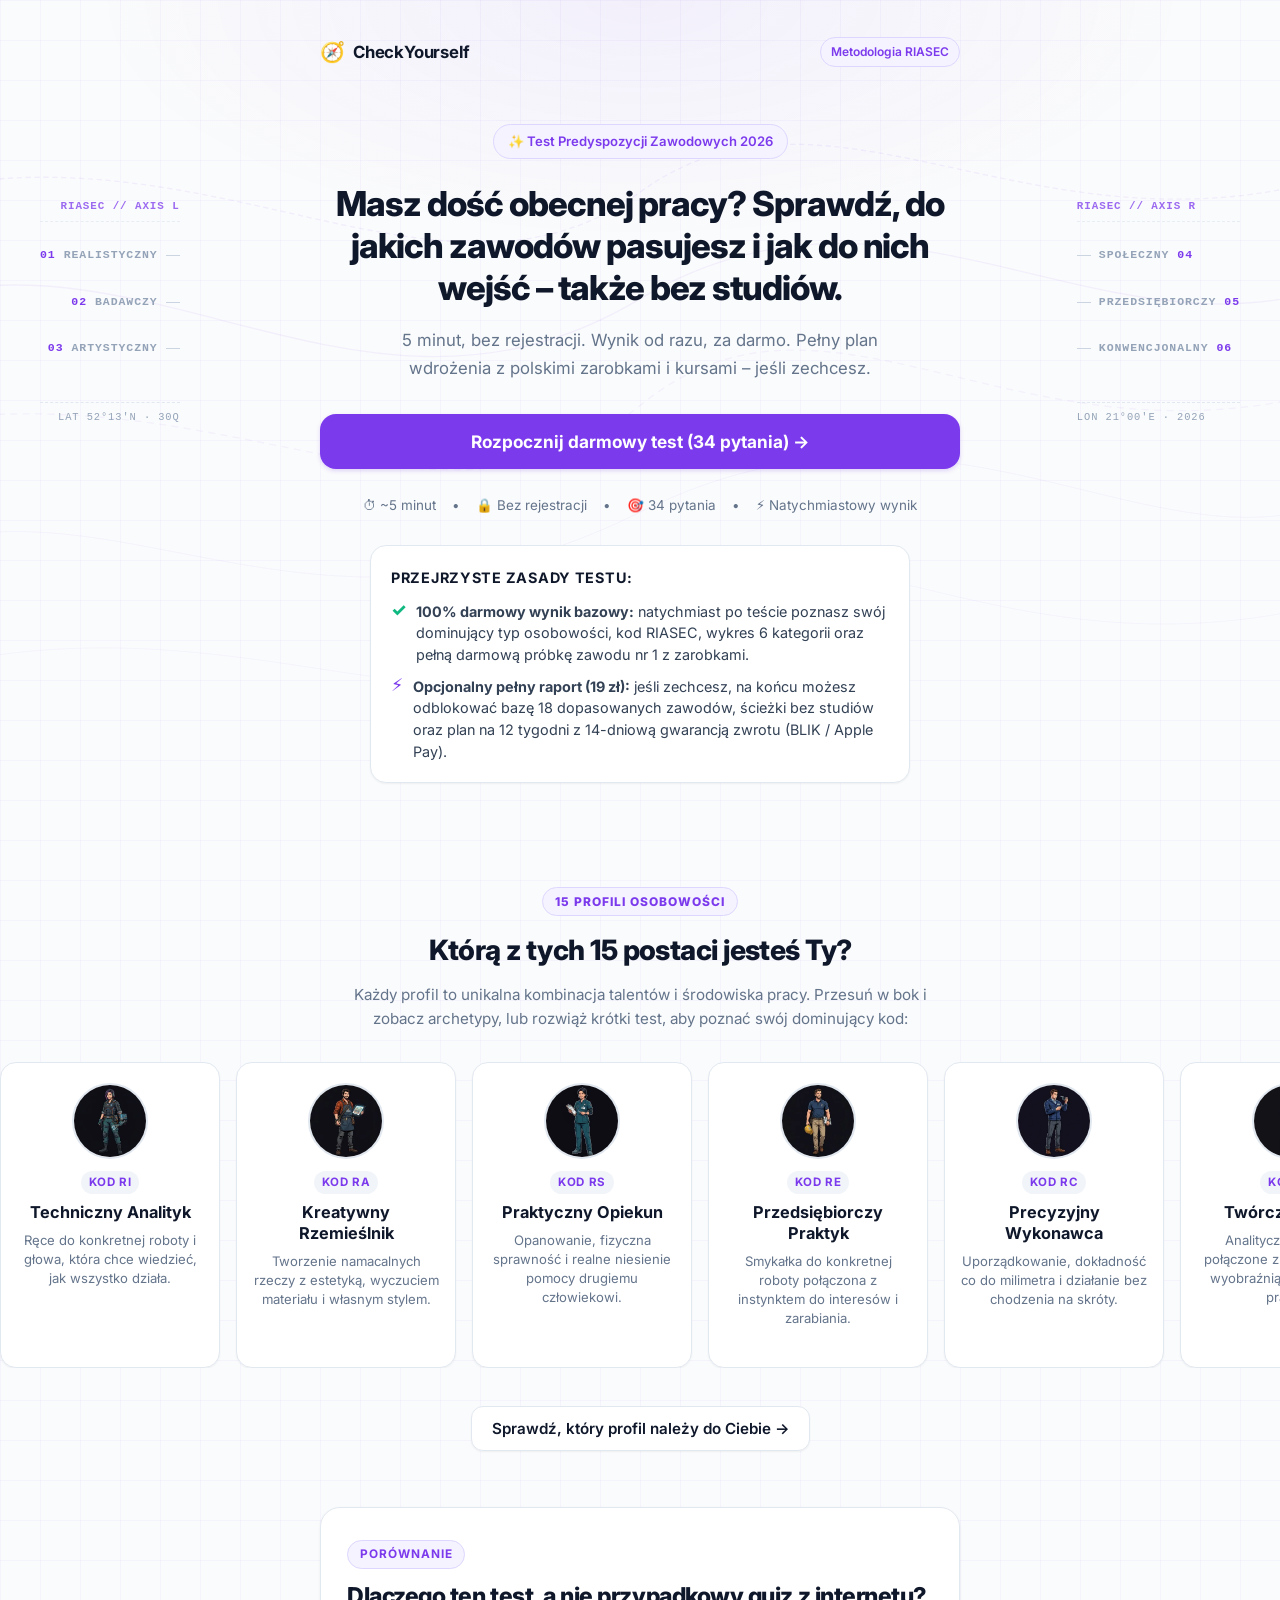
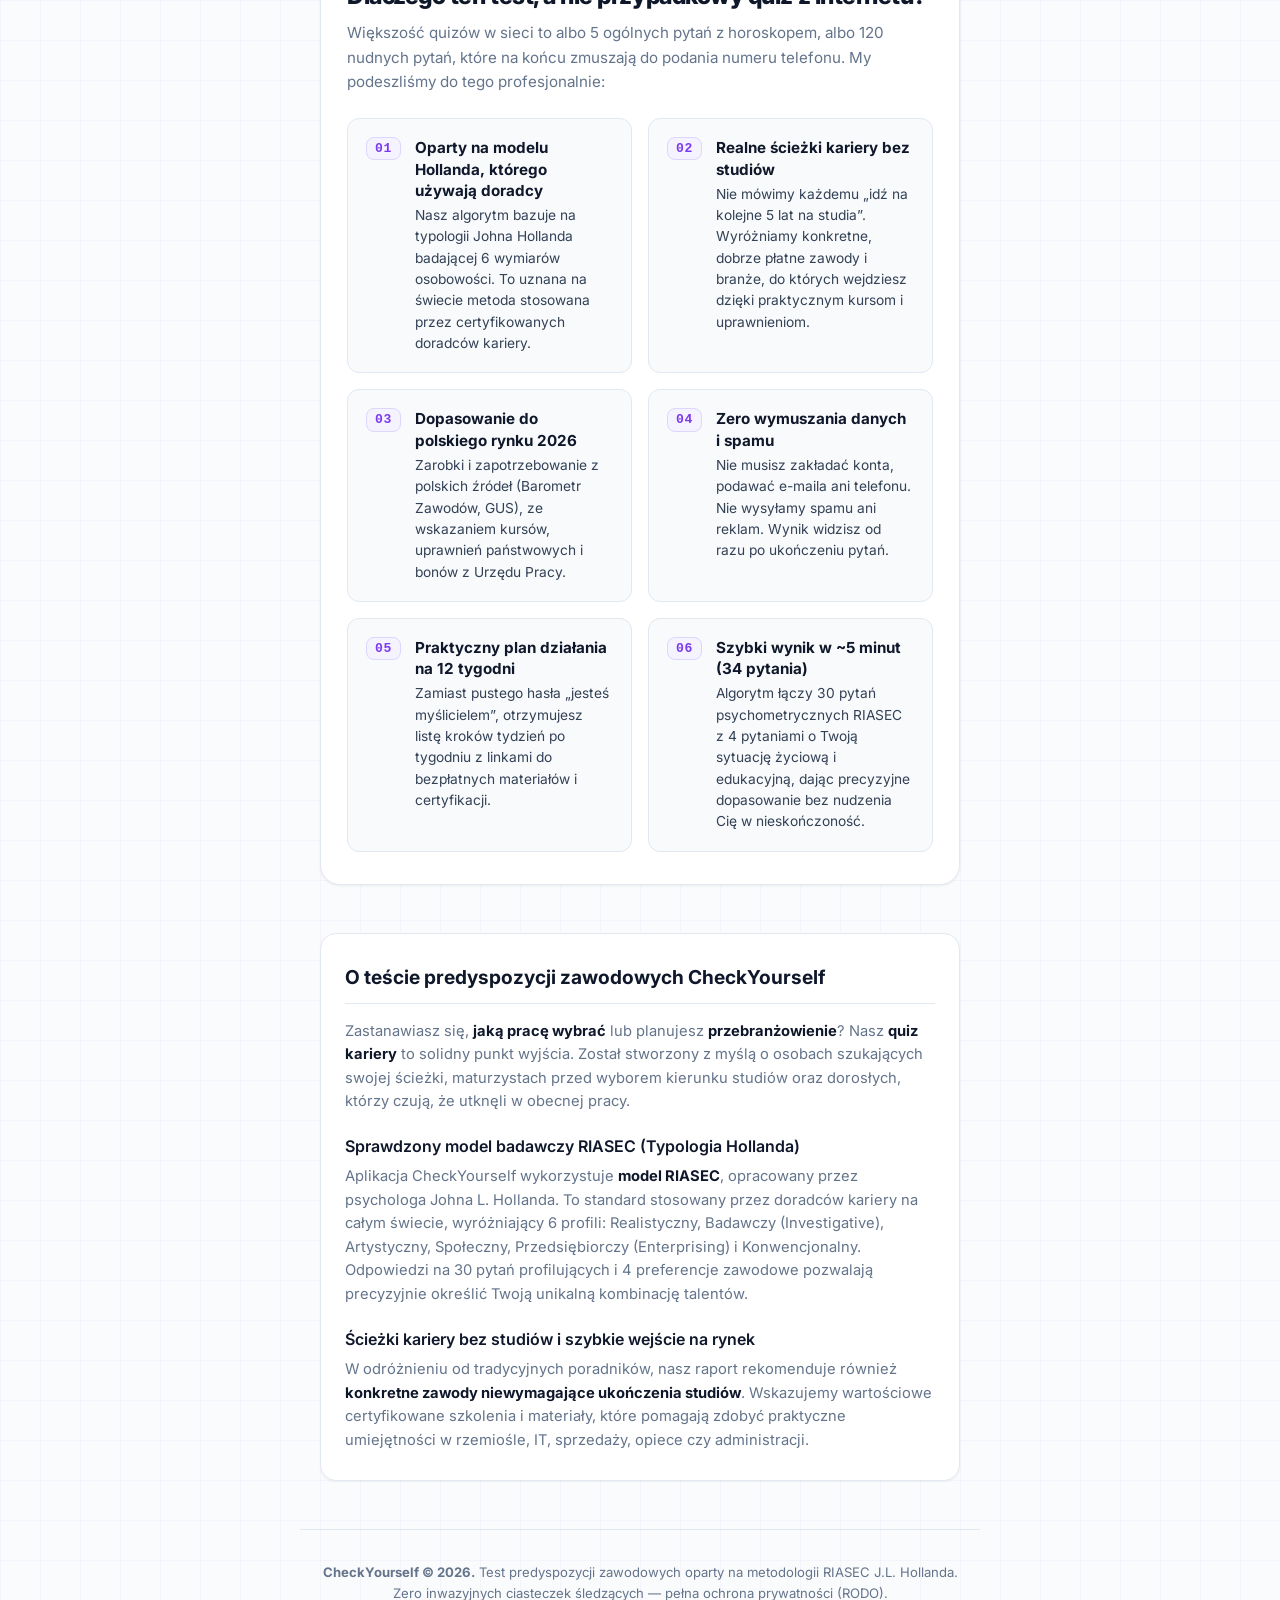
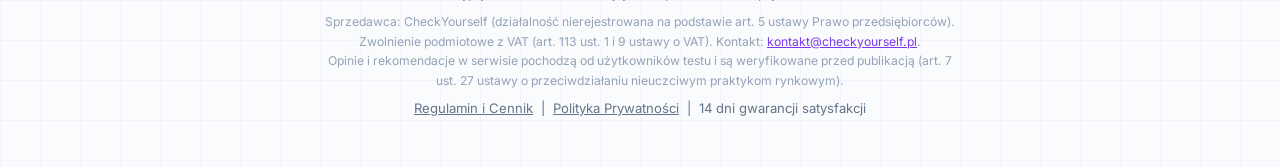
==== commit f2f7da07: "feat(checkyourself): pelna transformacja platformy w komercyjny produkt cyfrowy (audyt Wojtka) - Usz" ====
--- a/index.html
+++ b/index.html
@@ -3,17 +3,17 @@
   <head>
     <meta charset="UTF-8" />
     <meta name="viewport" content="width=device-width, initial-scale=1.0" />
-    <title>KierunekKariera - Odkryj swój profil zawodowy i pasujące zawody</title>
+    <title>CheckYourself - Odkryj swój profil zawodowy i pasujące zawody</title>
     <meta
       name="description"
-      content="Darmowy test predyspozycji zawodowych oparty na modelu RIASEC (Holland Codes). 30 pytań, ~5 minut, bez rejestracji. Poznaj swoje predyspozycje i pasujące zawody."
+      content="Darmowy test predyspozycji zawodowych oparty na modelu RIASEC. 30 pytań, ~5 minut, bez rejestracji. Sprawdź, do jakich zawodów pasujesz i jak do nich wejść – także bez studiów."
     />
 
     <!-- SEO / Canonical -->
     <link rel="canonical" href="https://checkyourself.pl/" />
 
     <!-- Open Graph (Facebook, LinkedIn) -->
-    <meta property="og:title" content="KierunekKariera - Odkryj swój profil zawodowy" />
+    <meta property="og:title" content="CheckYourself - Odkryj swój profil zawodowy" />
     <meta
       property="og:description"
       content="Darmowy test 30 pytań oparty na modelu RIASEC. Poznaj zawody, w których nie będziesz się męczyć - bez rejestracji, w 5 minut."
@@ -25,10 +25,10 @@
 
     <!-- Twitter Cards -->
     <meta name="twitter:card" content="summary_large_image" />
-    <meta name="twitter:title" content="KierunekKariera - Test Predyspozycji Zawodowych" />
+    <meta name="twitter:title" content="CheckYourself - Test Predyspozycji Zawodowych" />
     <meta
       name="twitter:description"
-      content="Darmowy test 30 pytań oparty na modelu RIASEC. Odkryj zawody dopasowane do Twojej osobowości."
+      content="Darmowy test 30 pytań oparty na modelu RIASEC. Odkryj zawody dopasowane do Twojej osobowości z polskimi zarobkami."
     />
 
     <!-- Structured Data: FAQ Schema + Application Schema (JSON-LD) -->
@@ -44,7 +44,7 @@
                 "name": "Czy test predyspozycji zawodowych jest darmowy?",
                 "acceptedAnswer": {
                   "@type": "Answer",
-                  "text": "Tak, rozwiązanie testu i poznanie swojego profilu z wykresem RIASEC jest darmowe bez konieczności rejestracji. Pełny, szczegółowy raport z bazą 50+ zawodów i planem działania można opcjonalnie odblokować za 5 zł."
+                  "text": "Tak, rozwiązanie testu i poznanie swojego profilu z wykresem RIASEC oraz pełną próbką zawodu nr 1 jest darmowe bez konieczności rejestracji. Pełny, szczegółowy raport z 18 dopasowanymi zawodami, polskimi zarobkami i 12-tygodniowym planem działania można opcjonalnie odblokować za 19 zł z 14-dniową gwarancją satysfakcji."
                 }
               },
               {
@@ -67,10 +67,10 @@
           },
           {
             "@type": "EducationalApplication",
-            "name": "KierunekKariera - Test Predyspozycji Zawodowych",
+            "name": "CheckYourself - Test Predyspozycji Zawodowych",
             "operatingSystem": "All",
             "applicationCategory": "EducationalApplication",
-            "description": "Profesjonalny quiz doradztwa zawodowego pomagający w wyborze ścieżki kariery i przebranżowieniu w oparciu o model badawczy RIASEC.",
+            "description": "Profesjonalny quiz doradztwa zawodowego pomagający w wyborze ścieżki kariery i przebranżowieniu w oparciu o sprawdzony model RIASEC.",
             "offers": {
               "@type": "Offer",
               "price": "0",
@@ -98,7 +98,7 @@
     <link rel="stylesheet" href="css/style.css" />
   </head>
   <body>
-    <!-- Architektoniczna mapa nawigacyjna i warstwice topograficzne (KierunekKariera Topography) -->
+    <!-- Architektoniczna mapa nawigacyjna i warstwice topograficzne (CheckYourself Topography) -->
     <div class="nav-map-background" aria-hidden="true">
       <svg class="topo-lines" viewBox="0 0 1440 900" fill="none" xmlns="http://www.w3.org/2000/svg">
         <path d="M-100 160 C 240 80, 500 320, 720 160 C 940 0, 1180 260, 1540 130" stroke="rgba(124, 58, 237, 0.08)" stroke-width="1.5" stroke-dasharray="6 4" />
@@ -131,7 +131,7 @@
       <header class="top-nav">
         <a href="#" class="nav-brand" onclick="restart(); return false;">
           <span class="nav-brand-icon">🧭</span>
-          <span>KierunekKariera</span>
+          <span>CheckYourself</span>
         </a>
         <span class="nav-tag">Metodologia RIASEC</span>
       </header>
@@ -140,41 +140,150 @@
       <section id="screen-landing" class="screen">
         <div class="landing">
           <div class="hero-badge">✨ Test Predyspozycji Zawodowych 2026</div>
-          <h1>Nie wiesz, w którą stronę iść? Odkryj swój profil zawodowy.</h1>
+          <h1>Masz dość obecnej pracy? Sprawdź, do jakich zawodów pasujesz i jak do nich wejść – także bez studiów.</h1>
           <p class="lead">
-            Darmowy, 5-minutowy test psychologiczny oparty na uznanym modelu RIASEC. Sprawdź, w jakich rolach naturalnie wykorzystasz swoje mocne strony.
+            5 minut, bez rejestracji. Wynik od razu, za darmo. Pełny plan wdrożenia z polskimi zarobkami i kursami – jeśli zechcesz.
           </p>
 
-          <!-- Transparentne zasady płatności na samym początku -->
-          <div class="pricing-notice-box">
-            <div class="pricing-notice-header">Przejrzyste zasady testu:</div>
-            <ul class="pricing-notice-list">
-              <li>
-                <span class="pricing-icon-free">✓</span>
-                <div><strong>100% darmowy wynik bazowy:</strong> natychmiast po teście poznasz swój dominujący typ osobowości, kod RIASEC, wykres wszystkich 6 kategorii i kluczowe mocne strony.</div>
-              </li>
-              <li>
-                <span class="pricing-icon-pay">⚡</span>
-                <div><strong>Opcjonalny pełny raport (5 zł):</strong> jeśli zechcesz, na końcu możesz odblokować kompletną bazę 50+ pasujących zawodów, ścieżki bez studiów oraz 90-dniowy plan startu (BLIK / Apple Pay).</div>
-              </li>
-            </ul>
-          </div>
-
+          <!-- Przycisk CTA natychmiast widoczny nad linią zgięcia ekranu (Mobile Above-the-fold) -->
           <div class="landing-cta-wrap">
             <button id="start-btn" class="btn btn-primary btn-lg">
-              Rozpocznij darmowy test (30 pytań) →
+              Rozpocznij darmowy test (34 pytania) →
             </button>
             <div class="trust-row">
               <span>⏱ ~5 minut</span>
               <span>•</span>
               <span>🔒 Bez rejestracji</span>
               <span>•</span>
-              <span>🎯 30 pytań</span>
+              <span>🎯 34 pytania</span>
               <span>•</span>
               <span>⚡ Natychmiastowy wynik</span>
             </div>
           </div>
+
+          <!-- Transparentne zasady płatności -->
+          <div class="pricing-notice-box" style="margin-top: 28px;">
+            <div class="pricing-notice-header">Przejrzyste zasady testu:</div>
+            <ul class="pricing-notice-list">
+              <li>
+                <span class="pricing-icon-free">✓</span>
+                <div><strong>100% darmowy wynik bazowy:</strong> natychmiast po teście poznasz swój dominujący typ osobowości, kod RIASEC, wykres 6 kategorii oraz pełną darmową próbkę zawodu nr 1 z zarobkami.</div>
+              </li>
+              <li>
+                <span class="pricing-icon-pay">⚡</span>
+                <div><strong>Opcjonalny pełny raport (19 zł):</strong> jeśli zechcesz, na końcu możesz odblokować bazę 18 dopasowanych zawodów, ścieżki bez studiów oraz plan na 12 tygodni z 14-dniową gwarancją zwrotu (BLIK / Apple Pay).</div>
+              </li>
+            </ul>
+          </div>
         </div>
+
+        <!-- Sekcja: 15 Postaci i Archetypów RIASEC -->
+        <section class="characters-section">
+          <div class="characters-badge">15 PROFILI OSOBOWOŚCI</div>
+          <h2 class="characters-title">Którą z tych 15 postaci jesteś Ty?</h2>
+          <p class="characters-subtitle">
+            Każdy profil to unikalna kombinacja talentów i środowiska pracy. Przesuń w bok i zobacz archetypy, lub rozwiąż krótki test, aby poznać swój dominujący kod:
+          </p>
+
+          <div class="characters-carousel-wrap">
+            <div class="characters-track">
+              <div class="character-card" onclick="startQuiz()">
+                <img src="img/avatars/webp/avatar_cel_ri.webp" alt="Techniczny Analityk" class="character-avatar" width="76" height="76" loading="lazy" />
+                <span class="character-code">KOD RI</span>
+                <h3 class="character-name">Techniczny Analityk</h3>
+                <p class="character-desc">Ręce do konkretnej roboty i głowa, która chce wiedzieć, jak wszystko działa.</p>
+              </div>
+              <div class="character-card" onclick="startQuiz()">
+                <img src="img/avatars/webp/avatar_cel_ra.webp" alt="Kreatywny Rzemieślnik" class="character-avatar" width="76" height="76" loading="lazy" />
+                <span class="character-code">KOD RA</span>
+                <h3 class="character-name">Kreatywny Rzemieślnik</h3>
+                <p class="character-desc">Tworzenie namacalnych rzeczy z estetyką, wyczuciem materiału i własnym stylem.</p>
+              </div>
+              <div class="character-card" onclick="startQuiz()">
+                <img src="img/avatars/webp/avatar_cel_rs.webp" alt="Praktyczny Opiekun" class="character-avatar" width="76" height="76" loading="lazy" />
+                <span class="character-code">KOD RS</span>
+                <h3 class="character-name">Praktyczny Opiekun</h3>
+                <p class="character-desc">Opanowanie, fizyczna sprawność i realne niesienie pomocy drugiemu człowiekowi.</p>
+              </div>
+              <div class="character-card" onclick="startQuiz()">
+                <img src="img/avatars/webp/avatar_cel_re.webp" alt="Przedsiębiorczy Praktyk" class="character-avatar" width="76" height="76" loading="lazy" />
+                <span class="character-code">KOD RE</span>
+                <h3 class="character-name">Przedsiębiorczy Praktyk</h3>
+                <p class="character-desc">Smykałka do konkretnej roboty połączona z instynktem do interesów i zarabiania.</p>
+              </div>
+              <div class="character-card" onclick="startQuiz()">
+                <img src="img/avatars/webp/avatar_cel_rc.webp" alt="Precyzyjny Wykonawca" class="character-avatar" width="76" height="76" loading="lazy" />
+                <span class="character-code">KOD RC</span>
+                <h3 class="character-name">Precyzyjny Wykonawca</h3>
+                <p class="character-desc">Uporządkowanie, dokładność co do milimetra i działanie bez chodzenia na skróty.</p>
+              </div>
+              <div class="character-card" onclick="startQuiz()">
+                <img src="img/avatars/webp/avatar_cel_ia.webp" alt="Twórczy Badacz" class="character-avatar" width="76" height="76" loading="lazy" />
+                <span class="character-code">KOD IA</span>
+                <h3 class="character-name">Twórczy Badacz</h3>
+                <p class="character-desc">Analityczne myślenie połączone z nieszablonową wyobraźnią i dociekaniem prawdy.</p>
+              </div>
+              <div class="character-card" onclick="startQuiz()">
+                <img src="img/avatars/webp/avatar_cel_is.webp" alt="Analityczny Doradca" class="character-avatar" width="76" height="76" loading="lazy" />
+                <span class="character-code">KOD IS</span>
+                <h3 class="character-name">Analityczny Doradca</h3>
+                <p class="character-desc">Fascynacja psychologią człowieka i wykorzystanie wiedzy do rozwiązywania problemów.</p>
+              </div>
+              <div class="character-card" onclick="startQuiz()">
+                <img src="img/avatars/webp/avatar_cel_ie.webp" alt="Strategiczny Analityk" class="character-avatar" width="76" height="76" loading="lazy" />
+                <span class="character-code">KOD IE</span>
+                <h3 class="character-name">Strategiczny Analityk</h3>
+                <p class="character-desc">Dostrzeganie ukrytych trendów w liczbach i przekładanie danych na decyzje biznesowe.</p>
+              </div>
+              <div class="character-card" onclick="startQuiz()">
+                <img src="img/avatars/webp/avatar_cel_ic.webp" alt="Analityk Systemowy" class="character-avatar" width="76" height="76" loading="lazy" />
+                <span class="character-code">KOD IC</span>
+                <h3 class="character-name">Analityk Systemowy</h3>
+                <p class="character-desc">Żelazna logika, zamiłowanie do porządku i rozkładanie złożonych systemów na części.</p>
+              </div>
+              <div class="character-card" onclick="startQuiz()">
+                <img src="img/avatars/webp/avatar_cel_as.webp" alt="Inspirujący Przewodnik" class="character-avatar" width="76" height="76" loading="lazy" />
+                <span class="character-code">KOD AS</span>
+                <h3 class="character-name">Inspirujący Przewodnik</h3>
+                <p class="character-desc">Tworzenie treści i idei, które poruszają emocje, uczą i budują silną społeczność.</p>
+              </div>
+              <div class="character-card" onclick="startQuiz()">
+                <img src="img/avatars/webp/avatar_cel_ae.webp" alt="Kreatywny Przedsiębiorca" class="character-avatar" width="76" height="76" loading="lazy" />
+                <span class="character-code">KOD AE</span>
+                <h3 class="character-name">Kreatywny Przedsiębiorca</h3>
+                <p class="character-desc">Odważne koncepcje kreatywne i zmysł marketingowy, by z sukcesem wdrożyć je na rynek.</p>
+              </div>
+              <div class="character-card" onclick="startQuiz()">
+                <img src="img/avatars/webp/avatar_cel_ac.webp" alt="Projektant Formy" class="character-avatar" width="76" height="76" loading="lazy" />
+                <span class="character-code">KOD AC</span>
+                <h3 class="character-name">Projektant Formy</h3>
+                <p class="character-desc">Połączenie artystycznego oka z dbałością o każdy detal, siatkę i estetykę wykonania.</p>
+              </div>
+              <div class="character-card" onclick="startQuiz()">
+                <img src="img/avatars/webp/avatar_cel_se.webp" alt="Lider Społeczności" class="character-avatar" width="76" height="76" loading="lazy" />
+                <span class="character-code">KOD SE</span>
+                <h3 class="character-name">Lider Społeczności</h3>
+                <p class="character-desc">Charyzma, pociąganie ludzi za sobą, organizacja zespołu i odwaga do działania.</p>
+              </div>
+              <div class="character-card" onclick="startQuiz()">
+                <img src="img/avatars/webp/avatar_cel_sc.webp" alt="Rzetelny Pomocnik" class="character-avatar" width="76" height="76" loading="lazy" />
+                <span class="character-code">KOD SC</span>
+                <h3 class="character-name">Rzetelny Pomocnik</h3>
+                <p class="character-desc">Niezawodność, życzliwość i metodyczne wsparcie, na którym każdy zespół może polegać.</p>
+              </div>
+              <div class="character-card" onclick="startQuiz()">
+                <img src="img/avatars/webp/avatar_cel_ec.webp" alt="Menedżer Organizator" class="character-avatar" width="76" height="76" loading="lazy" />
+                <span class="character-code">KOD EC</span>
+                <h3 class="character-name">Menedżer Organizator</h3>
+                <p class="character-desc">Zarządzanie projektami, pilnowanie terminów i przekształcanie chaosu w czysty plan.</p>
+              </div>
+            </div>
+          </div>
+
+          <div class="characters-cta-hint">
+            <button class="btn btn-secondary btn-sm" onclick="startQuiz()">Sprawdź, który profil należy do Ciebie →</button>
+          </div>
+        </section>
 
         <!-- Sekcja: Dlaczego ten test, a nie przypadkowy quiz z internetu -->
         <section class="why-us-section">
@@ -188,8 +297,8 @@
             <div class="comp-item">
               <div class="comp-num">01</div>
               <div class="comp-body">
-                <h3>Naukowa metodologia RIASEC, a nie horoskop</h3>
-                <p>Nasz algorytm bazuje na typologii Johna Hollanda badającej 6 wymiarów osobowości. To uznana na świecie metoda stosowana na uniwersytetach i w doradztwie kariery.</p>
+                <h3>Oparty na modelu Hollanda, którego używają doradcy</h3>
+                <p>Nasz algorytm bazuje na typologii Johna Hollanda badającej 6 wymiarów osobowości. To uznana na świecie metoda stosowana przez certyfikowanych doradców kariery.</p>
               </div>
             </div>
 
@@ -197,7 +306,7 @@
               <div class="comp-num">02</div>
               <div class="comp-body">
                 <h3>Realne ścieżki kariery bez studiów</h3>
-                <p>Nie mówimy każdemu „idź na kolejne 5 lat na studia”. Wyróżniamy konkretne, dobrze płatne zawody i branże, do których wejdziesz dzięki praktycznym kursom i certyfikatom.</p>
+                <p>Nie mówimy każdemu „idź na kolejne 5 lat na studia”. Wyróżniamy konkretne, dobrze płatne zawody i branże, do których wejdziesz dzięki praktycznym kursom i uprawnieniom.</p>
               </div>
             </div>
 
@@ -205,7 +314,7 @@
               <div class="comp-num">03</div>
               <div class="comp-body">
                 <h3>Dopasowanie do polskiego rynku 2026</h3>
-                <p>Rekomendacje odpowiadają aktualnemu zapotrzebowaniu i realiom zarobkowym w Polsce, a nie przedawnionym tłumaczeniom z zagranicznych portali z lat 90.</p>
+                <p>Zarobki i zapotrzebowanie z polskich źródeł (Barometr Zawodów, GUS), ze wskazaniem kursów, uprawnień państwowych i bonów z Urzędu Pracy.</p>
               </div>
             </div>
 
@@ -213,23 +322,23 @@
               <div class="comp-num">04</div>
               <div class="comp-body">
                 <h3>Zero wymuszania danych i spamu</h3>
-                <p>Nie musisz zakładać konta, podawać e-maila ani telefonu. Nie wysyłamy spamu ani reklam. Wynik widzisz od razu po ukończeniu 30 pytań.</p>
+                <p>Nie musisz zakładać konta, podawać e-maila ani telefonu. Nie wysyłamy spamu ani reklam. Wynik widzisz od razu po ukończeniu pytań.</p>
               </div>
             </div>
 
             <div class="comp-item">
               <div class="comp-num">05</div>
               <div class="comp-body">
-                <h3>Praktyczny plan działania na 90 dni</h3>
-                <p>Zamiast pustego hasła „jesteś myślicielem”, otrzymujesz zestaw bezpłatnych certyfikowanych kursów, sprawdzonych linków i listę kroków tydzień po tygodniu.</p>
+                <h3>Praktyczny plan działania na 12 tygodni</h3>
+                <p>Zamiast pustego hasła „jesteś myślicielem”, otrzymujesz listę kroków tydzień po tygodniu z linkami do bezpłatnych materiałów i certyfikacji.</p>
               </div>
             </div>
 
             <div class="comp-item">
               <div class="comp-num">06</div>
               <div class="comp-body">
-                <h3>Precyzja w ~5 minut (30 pytań)</h3>
-                <p>Algorytm jest zoptymalizowany pod kątem trafności: 30 pytań wystarcza, aby dokładnie zmapować dominujący profil bez nudzenia Cię w nieskończoność.</p>
+                <h3>Szybki wynik w ~5 minut (34 pytania)</h3>
+                <p>Algorytm łączy 30 pytań psychometrycznych RIASEC z 4 pytaniami o Twoją sytuację życiową i edukacyjną, dając precyzyjne dopasowanie bez nudzenia Cię w nieskończoność.</p>
               </div>
             </div>
           </div>
@@ -238,7 +347,7 @@
         <!-- SEO / AIO Content -->
         <article class="seo-content">
           <header>
-            <h2>O teście predyspozycji zawodowych KierunekKariera</h2>
+            <h2>O teście predyspozycji zawodowych CheckYourself</h2>
           </header>
           <section>
             <p>
@@ -252,12 +361,12 @@
           <section>
             <h3>Sprawdzony model badawczy RIASEC (Typologia Hollanda)</h3>
             <p>
-              Aplikacja KierunekKariera wykorzystuje
+              Aplikacja CheckYourself wykorzystuje
               <strong>model RIASEC</strong>, opracowany przez psychologa Johna L. Hollanda.
               To standard stosowany przez doradców kariery na całym świecie,
               wyróżniający 6 profili: Realistyczny, Badawczy
               (Investigative), Artystyczny, Społeczny, Przedsiębiorczy
-              (Enterprising) i Konwencjonalny. Odpowiedzi na 30 pytań pozwalają
+              (Enterprising) i Konwencjonalny. Odpowiedzi na 30 pytań profilujących i 4 preferencje zawodowe pozwalają
               precyzyjnie określić Twoją unikalną kombinację talentów.
             </p>
           </section>
@@ -311,43 +420,44 @@
       </section>
     </main>
 
-    <!-- Cookie Consent Banner -->
-    <div
-      id="cookie-banner"
-      class="cookie-banner hidden"
-      role="dialog"
-      aria-modal="true"
-      aria-label="Informacja o prywatności"
-    >
-      <div class="cookie-banner-inner">
-        <div class="cookie-icon">🔒</div>
-        <div class="cookie-text">
-          <strong>Szanujemy Twoją prywatność.</strong>
-          Nie używamy cookies śledzących ani inwazyjnych trackerów. Wykorzystujemy wyłącznie
-          <code>localStorage</code> do zapamiętania postępu Twojego testu na tym urządzeniu.
+    <!-- Mobile Sticky Purchase Bar (Pływający pasek zakupu w strefie kciuka) -->
+    <aside id="sticky-purchase-bar" class="sticky-purchase-bar" aria-hidden="true">
+      <div class="sticky-bar-inner">
+        <div class="sticky-bar-info">
+          <span class="sticky-bar-title">Pełny Raport Kariery (18 zawodów)</span>
+          <div class="sticky-bar-price-row">
+            <span class="sticky-bar-price">19 zł</span>
+            <span class="sticky-bar-badge-blik">BLIK</span>
+            <span>· 14 dni gwarancji</span>
+          </div>
         </div>
-        <div class="cookie-actions">
-          <button id="cookie-accept-btn" class="btn btn-primary cookie-btn">
-            Rozumiem ✓
-          </button>
-          <a href="docs/polityka-prywatnosci.html" class="cookie-link">Prywatność</a>
+        <button id="sticky-buy-btn" class="btn btn-primary sticky-bar-btn" type="button">
+          Odblokuj plan →
+        </button>
+      </div>
+    </aside>
+
+    <footer class="site-footer">
+      <div style="max-width: 720px; margin: 0 auto; text-align: center; font-size: 0.82rem; line-height: 1.6; color: var(--text-muted);">
+        <strong>CheckYourself &copy; 2026.</strong> Test predyspozycji zawodowych oparty na metodologii RIASEC J.L. Hollanda.<br />
+        <span class="privacy-note">Zero inwazyjnych ciasteczek śledzących — pełna ochrona prywatności (RODO).</span><br />
+        <div style="margin: 8px 0; font-size: 0.76rem; color: var(--text-subtle);">
+          Sprzedawca: CheckYourself (działalność nierejestrowana na podstawie art. 5 ustawy Prawo przedsiębiorców). Zwolnienie podmiotowe z VAT (art. 113 ust. 1 i 9 ustawy o VAT). Kontakt: <a href="mailto:kontakt@checkyourself.pl" style="color: var(--primary);">kontakt@checkyourself.pl</a>.<br />
+          Opinie i rekomendacje w serwisie pochodzą od użytkowników testu i są weryfikowane przed publikacją (art. 7 ust. 27 ustawy o przeciwdziałaniu nieuczciwym praktykom rynkowym).
+        </div>
+        <div style="margin-top: 8px;">
+          <a href="docs/regulamin.html">Regulamin i Cennik</a> &nbsp;|&nbsp;
+          <a href="docs/polityka-prywatnosci.html">Polityka Prywatności</a> &nbsp;|&nbsp;
+          <span>14 dni gwarancji satysfakcji</span>
         </div>
       </div>
-    </div>
-
-    <footer class="site-footer">
-      KierunekKariera &copy; 2026. Metodologia RIASEC (Holland Codes).<br />
-      <a href="docs/regulamin.html">Regulamin</a> |
-      <a href="docs/polityka-prywatnosci.html">Polityka Prywatności</a>
     </footer>
 
     <!-- Scripts -->
-    <script src="https://html2canvas.hertzen.com/dist/html2canvas.min.js"></script>
     <script src="js/quiz-data.js"></script>
     <script src="js/results-data.js"></script>
     <script src="js/scoring.js"></script>
     <script src="js/storage.js"></script>
-    <script src="js/cookie.js"></script>
     <script src="js/app.js"></script>
   </body>
 </html>
--- a/css/style.css
+++ b/css/style.css
@@ -1,6 +1,6 @@
 /* ============================================================= */
 /* style.css - Clean Editorial White & Violet Aesthetic          */
-/* KierunekKariera · Modern, human, trustworthy UI               */
+/* CheckYourself · Modern, human, trustworthy UI                 */
 /* ============================================================= */
 
 /* ------------------------------------------------------------- */
@@ -375,6 +375,137 @@
   gap: 4px;
 }
 
+/* 5b. Characters Section (15 Archetypów RIASEC)                */
+/* ------------------------------------------------------------- */
+.characters-section {
+  padding: 36px 0 20px;
+  text-align: center;
+}
+
+.characters-badge {
+  display: inline-block;
+  font-size: 0.75rem;
+  font-weight: 800;
+  letter-spacing: 0.08em;
+  text-transform: uppercase;
+  color: var(--primary);
+  background: var(--primary-light);
+  border: 1px solid var(--primary-border);
+  padding: 4px 12px;
+  border-radius: var(--radius-pill);
+  margin-bottom: 12px;
+}
+
+.characters-title {
+  font-size: 1.75rem;
+  font-weight: 800;
+  color: var(--text-main);
+  letter-spacing: -0.02em;
+  margin: 0 0 10px !important;
+}
+
+.characters-subtitle {
+  font-size: 0.95rem;
+  color: var(--text-muted);
+  max-width: 580px;
+  margin: 0 auto 24px;
+  line-height: 1.55;
+}
+
+.characters-carousel-wrap {
+  width: 100vw;
+  position: relative;
+  left: 50%;
+  right: 50%;
+  margin-left: -50vw;
+  margin-right: -50vw;
+  overflow: hidden;
+  padding: 8px 0 20px;
+}
+
+.characters-track {
+  display: flex;
+  gap: 16px;
+  overflow-x: auto;
+  scroll-snap-type: x mandatory;
+  scroll-behavior: smooth;
+  -webkit-overflow-scrolling: touch;
+  padding: 0 max(20px, calc((100vw - 1100px) / 2));
+  scrollbar-width: none;
+}
+
+.characters-track::-webkit-scrollbar {
+  display: none;
+}
+
+.character-card {
+  flex: 0 0 220px;
+  scroll-snap-align: start;
+  background: #ffffff;
+  border: 1px solid var(--border-light);
+  border-radius: var(--radius-lg);
+  padding: 20px 16px;
+  text-align: center;
+  box-shadow: var(--shadow-xs);
+  cursor: pointer;
+  transition: all var(--transition-fast);
+  display: flex;
+  flex-direction: column;
+  align-items: center;
+}
+
+.character-card:hover {
+  transform: translateY(-4px);
+  border-color: var(--primary);
+  box-shadow: 0 10px 20px -5px rgba(124, 58, 237, 0.15), var(--shadow-sm);
+}
+
+.character-avatar {
+  width: 76px;
+  height: 76px;
+  border-radius: 50%;
+  object-fit: cover;
+  background: var(--bg-hover);
+  border: 2px solid var(--border-light);
+  margin-bottom: 12px;
+  transition: transform var(--transition-fast);
+}
+
+.character-card:hover .character-avatar {
+  transform: scale(1.06);
+  border-color: var(--primary);
+}
+
+.character-code {
+  font-size: 0.72rem;
+  font-weight: 700;
+  letter-spacing: 0.05em;
+  color: var(--primary);
+  background: var(--bg-subtle);
+  padding: 2px 8px;
+  border-radius: var(--radius-pill);
+  margin-bottom: 8px;
+}
+
+.character-name {
+  font-size: 1.02rem;
+  font-weight: 700;
+  color: var(--text-main);
+  margin: 0 0 8px !important;
+  line-height: 1.3;
+}
+
+.character-desc {
+  font-size: 0.82rem;
+  color: var(--text-muted);
+  line-height: 1.45;
+  margin: 0;
+}
+
+.characters-cta-hint {
+  margin-top: 18px;
+}
+
 /* ------------------------------------------------------------- */
 /* 6. Screen 2: Quiz Stage                                       */
 /* ------------------------------------------------------------- */
@@ -518,6 +649,21 @@
   flex-grow: 1;
 }
 
+/* Wariant pytań sytuacyjnych */
+.answer-btn-situational {
+  align-items: flex-start;
+  padding: 13px 18px;
+}
+
+.answer-btn-situational .answer-dot {
+  margin-top: 2px;
+}
+
+.answer-btn-situational .answer-label {
+  line-height: 1.45;
+  font-size: 0.94rem;
+}
+
 .kbd-hint {
   margin-top: 20px;
   color: var(--text-subtle);
@@ -595,6 +741,90 @@
   background: var(--bg-subtle);
   border-radius: var(--radius-pill);
   padding: 4px 14px;
+}
+
+/* 7b. Stories Quick Action (Viral Share Loop) */
+.stories-quick-action {
+  margin: -6px 0 24px;
+}
+
+.btn-stories-cta {
+  display: flex;
+  align-items: center;
+  justify-content: space-between;
+  gap: 14px;
+  width: 100%;
+  padding: 14px 20px;
+  background: linear-gradient(135deg, #0f172a 0%, #1e1b4b 50%, #31104b 100%);
+  color: #ffffff;
+  border: 1px solid rgba(139, 92, 246, 0.45);
+  border-radius: var(--radius-lg);
+  box-shadow: 0 6px 18px rgba(15, 23, 42, 0.15);
+  cursor: pointer;
+  text-align: left;
+  transition: all var(--transition-fast);
+}
+
+.btn-stories-cta:hover {
+  transform: translateY(-2px);
+  border-color: #c4b5fd;
+  box-shadow: 0 10px 25px rgba(124, 58, 237, 0.28);
+}
+
+.btn-stories-cta:active {
+  transform: translateY(0);
+}
+
+.stories-cta-icon {
+  font-size: 1.6rem;
+  flex-shrink: 0;
+}
+
+.stories-cta-text {
+  display: flex;
+  flex-direction: column;
+  gap: 2px;
+  flex-grow: 1;
+}
+
+.stories-cta-text strong {
+  font-size: 0.95rem;
+  font-weight: 700;
+  color: #ffffff;
+  display: flex;
+  align-items: center;
+  gap: 8px;
+}
+
+.stories-tag {
+  display: inline-block;
+  font-size: 0.68rem;
+  font-weight: 800;
+  letter-spacing: 0.05em;
+  text-transform: uppercase;
+  color: #fb7185;
+  background: rgba(251, 113, 133, 0.18);
+  border: 1px solid rgba(251, 113, 133, 0.35);
+  padding: 2px 7px;
+  border-radius: var(--radius-pill);
+}
+
+.stories-cta-text span {
+  font-size: 0.8rem;
+  color: #cbd5e1;
+}
+
+.stories-cta-arrow {
+  font-size: 1.25rem;
+  color: #a78bfa;
+  flex-shrink: 0;
+  font-weight: 800;
+  transition: transform var(--transition-fast);
+}
+
+.btn-stories-cta:hover .stories-cta-arrow {
+  transform: translateX(4px);
+  color: #ffffff;
 }
 
 /* Charts */
@@ -810,6 +1040,290 @@
   color: var(--text-subtle);
 }
 
+.paywall-guarantee-box {
+  margin-top: 18px;
+  padding: 12px 16px;
+  background: rgba(16, 185, 129, 0.08);
+  border: 1px solid rgba(16, 185, 129, 0.25);
+  border-radius: var(--radius-md);
+  font-size: 0.84rem;
+  color: #065f46;
+  line-height: 1.45;
+  text-align: center;
+}
+
+/* --- Pricing Tiers Grid (Price Decoying & Anchoring) --- */
+.pricing-tiers-grid {
+  display: grid;
+  grid-template-columns: repeat(auto-fit, minmax(290px, 1fr));
+  gap: 20px;
+  margin: 24px 0;
+  text-align: left;
+}
+
+.pricing-tier-card {
+  position: relative;
+  background: #ffffff;
+  border: 1.5pt solid var(--border-light);
+  border-radius: var(--radius-lg);
+  padding: 26px 22px;
+  display: flex;
+  flex-direction: column;
+  transition: all var(--transition-fast);
+}
+
+.pricing-tier-popular {
+  border: 2px solid var(--primary);
+  box-shadow: 0 8px 24px -4px rgba(124, 58, 237, 0.2);
+  background: linear-gradient(180deg, #faf5ff 0%, #ffffff 40%);
+}
+
+.pricing-tier-vip {
+  border: 2px solid #6366f1;
+  background: linear-gradient(180deg, #f5f3ff 0%, #ffffff 40%);
+  box-shadow: 0 8px 24px -4px rgba(99, 102, 241, 0.15);
+}
+
+.pricing-tier-badge {
+  position: absolute;
+  top: -12px;
+  left: 20px;
+  background: var(--primary);
+  color: #ffffff;
+  font-size: 0.68rem;
+  font-weight: 800;
+  letter-spacing: 0.06em;
+  text-transform: uppercase;
+  padding: 3px 12px;
+  border-radius: var(--radius-pill);
+}
+
+.pricing-tier-badge.badge-vip {
+  background: #4338ca;
+}
+
+.pricing-tier-title {
+  font-size: 1.25rem !important;
+  font-weight: 800;
+  color: var(--text-main);
+  margin: 4px 0 4px !important;
+}
+
+.pricing-tier-subtitle {
+  font-size: 0.82rem;
+  color: var(--text-muted);
+  margin: 0 0 16px !important;
+  line-height: 1.4;
+  min-height: 34px;
+}
+
+.pricing-tier-price {
+  display: flex;
+  flex-direction: column;
+  margin-bottom: 18px;
+  padding-bottom: 14px;
+  border-bottom: 1px solid var(--border-light);
+}
+
+.pricing-tier-price .price-val {
+  font-size: 2.2rem;
+  font-weight: 800;
+  color: var(--text-main);
+  line-height: 1;
+}
+
+.pricing-tier-popular .price-val {
+  color: var(--primary);
+}
+
+.pricing-tier-vip .price-val {
+  color: #4338ca;
+}
+
+.pricing-tier-price .price-sub {
+  font-size: 0.78rem;
+  color: var(--text-muted);
+  margin-top: 4px;
+  font-weight: 500;
+}
+
+.pricing-tier-list {
+  list-style: none;
+  padding: 0;
+  margin: 0 0 24px;
+  display: flex;
+  flex-direction: column;
+  gap: 10px;
+  flex: 1;
+}
+
+.pricing-tier-list li {
+  display: flex;
+  align-items: flex-start;
+  gap: 8px;
+  font-size: 0.85rem;
+  color: var(--text-body);
+  line-height: 1.4;
+}
+
+.tier-check {
+  color: var(--success);
+  font-weight: bold;
+  font-size: 0.95rem;
+  line-height: 1.2;
+}
+
+.tier-check.star {
+  color: #f59e0b;
+}
+
+.btn-tier-cta {
+  width: 100%;
+  max-width: 100% !important;
+  font-size: 0.95rem !important;
+  padding: 14px 18px !important;
+  margin-top: auto;
+}
+
+.btn-tier-vip {
+  background: linear-gradient(135deg, #4f46e5, #4338ca) !important;
+  box-shadow: 0 4px 14px rgba(79, 70, 229, 0.35) !important;
+}
+
+.btn-tier-vip:hover {
+  background: linear-gradient(135deg, #4338ca, #3730a3) !important;
+  box-shadow: 0 6px 20px rgba(79, 70, 229, 0.45) !important;
+}
+
+.vip-booking-note {
+  margin: 10px 0 0;
+  font-size: 0.75rem;
+  color: var(--text-muted);
+  text-align: center;
+}
+
+/* 8b. Sample Job Card (Freemium Value Hook) */
+.sample-job-card {
+  border: 2px solid var(--border-light);
+  background: #ffffff;
+  padding: 24px;
+  margin-bottom: 24px;
+  border-radius: var(--radius-xl);
+  box-shadow: var(--shadow-sm);
+  position: relative;
+}
+
+.sample-job-badge {
+  display: inline-block;
+  background: linear-gradient(135deg, #7c3aed, #6366f1);
+  color: #ffffff;
+  font-size: 0.75rem;
+  font-weight: 800;
+  letter-spacing: 0.05em;
+  text-transform: uppercase;
+  padding: 4px 12px;
+  border-radius: var(--radius-pill);
+  margin-bottom: 14px;
+}
+
+.sample-job-header {
+  display: flex;
+  align-items: flex-start;
+  justify-content: space-between;
+  gap: 12px;
+  margin-bottom: 12px;
+  flex-wrap: wrap;
+}
+
+.sample-job-title {
+  font-size: 1.35rem;
+  font-weight: 800;
+  color: var(--text-main);
+  margin: 0 0 4px !important;
+}
+
+.sample-job-subtitle {
+  font-size: 0.85rem;
+  color: var(--text-muted);
+}
+
+.sample-job-desc {
+  font-size: 0.95rem;
+  line-height: 1.6;
+  color: var(--text-body);
+  margin-bottom: 18px;
+}
+
+.sample-job-grid {
+  display: grid;
+  grid-template-columns: 1fr;
+  gap: 10px;
+  background: var(--bg-hover);
+  padding: 16px;
+  border-radius: var(--radius-md);
+  border: 1px solid var(--border-light);
+  margin-bottom: 16px;
+}
+
+@media (min-width: 640px) {
+  .sample-job-grid {
+    grid-template-columns: repeat(3, 1fr);
+  }
+}
+
+.sample-job-item {
+  display: flex;
+  flex-direction: column;
+  gap: 4px;
+}
+
+.sample-job-label {
+  font-size: 0.76rem;
+  font-weight: 600;
+  text-transform: uppercase;
+  letter-spacing: 0.04em;
+  color: var(--text-muted);
+}
+
+.sample-job-val {
+  font-size: 0.88rem;
+  color: var(--text-main);
+  font-weight: 600;
+}
+
+.sample-job-salary {
+  color: #059669;
+  font-weight: 700;
+}
+
+.sample-job-step-box {
+  background: #f8fafc;
+  border-left: 3px solid var(--primary);
+  padding: 12px 16px;
+  border-radius: 0 var(--radius-sm) var(--radius-sm) 0;
+  font-size: 0.88rem;
+  color: var(--text-body);
+  margin-bottom: 16px;
+}
+
+.sample-job-step-box strong {
+  display: block;
+  color: var(--primary);
+  margin-bottom: 4px;
+}
+
+.sample-job-step-box p {
+  margin: 0;
+}
+
+.sample-job-more-hint {
+  font-size: 0.85rem;
+  color: var(--text-muted);
+  text-align: center;
+  padding-top: 8px;
+  border-top: 1px dashed var(--border-light);
+}
+
 /* Locked Section with Blur Overlay */
 .locked-section-container {
   position: relative;
@@ -885,6 +1399,116 @@
   margin: 0;
   font-size: 0.85rem;
   color: #047857;
+}
+
+/* ------------------------------------------------------------- */
+/* 8c. Mobile Sticky Purchase Bar (Floating CTA in Thumb Zone)   */
+/* ------------------------------------------------------------- */
+.sticky-purchase-bar {
+  position: fixed;
+  bottom: 0;
+  left: 0;
+  right: 0;
+  z-index: 990;
+  background: rgba(255, 255, 255, 0.96);
+  backdrop-filter: blur(14px);
+  -webkit-backdrop-filter: blur(14px);
+  border-top: 1px solid var(--border-light);
+  box-shadow: 0 -4px 20px rgba(15, 23, 42, 0.08);
+  padding: 10px 16px;
+  padding-bottom: max(10px, env(safe-area-inset-bottom));
+  transform: translateY(115%);
+  transition: transform 0.28s cubic-bezier(0.16, 1, 0.3, 1), opacity 0.2s ease;
+  opacity: 0;
+  pointer-events: none;
+}
+
+.sticky-purchase-bar.visible {
+  transform: translateY(0);
+  opacity: 1;
+  pointer-events: auto;
+}
+
+.sticky-bar-inner {
+  max-width: 680px;
+  margin: 0 auto;
+  display: flex;
+  align-items: center;
+  justify-content: space-between;
+  gap: 12px;
+}
+
+.sticky-bar-info {
+  display: flex;
+  flex-direction: column;
+  gap: 2px;
+  min-width: 0;
+}
+
+.sticky-bar-title {
+  font-size: 0.86rem;
+  font-weight: 700;
+  color: var(--text-main);
+  white-space: nowrap;
+  overflow: hidden;
+  text-overflow: ellipsis;
+}
+
+.sticky-bar-price-row {
+  display: flex;
+  align-items: center;
+  gap: 6px;
+  font-size: 0.8rem;
+  color: var(--text-muted);
+}
+
+.sticky-bar-price {
+  font-size: 0.96rem;
+  font-weight: 800;
+  color: var(--primary);
+}
+
+.sticky-bar-badge-blik {
+  font-size: 0.68rem;
+  font-weight: 700;
+  background: var(--bg-subtle);
+  color: #475569;
+  padding: 1px 6px;
+  border-radius: 4px;
+  border: 1px solid var(--border-light);
+}
+
+.sticky-bar-btn {
+  flex-shrink: 0;
+  padding: 10px 18px;
+  font-size: 0.9rem;
+  font-weight: 700;
+  white-space: nowrap;
+  border-radius: var(--radius-md);
+  box-shadow: 0 4px 12px rgba(124, 58, 237, 0.28);
+  cursor: pointer;
+  transition: all var(--transition-fast);
+}
+
+.sticky-bar-btn:hover {
+  transform: translateY(-1px);
+  box-shadow: 0 6px 16px rgba(124, 58, 237, 0.38);
+}
+
+@keyframes paywallPulse {
+  0%, 100% { transform: scale(1); box-shadow: 0 4px 14px rgba(124, 58, 237, 0.35); }
+  50% { transform: scale(1.03); box-shadow: 0 8px 24px rgba(124, 58, 237, 0.55); }
+}
+
+.btn-pulse-focus {
+  animation: paywallPulse 0.55s ease-in-out 2;
+}
+
+.sticky-sentinel {
+  height: 1px;
+  width: 100%;
+  pointer-events: none;
+  visibility: hidden;
 }
 
 /* ------------------------------------------------------------- */
@@ -1495,3 +2119,109 @@
   color: var(--text-body);
   line-height: 1.55;
 }
+
+/* --- Lead Capture Card (Lead Magnet) --- */
+.lead-capture-card {
+  border: 1px solid var(--border-light);
+  background: var(--surface);
+  border-radius: var(--radius-lg);
+  padding: 24px;
+  margin-top: 24px;
+  box-shadow: var(--shadow-sm);
+}
+.lead-capture-header {
+  display: flex;
+  gap: 16px;
+  align-items: flex-start;
+  margin-bottom: 18px;
+}
+.lead-capture-icon {
+  font-size: 28px;
+  line-height: 1;
+  background: var(--primary-light);
+  color: var(--primary);
+  width: 48px;
+  height: 48px;
+  display: inline-flex;
+  align-items: center;
+  justify-content: center;
+  border-radius: var(--radius-md);
+  flex-shrink: 0;
+}
+.lead-capture-title {
+  font-size: 1.05rem;
+  font-weight: 700;
+  color: var(--text-main);
+  margin: 0 0 6px 0;
+}
+.lead-capture-desc {
+  font-size: 0.88rem;
+  color: var(--text-body);
+  line-height: 1.45;
+  margin: 0;
+}
+.lead-input-row {
+  display: flex;
+  gap: 10px;
+  margin-bottom: 12px;
+}
+.lead-email-input {
+  flex: 1;
+  padding: 12px 16px;
+  border: 1px solid var(--border-light);
+  border-radius: var(--radius-md);
+  font-size: 0.92rem;
+  background: #ffffff;
+  color: var(--text-main);
+  outline: none;
+  transition: border-color var(--transition-fast);
+}
+.lead-email-input:focus {
+  border-color: var(--primary);
+  box-shadow: 0 0 0 3px rgba(79, 70, 229, 0.15);
+}
+.lead-submit-btn {
+  white-space: nowrap;
+  padding: 12px 22px;
+  font-weight: 600;
+}
+.lead-consent-label {
+  display: flex;
+  align-items: flex-start;
+  gap: 10px;
+  font-size: 0.8rem;
+  color: var(--text-muted);
+  line-height: 1.4;
+  cursor: pointer;
+  user-select: none;
+}
+.lead-consent-checkbox {
+  margin-top: 2px;
+  accent-color: var(--primary);
+}
+.lead-status-msg {
+  margin-top: 12px;
+  padding: 10px 14px;
+  border-radius: var(--radius-sm);
+  font-size: 0.88rem;
+  line-height: 1.4;
+}
+.lead-status-success {
+  background: #ecfdf5;
+  color: #065f46;
+  border: 1px solid #a7f3d0;
+}
+.lead-status-error {
+  background: #fef2f2;
+  color: #991b1b;
+  border: 1px solid #fecaca;
+}
+@media (max-width: 640px) {
+  .lead-input-row {
+    flex-direction: column;
+  }
+  .lead-submit-btn {
+    width: 100%;
+    justify-content: center;
+  }
+}
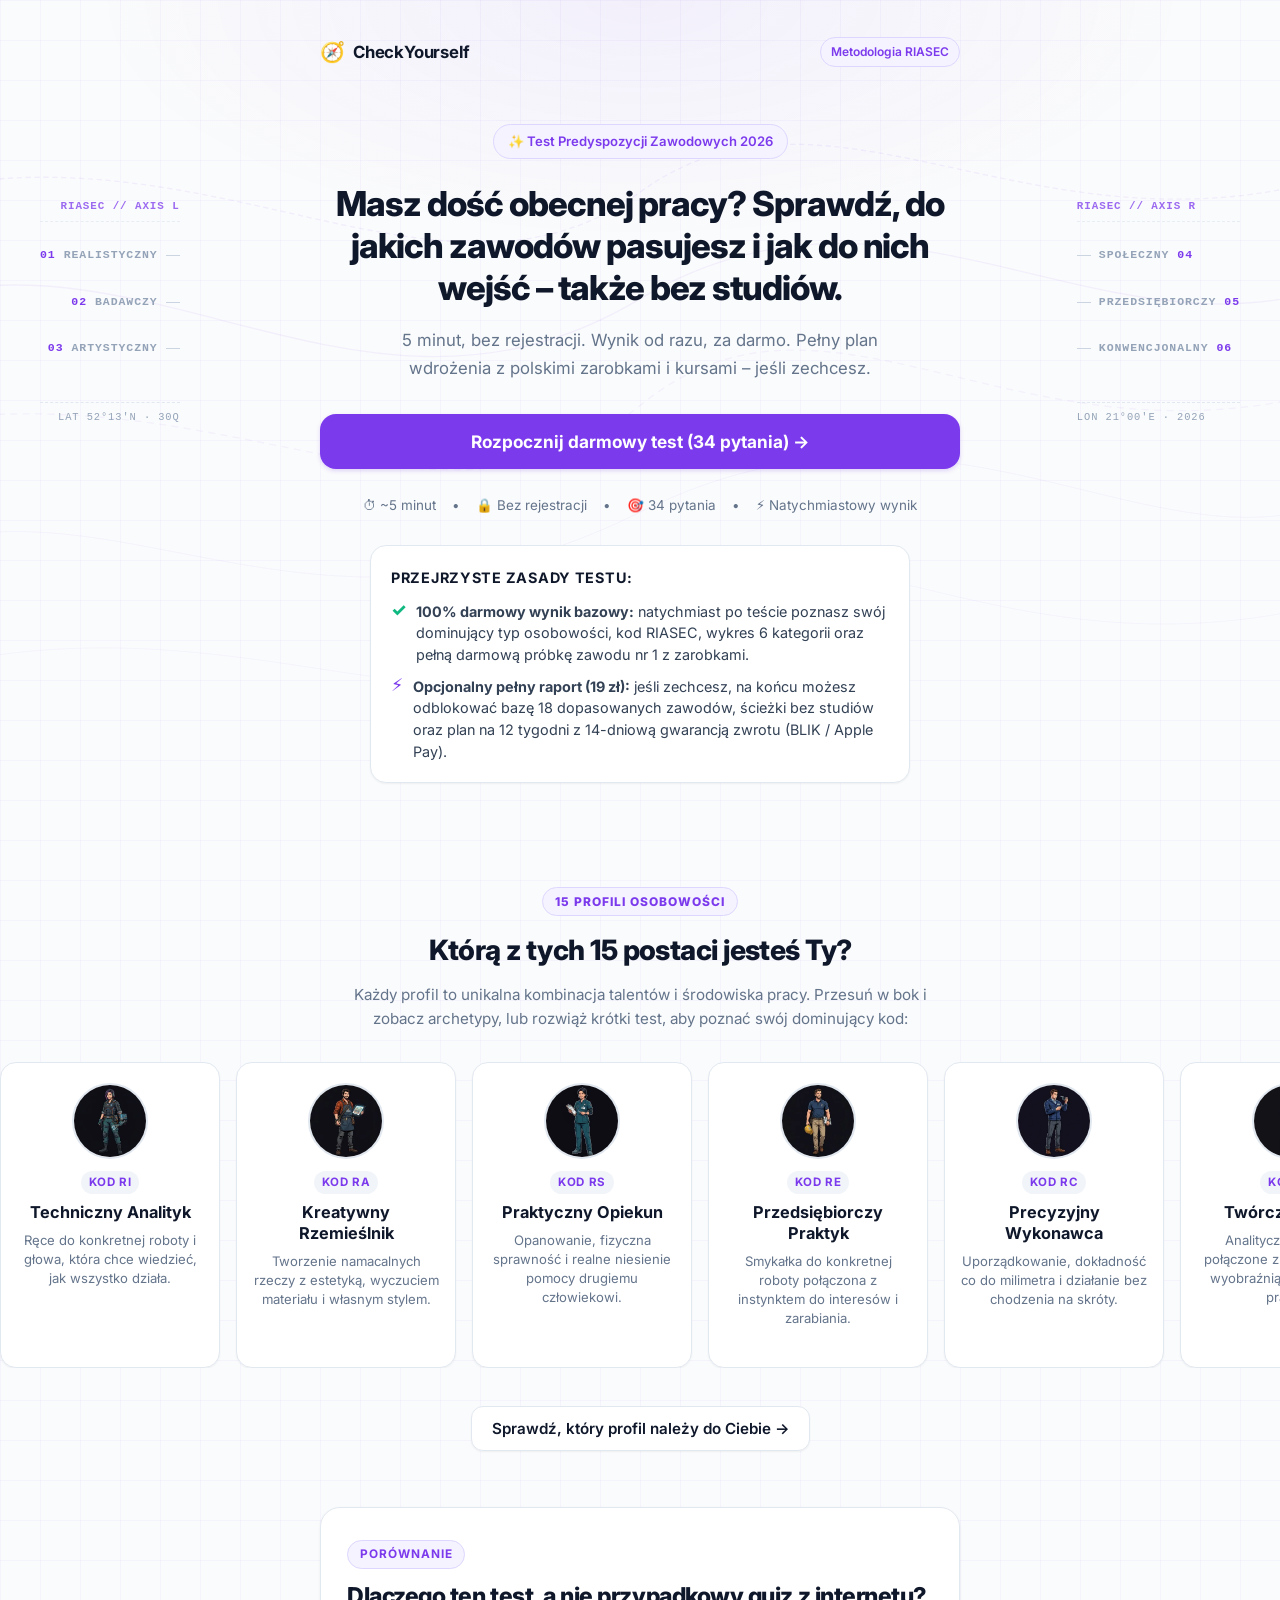
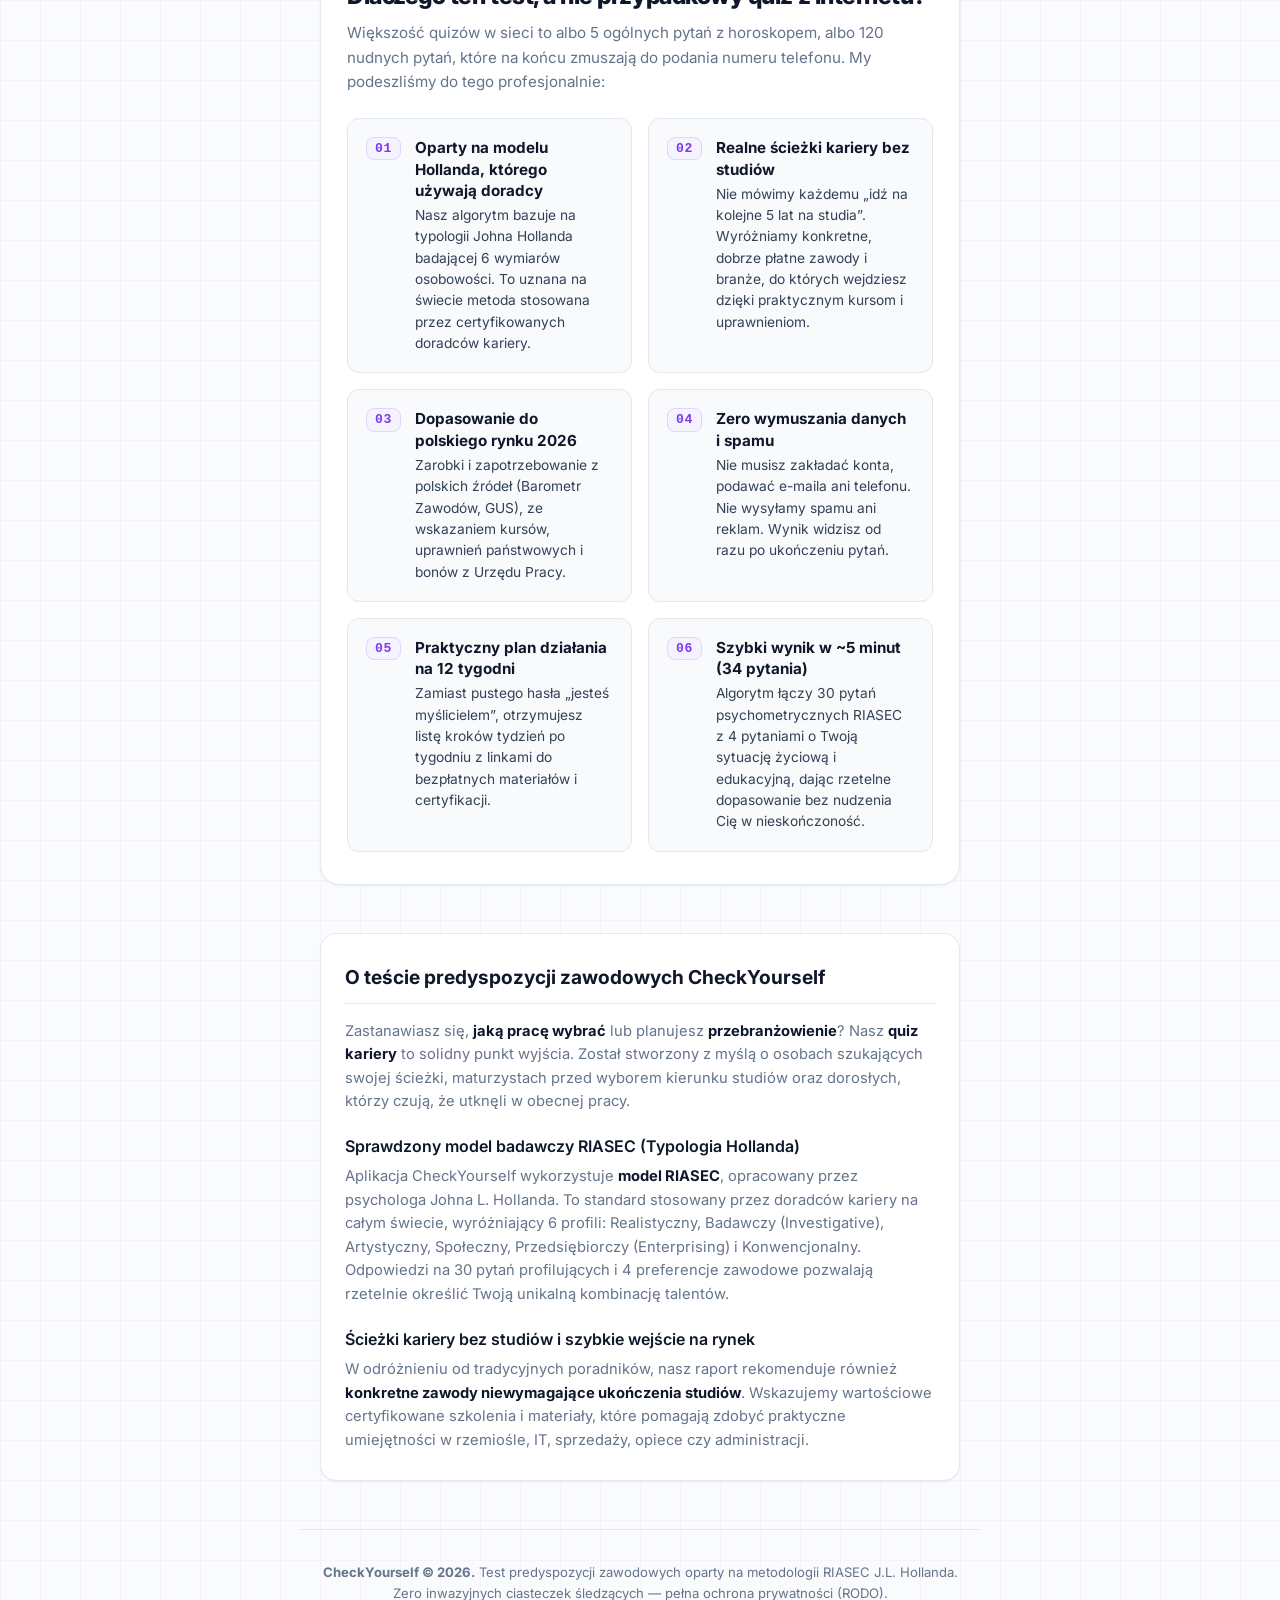
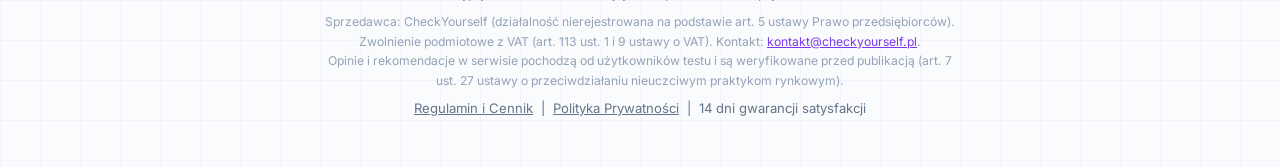
==== commit 5e9cc5ec: "feat(ux-security): complete Blok 4 (Ś1-Ś3, N) quality, UX, and security hardening - Ś1: Quiz version" ====
--- a/index.html
+++ b/index.html
@@ -6,7 +6,7 @@
     <title>CheckYourself - Odkryj swój profil zawodowy i pasujące zawody</title>
     <meta
       name="description"
-      content="Darmowy test predyspozycji zawodowych oparty na modelu RIASEC. 30 pytań, ~5 minut, bez rejestracji. Sprawdź, do jakich zawodów pasujesz i jak do nich wejść – także bez studiów."
+      content="Darmowy test predyspozycji zawodowych oparty na modelu RIASEC. 34 pytania, ~5 minut, bez rejestracji. Sprawdź, do jakich zawodów pasujesz i jak do nich wejść – także bez studiów."
     />
 
     <!-- SEO / Canonical -->
@@ -16,7 +16,7 @@
     <meta property="og:title" content="CheckYourself - Odkryj swój profil zawodowy" />
     <meta
       property="og:description"
-      content="Darmowy test 30 pytań oparty na modelu RIASEC. Poznaj zawody, w których nie będziesz się męczyć - bez rejestracji, w 5 minut."
+      content="Darmowy test 34 pytań oparty na modelu RIASEC. Poznaj zawody, w których nie będziesz się męczyć - bez rejestracji, w 5 minut."
     />
     <meta property="og:type" content="website" />
     <meta property="og:url" content="https://checkyourself.pl/" />
@@ -28,7 +28,7 @@
     <meta name="twitter:title" content="CheckYourself - Test Predyspozycji Zawodowych" />
     <meta
       name="twitter:description"
-      content="Darmowy test 30 pytań oparty na modelu RIASEC. Odkryj zawody dopasowane do Twojej osobowości z polskimi zarobkami."
+      content="Darmowy test 34 pytań oparty na modelu RIASEC. Odkryj zawody dopasowane do Twojej osobowości z polskimi zarobkami."
     />
 
     <!-- Structured Data: FAQ Schema + Application Schema (JSON-LD) -->
@@ -81,7 +81,9 @@
       }
     </script>
 
-    <!-- Favicon -->
+    <!-- Favicon & App Icons -->
+    <link rel="icon" type="image/x-icon" href="favicon.ico" />
+    <link rel="apple-touch-icon" sizes="180x180" href="apple-touch-icon.png" />
     <link
       rel="icon"
       href="data:image/svg+xml,<svg xmlns='http://www.w3.org/2000/svg' viewBox='0 0 100 100'><text y='.9em' font-size='90'>🧭</text></svg>"
@@ -338,7 +340,7 @@
               <div class="comp-num">06</div>
               <div class="comp-body">
                 <h3>Szybki wynik w ~5 minut (34 pytania)</h3>
-                <p>Algorytm łączy 30 pytań psychometrycznych RIASEC z 4 pytaniami o Twoją sytuację życiową i edukacyjną, dając precyzyjne dopasowanie bez nudzenia Cię w nieskończoność.</p>
+                <p>Algorytm łączy 30 pytań psychometrycznych RIASEC z 4 pytaniami o Twoją sytuację życiową i edukacyjną, dając rzetelne dopasowanie bez nudzenia Cię w nieskończoność.</p>
               </div>
             </div>
           </div>
@@ -367,7 +369,7 @@
               wyróżniający 6 profili: Realistyczny, Badawczy
               (Investigative), Artystyczny, Społeczny, Przedsiębiorczy
               (Enterprising) i Konwencjonalny. Odpowiedzi na 30 pytań profilujących i 4 preferencje zawodowe pozwalają
-              precyzyjnie określić Twoją unikalną kombinację talentów.
+              rzetelnie określić Twoją unikalną kombinację talentów.
             </p>
           </section>
           <section>
@@ -387,7 +389,7 @@
         <div class="quiz">
           <div class="progress">
             <div class="progress-header">
-              <span id="progress-text" class="progress-label" aria-live="polite">Pytanie 1 z 30</span>
+              <span id="progress-text" class="progress-label" aria-live="polite">Pytanie 1 z 34</span>
               <span id="progress-percent" class="progress-percentage">3%</span>
             </div>
             <div class="progress-track">
@@ -408,7 +410,7 @@
           </div>
 
           <button id="back-btn" class="btn btn-ghost hidden">← Poprzednie pytanie</button>
-          <p class="kbd-hint">
+          <p class="kbd-hint" id="kbd-hint">
             Możesz też używać klawiszy numerycznych <kbd>1</kbd>–<kbd>5</kbd>, a klawisz <kbd>←</kbd> cofa pytanie.
           </p>
         </div>
--- a/css/style.css
+++ b/css/style.css
@@ -285,6 +285,14 @@
   font-weight: 800;
   color: var(--text-main);
   margin: 0 0 18px;
+}
+
+@media (max-width: 480px) {
+  .landing h1 {
+    font-size: 1.55rem;
+    line-height: 1.25;
+    margin-bottom: 12px;
+  }
 }
 
 .landing .lead {
@@ -1429,6 +1437,20 @@
   pointer-events: auto;
 }
 
+/* Ograniczenie sticky bar ściśle do urządzeń mobilnych (na desktopie CTA jest w treści) */
+@media (min-width: 641px) {
+  .sticky-purchase-bar {
+    display: none !important;
+  }
+}
+
+/* Bezpieczny odstęp na dole strony mobilnej, zapobiega zasłanianiu linków w stopce */
+@media (max-width: 640px) {
+  body.has-sticky-bar {
+    padding-bottom: 76px;
+  }
+}
+
 .sticky-bar-inner {
   max-width: 680px;
   margin: 0 auto;
